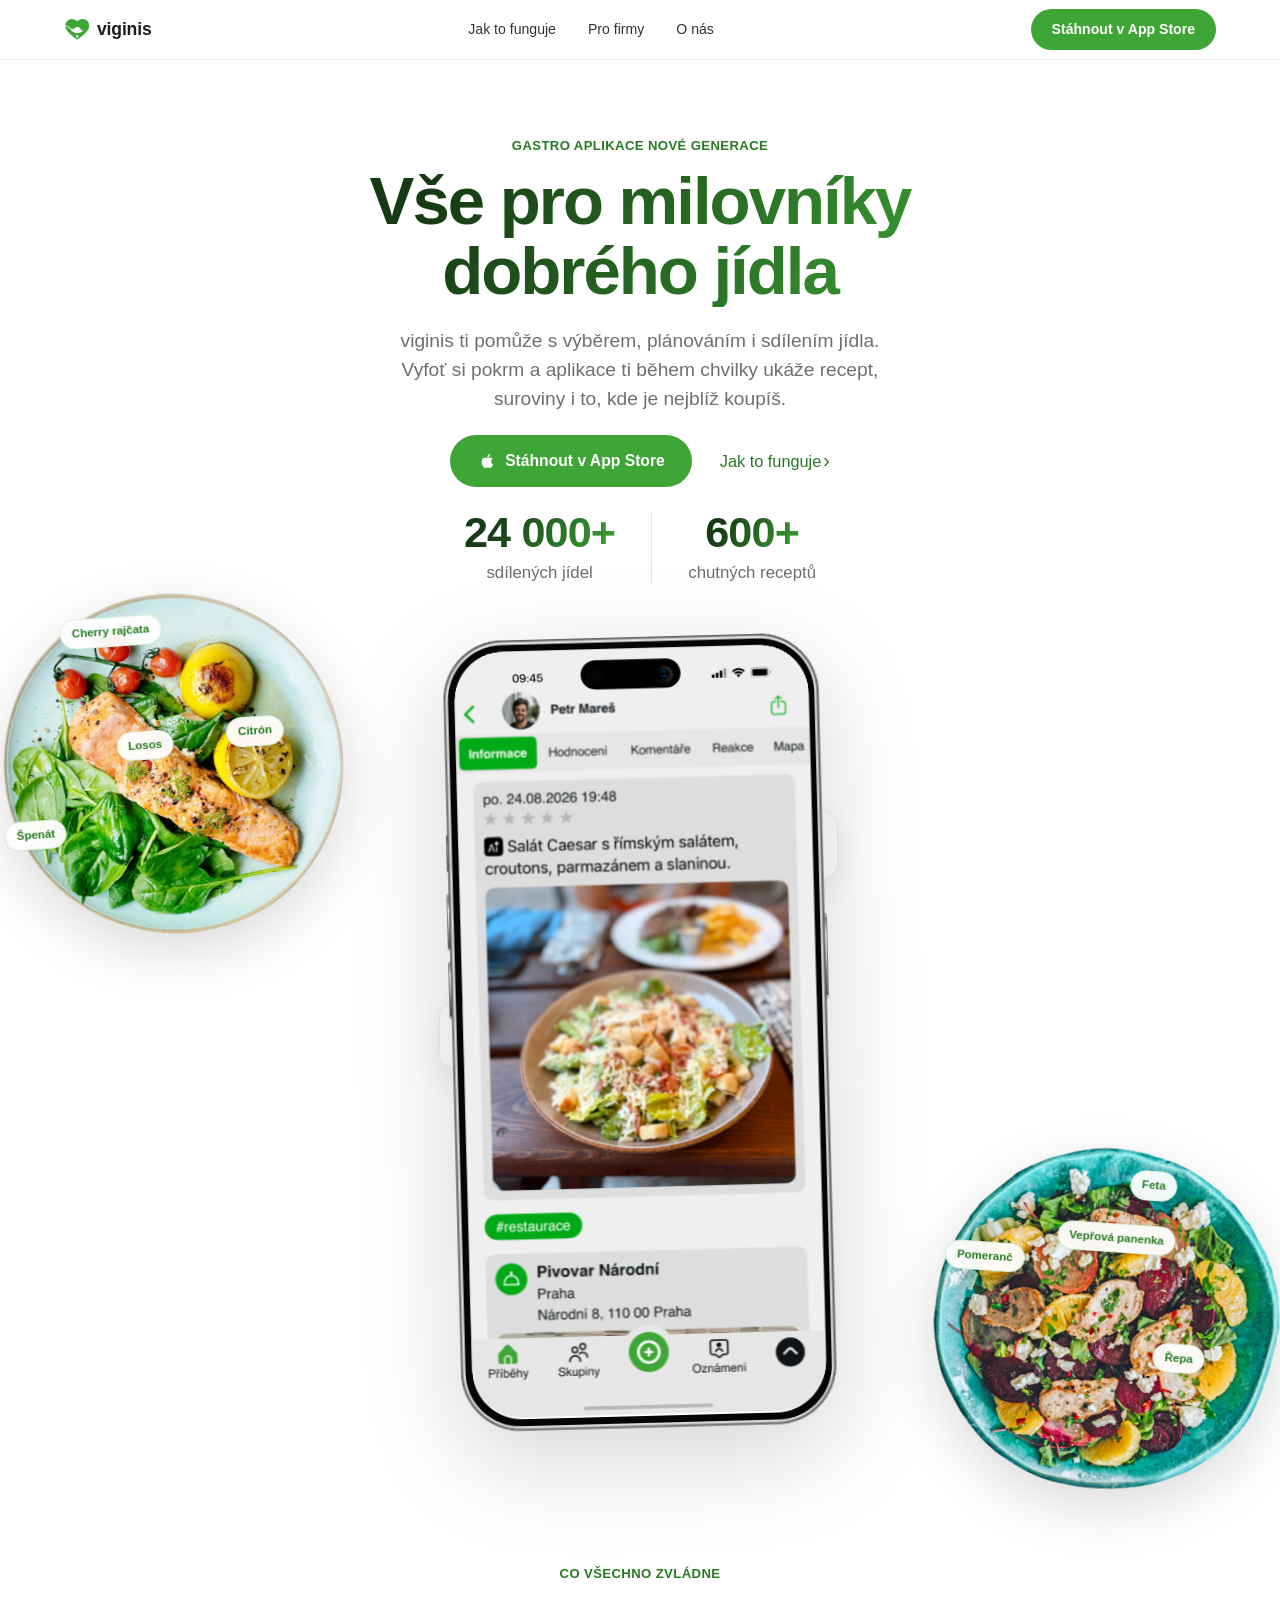
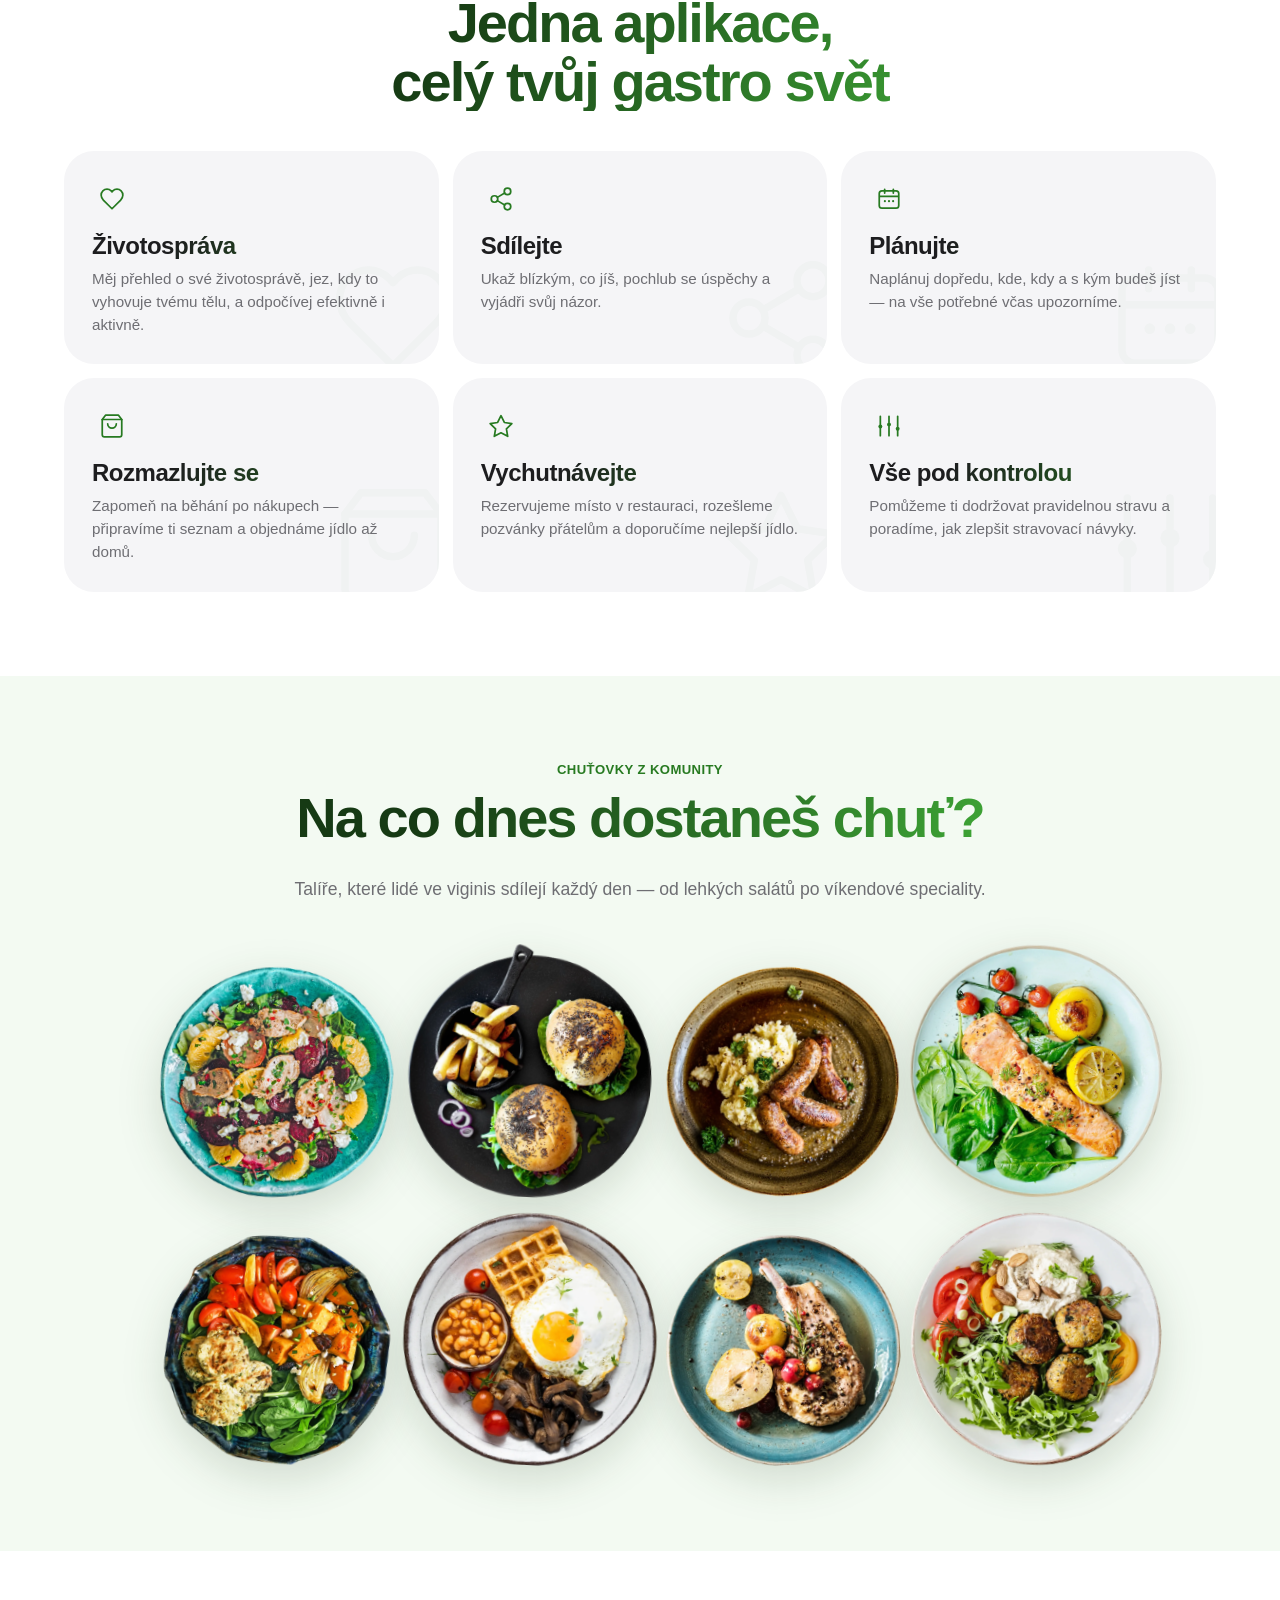
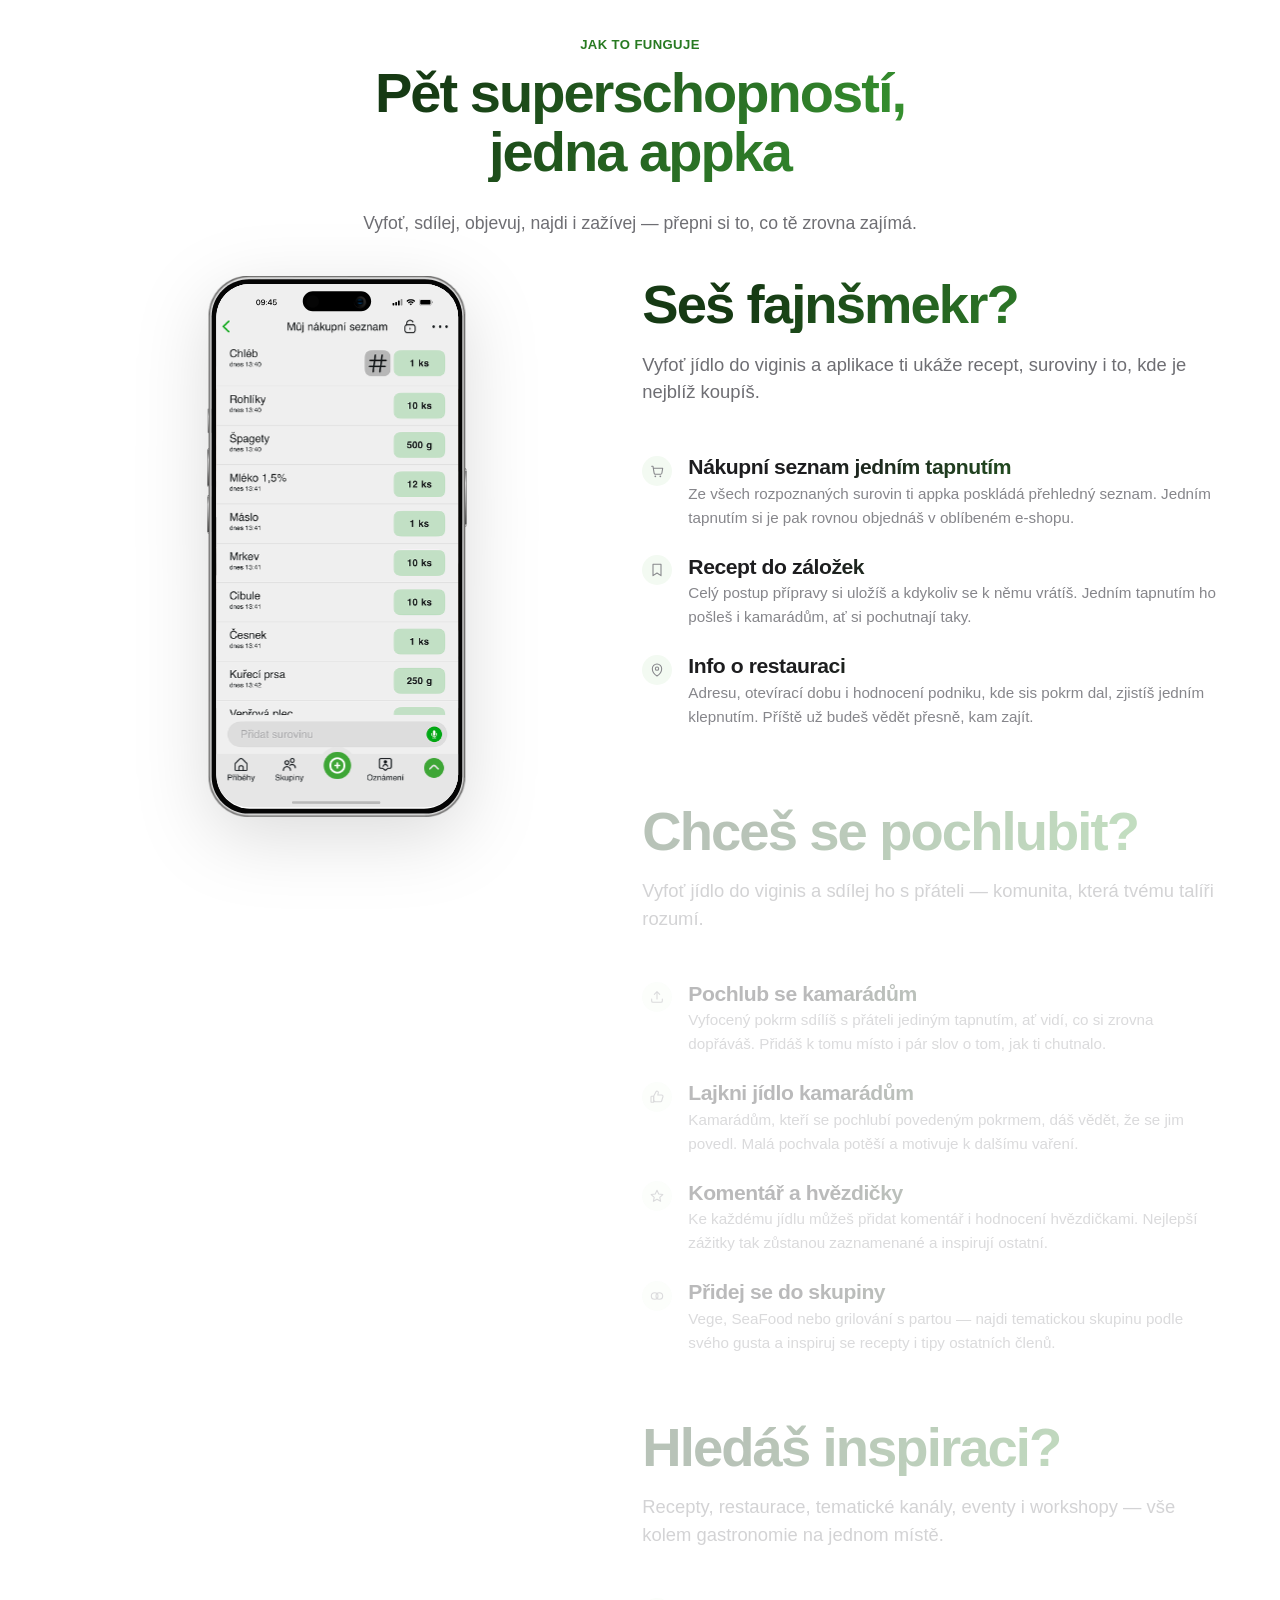
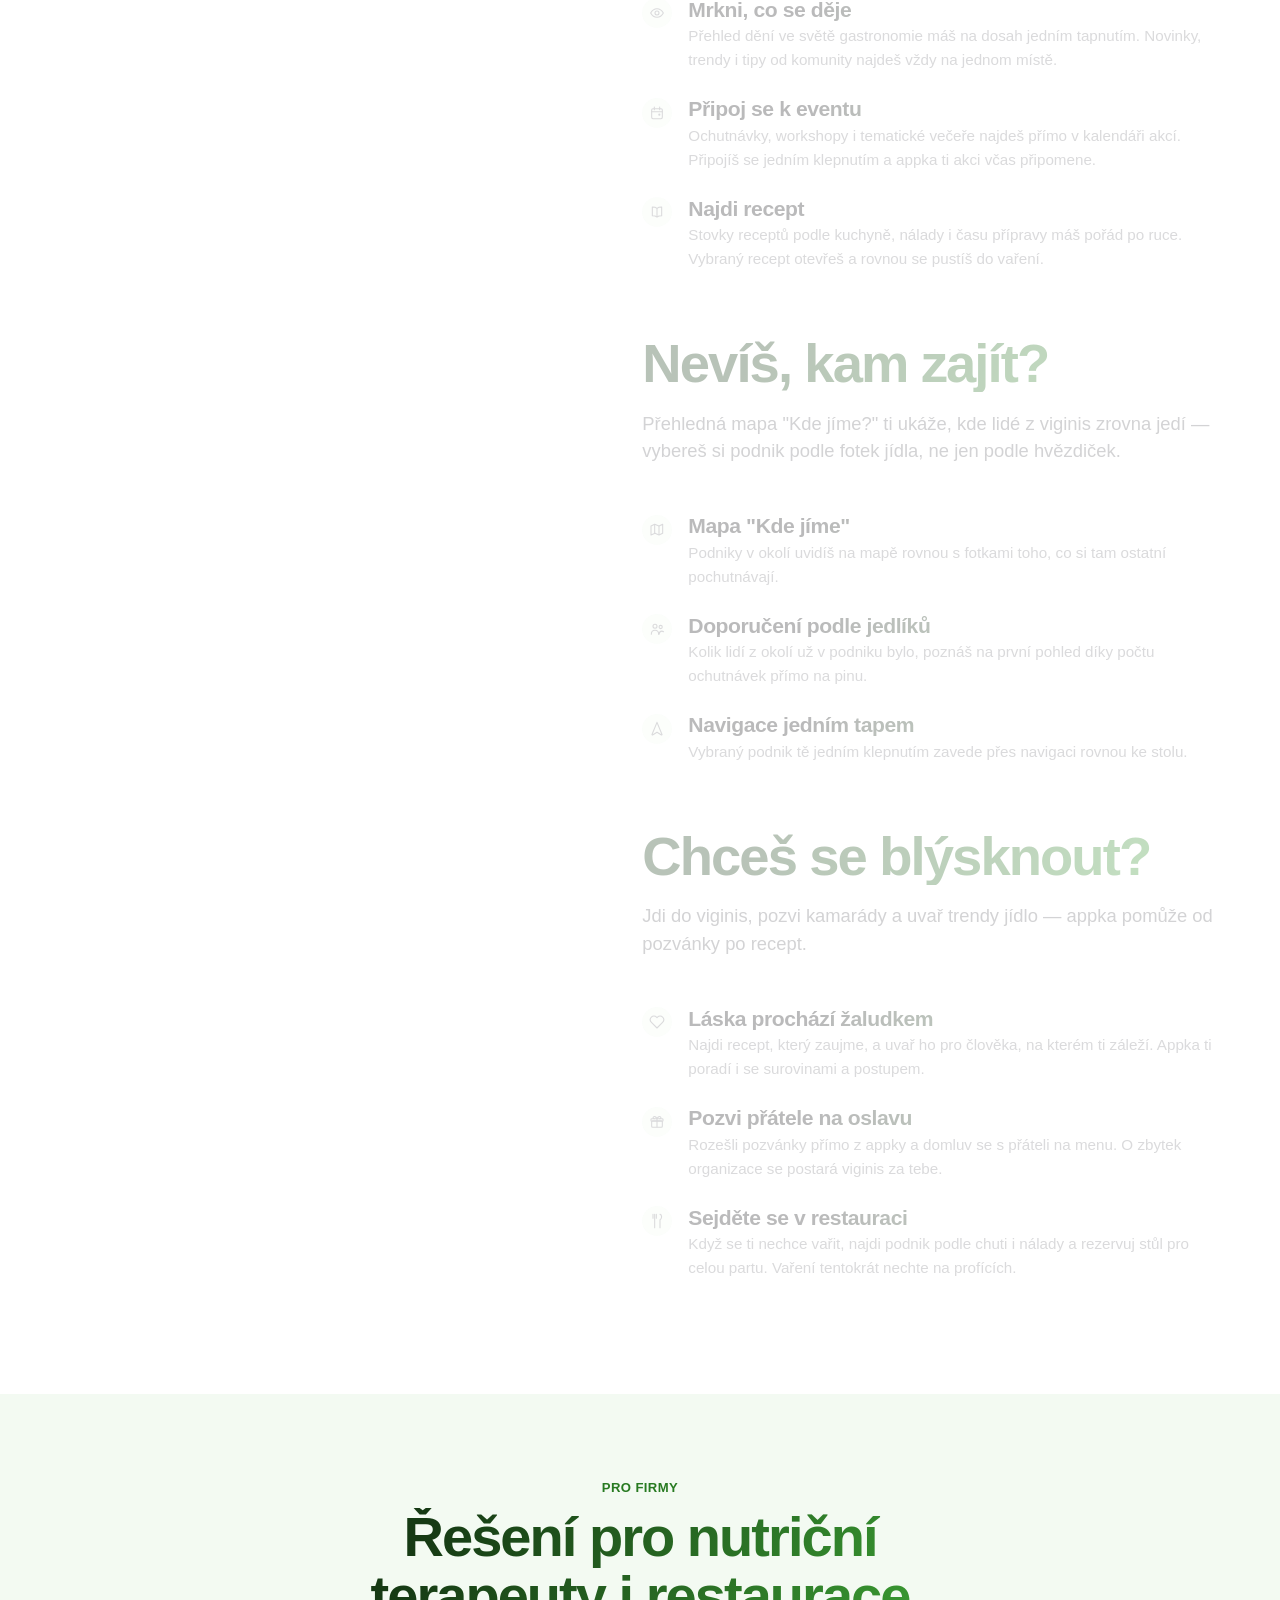
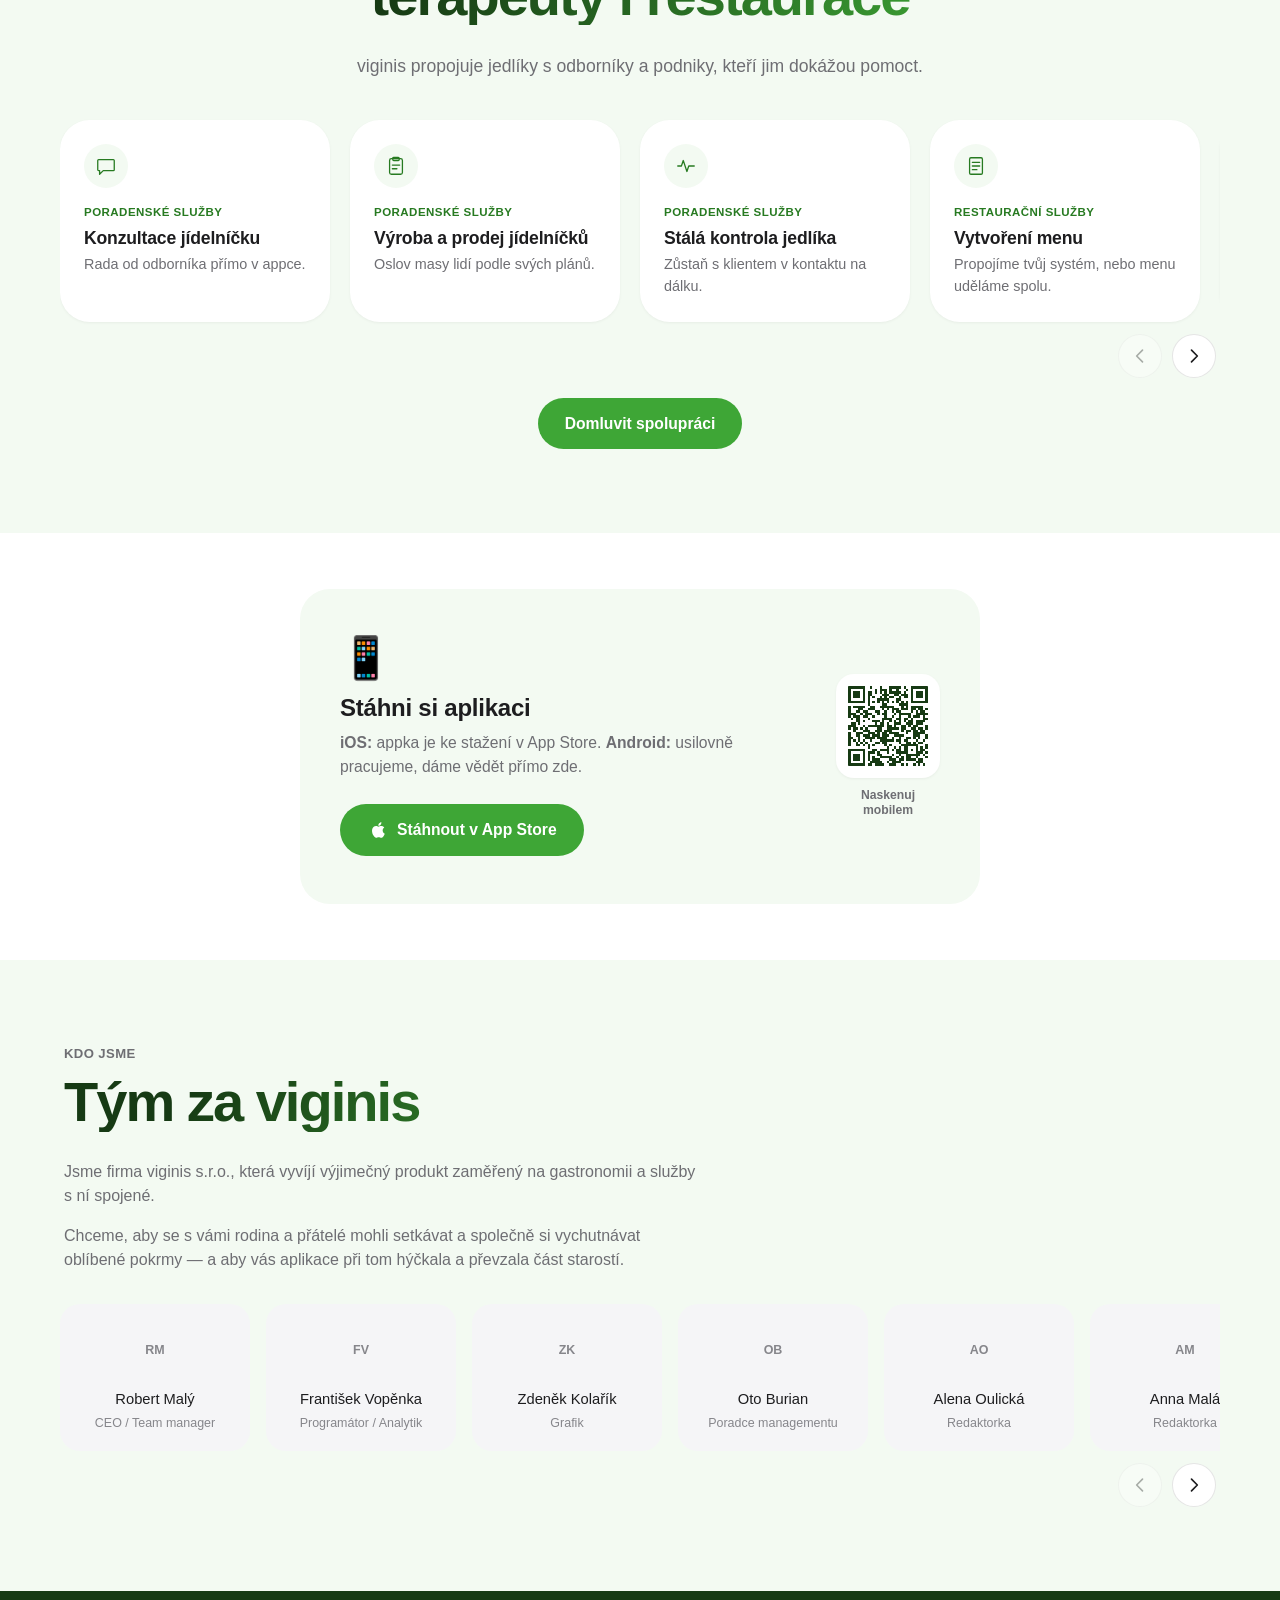
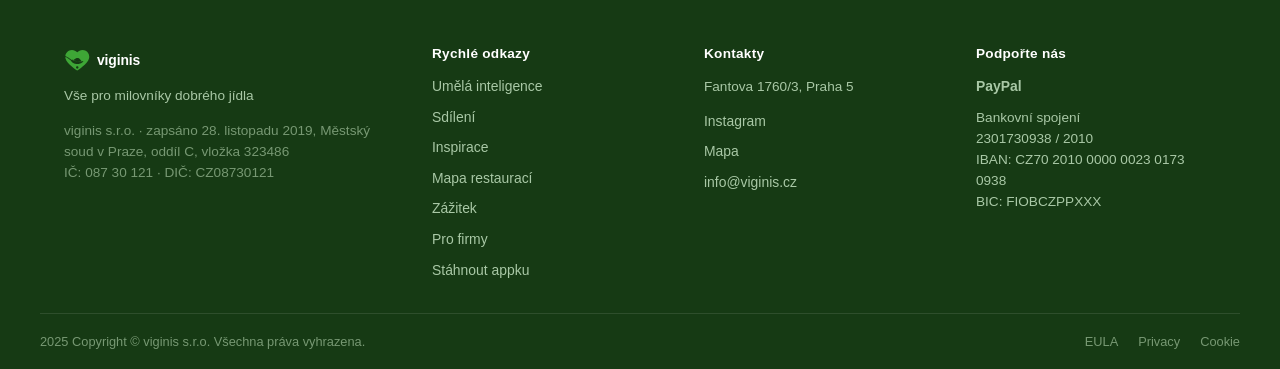
==== index.html @ fb10e87d "Extend hover icon animations to the "Pro firmy" B2B carousel Applied the same per-icon-meaning hover" ====
<!DOCTYPE html>
<html lang="cs">
<head>
<meta charset="UTF-8">
<meta name="viewport" content="width=device-width, initial-scale=1.0">
<title>viginis — Vše pro milovníky dobrého jídla</title>
<meta name="description" content="viginis je aplikace pro gastronomii: rozpoznání jídla pomocí AI, sdílení, plánování, objednávky a zážitky s přáteli.">

<meta property="og:type" content="website">
<meta property="og:url" content="https://zdkdsgn.github.io/viginis-web/">
<meta property="og:site_name" content="viginis">
<meta property="og:title" content="viginis — Vše pro milovníky dobrého jídla">
<meta property="og:description" content="viginis je aplikace pro gastronomii: rozpoznání jídla pomocí AI, sdílení, plánování, objednávky a zážitky s přáteli.">
<meta property="og:image" content="https://zdkdsgn.github.io/viginis-web/assets/img/og-image.jpg">
<meta property="og:image:width" content="1200">
<meta property="og:image:height" content="630">
<meta property="og:locale" content="cs_CZ">
<meta name="twitter:card" content="summary_large_image">
<meta name="twitter:title" content="viginis — Vše pro milovníky dobrého jídla">
<meta name="twitter:description" content="viginis je aplikace pro gastronomii: rozpoznání jídla pomocí AI, sdílení, plánování, objednávky a zážitky s přáteli.">
<meta name="twitter:image" content="https://zdkdsgn.github.io/viginis-web/assets/img/og-image.jpg">

<link rel="icon" type="image/svg+xml" href="assets/img/logo-icon.svg">
<link rel="apple-touch-icon" href="assets/img/apple-touch-icon.png">
<meta name="theme-color" content="#3EA636">
<link rel="stylesheet" href="assets/css/style.css?v=50">
</head>
<body>

<div class="cursor-glow" id="cursorGlow" aria-hidden="true"></div>

<!-- ================= HEADER ================= -->
<header class="site-header" id="top">
  <div class="container header-inner">
    <a href="#top" class="brand">
      <span class="brand-mark" aria-hidden="true">
        <img src="assets/img/logo-icon.svg" width="30" height="30" alt="">
      </span>
      <span class="brand-word">viginis</span>
    </a>

    <nav class="main-nav" id="mainNav" aria-label="Hlavní navigace">
      <ul>
        <li><a href="#jak-to-funguje">Jak to funguje</a></li>
        <li><a href="#b2b">Pro firmy</a></li>
        <li><a href="#o-nas">O nás</a></li>
      </ul>
    </nav>

    <div class="header-actions">
      <a href="https://apps.apple.com/cz/app/viginis/id1537165509" target="_blank" rel="noopener" class="btn btn-primary btn-sm">Stáhnout v App Store</a>
      <button class="nav-toggle" id="navToggle" aria-label="Otevřít menu" aria-expanded="false" aria-controls="mainNav">
        <span></span><span></span><span></span>
      </button>
    </div>
  </div>
</header>

<main>

  <!-- ================= HERO ================= -->
  <section class="hero">
    <div class="container hero-grid">
      <div class="hero-copy reveal">
        <p class="eyebrow">Gastro aplikace nové generace</p>
        <h1>Vše pro milovníky dobrého jídla</h1>
        <p class="hero-lead">
          viginis ti pomůže s výběrem, plánováním i sdílením jídla. Vyfoť si pokrm a aplikace ti
          během chvilky ukáže recept, suroviny i to, kde je nejblíž koupíš.
        </p>
        <div class="hero-cta">
          <a href="https://apps.apple.com/cz/app/viginis/id1537165509" target="_blank" rel="noopener" class="btn btn-primary btn-store">
            <svg width="20" height="20" viewBox="0 0 24 24" fill="currentColor"><path d="M17.05 12.5c-.02-2.1 1.72-3.1 1.8-3.16-1-1.44-2.54-1.64-3.09-1.66-1.32-.14-2.57.77-3.24.77-.67 0-1.7-.75-2.8-.73-1.44.02-2.77.84-3.5 2.12-1.5 2.6-.38 6.44 1.07 8.55.71 1.03 1.56 2.19 2.68 2.15 1.08-.04 1.49-.7 2.79-.7 1.3 0 1.67.7 2.8.68 1.16-.02 1.9-1.05 2.6-2.09.82-1.2 1.16-2.36 1.18-2.42-.03-.01-2.26-.87-2.28-3.46zM14.9 6.2c.59-.71.98-1.7.87-2.7-.84.04-1.87.56-2.48 1.27-.55.62-1.02 1.63-.89 2.6.94.07 1.9-.48 2.5-1.17z"/></svg>
            Stáhnout v App Store
          </a>
          <a href="#jak-to-funguje" class="btn-link">
            Jak to funguje
            <span class="chevron" aria-hidden="true">›</span>
          </a>
        </div>
        <div class="hero-stats">
          <div class="hero-stat"><strong class="stat-count" data-count-to="24000">24 000+</strong><span>sdílených jídel</span></div>
          <div class="hero-stat"><strong class="stat-count" data-count-to="600">600+</strong><span>chutných receptů</span></div>
        </div>
      </div>

      <div class="hero-visual reveal" aria-hidden="true">
        <div class="hero-food hero-food--tl ai-tag-visual">
          <img src="assets/img/jidlo_4.webp" alt="Losos se špenátem, cherry rajčaty a citrónem">
          <span class="ai-scan-line" aria-hidden="true"></span>
          <span class="ai-tag" style="top:6%; left:20%;">Cherry rajčata</span>
          <span class="ai-tag" style="top:40%; left:34%;">Losos</span>
          <span class="ai-tag" style="top:64%; left:0%;">Špenát</span>
          <span class="ai-tag" style="top:38%; left:66%;">Citrón</span>
        </div>
        <div class="hero-phone-wrap">
          <img class="phone-shot phone-shot--hero" src="assets/img/screen-ai.svg?v=1" alt="Ukázka obrazovky aplikace viginis se sdíleným jídelníčkem a AI rozpoznáním jídla">
          <div class="float-card float-card--top">
            <span class="float-icon">⭐</span>
            <div><strong>4.9</strong><small>hodnocení jídelníčků</small></div>
          </div>
          <div class="float-card float-card--bottom">
            <img class="float-thumb" src="assets/img/screen-mapa.svg?v=1" alt="">
            <div><strong>Restaurace</strong><small>nejblíž tobě</small></div>
          </div>
          <div class="float-card float-card--left">
            <span class="float-icon">🛒</span>
            <div><strong>Nákup hotov</strong><small>jedním tapnutím</small></div>
          </div>
          <div class="float-card float-card--right">
            <span class="float-icon">❤️</span>
            <div><strong>12k+</strong><small>aktivních jedlíků</small></div>
          </div>
        </div>
        <div class="hero-food hero-food--br ai-tag-visual">
          <img src="assets/img/jidlo_1.webp" alt="Salát s pečenou řepou, pomerančem, vepřovou panenkou a fetou">
          <span class="ai-scan-line" aria-hidden="true"></span>
          <span class="ai-tag" style="top:6%; left:54%;">Feta</span>
          <span class="ai-tag" style="top:22%; left:34%;">Vepřová panenka</span>
          <span class="ai-tag" style="top:30%; left:2%;">Pomeranč</span>
          <span class="ai-tag" style="top:56%; left:64%;">Řepa</span>
        </div>
      </div>
    </div>
  </section>

  <!-- ================= FEATURE BENTO ================= -->
  <section class="section features-bento">
    <div class="container">
      <div class="section-head reveal">
        <p class="eyebrow">Co všechno zvládne</p>
        <h2>Jedna aplikace, celý tvůj gastro svět</h2>
      </div>

      <div class="bento-grid">
        <article class="bento-card reveal">
          <span class="bento-bg-icon" aria-hidden="true">
            <svg viewBox="0 0 24 24" fill="none"><path d="M20.42 4.58a5.4 5.4 0 0 0-7.65 0L12 5.36l-.77-.78a5.4 5.4 0 0 0-7.65 0C1.46 6.7 1.33 10.28 4 13l8 8 8-8c2.67-2.72 2.54-6.3.42-8.42z" stroke="currentColor" stroke-width="1.4" stroke-linejoin="round"/></svg>
          </span>
          <span class="icon-badge">
            <svg width="26" height="26" viewBox="0 0 24 24" fill="none"><path d="M20.42 4.58a5.4 5.4 0 0 0-7.65 0L12 5.36l-.77-.78a5.4 5.4 0 0 0-7.65 0C1.46 6.7 1.33 10.28 4 13l8 8 8-8c2.67-2.72 2.54-6.3.42-8.42z" stroke="currentColor" stroke-width="1.6" stroke-linejoin="round"/></svg>
          </span>
          <h3>Životospráva</h3>
          <p>Měj přehled o své životosprávě, jez, kdy to vyhovuje tvému tělu, a odpočívej efektivně i aktivně.</p>
        </article>

        <article class="bento-card reveal">
          <span class="bento-bg-icon" aria-hidden="true">
            <svg viewBox="0 0 24 24" fill="none"><circle cx="18" cy="5" r="3" stroke="currentColor" stroke-width="1.4"/><circle cx="6" cy="12" r="3" stroke="currentColor" stroke-width="1.4"/><circle cx="18" cy="19" r="3" stroke="currentColor" stroke-width="1.4"/><path d="M8.6 13.5l6.8 4M15.4 6.5l-6.8 4" stroke="currentColor" stroke-width="1.4" stroke-linecap="round"/></svg>
          </span>
          <span class="icon-badge">
            <svg width="24" height="24" viewBox="0 0 24 24" fill="none"><circle cx="18" cy="5" r="3" stroke="currentColor" stroke-width="1.6"/><circle cx="6" cy="12" r="3" stroke="currentColor" stroke-width="1.6"/><circle cx="18" cy="19" r="3" stroke="currentColor" stroke-width="1.6"/><path d="M8.6 13.5l6.8 4M15.4 6.5l-6.8 4" stroke="currentColor" stroke-width="1.6" stroke-linecap="round"/></svg>
          </span>
          <h3>Sdílejte</h3>
          <p>Ukaž blízkým, co jíš, pochlub se úspěchy a vyjádři svůj názor.</p>
        </article>

        <article class="bento-card reveal">
          <span class="bento-bg-icon" aria-hidden="true">
            <svg viewBox="0 0 24 24" fill="none"><rect x="3" y="4.5" width="18" height="16" rx="2.5" stroke="currentColor" stroke-width="1.4"/><path d="M8 3v3.5M16 3v3.5M3.5 9.5h17" stroke="currentColor" stroke-width="1.4" stroke-linecap="round"/><circle cx="8.2" cy="14" r="1" fill="currentColor"/><circle cx="12" cy="14" r="1" fill="currentColor"/><circle cx="15.8" cy="14" r="1" fill="currentColor"/></svg>
          </span>
          <span class="icon-badge">
            <svg width="24" height="24" viewBox="0 0 24 24" fill="none"><rect x="3" y="4.5" width="18" height="16" rx="2.5" stroke="currentColor" stroke-width="1.6"/><path d="M8 3v3.5M16 3v3.5M3.5 9.5h17" stroke="currentColor" stroke-width="1.6" stroke-linecap="round"/><circle cx="8.2" cy="14" r="1" fill="currentColor"/><circle cx="12" cy="14" r="1" fill="currentColor"/><circle cx="15.8" cy="14" r="1" fill="currentColor"/></svg>
          </span>
          <h3>Plánujte</h3>
          <p>Naplánuj dopředu, kde, kdy a s kým budeš jíst — na vše potřebné včas upozorníme.</p>
        </article>

        <article class="bento-card reveal">
          <span class="bento-bg-icon" aria-hidden="true">
            <svg viewBox="0 0 24 24" fill="none"><path d="M6 2 3 6v14a2 2 0 0 0 2 2h14a2 2 0 0 0 2-2V6l-3-4z" stroke="currentColor" stroke-width="1.4" stroke-linejoin="round"/><path d="M3 6h18M16 10a4 4 0 0 1-8 0" stroke="currentColor" stroke-width="1.4" stroke-linecap="round"/></svg>
          </span>
          <span class="icon-badge">
            <svg width="24" height="24" viewBox="0 0 24 24" fill="none"><path d="M6 2 3 6v14a2 2 0 0 0 2 2h14a2 2 0 0 0 2-2V6l-3-4z" stroke="currentColor" stroke-width="1.6" stroke-linejoin="round"/><path d="M3 6h18M16 10a4 4 0 0 1-8 0" stroke="currentColor" stroke-width="1.6" stroke-linecap="round"/></svg>
          </span>
          <h3>Rozmazlujte se</h3>
          <p>Zapomeň na běhání po nákupech — připravíme ti seznam a objednáme jídlo až domů.</p>
        </article>

        <article class="bento-card reveal">
          <span class="bento-bg-icon" aria-hidden="true">
            <svg viewBox="0 0 24 24" fill="none"><path d="M12 2.5l3.09 6.26L22 9.77l-5 4.87 1.18 6.86L12 18.27l-6.18 3.23L7 14.64 2 9.77l6.91-1.01L12 2.5z" stroke="currentColor" stroke-width="1.4" stroke-linejoin="round"/></svg>
          </span>
          <span class="icon-badge">
            <svg width="24" height="24" viewBox="0 0 24 24" fill="none"><path d="M12 2.5l3.09 6.26L22 9.77l-5 4.87 1.18 6.86L12 18.27l-6.18 3.23L7 14.64 2 9.77l6.91-1.01L12 2.5z" stroke="currentColor" stroke-width="1.6" stroke-linejoin="round"/></svg>
          </span>
          <h3>Vychutnávejte</h3>
          <p>Rezervujeme místo v restauraci, rozešleme pozvánky přátelům a doporučíme nejlepší jídlo.</p>
        </article>

        <article class="bento-card reveal">
          <span class="bento-bg-icon" aria-hidden="true">
            <svg viewBox="0 0 24 24" fill="none"><path d="M4 21v-7M4 10.5V3M12 21v-9M12 8.5V3M20 21v-5M20 12.5V3" stroke="currentColor" stroke-width="1.4" stroke-linecap="round"/><circle cx="4" cy="12.5" r="1.8" fill="currentColor"/><circle cx="12" cy="10.5" r="1.8" fill="currentColor"/><circle cx="20" cy="14.5" r="1.8" fill="currentColor"/></svg>
          </span>
          <span class="icon-badge">
            <svg width="24" height="24" viewBox="0 0 24 24" fill="none"><path d="M4 21v-7M4 10.5V3M12 21v-9M12 8.5V3M20 21v-5M20 12.5V3" stroke="currentColor" stroke-width="1.6" stroke-linecap="round"/><circle cx="4" cy="12.5" r="1.8" fill="currentColor"/><circle cx="12" cy="10.5" r="1.8" fill="currentColor"/><circle cx="20" cy="14.5" r="1.8" fill="currentColor"/></svg>
          </span>
          <h3>Vše pod kontrolou</h3>
          <p>Pomůžeme ti dodržovat pravidelnou stravu a poradíme, jak zlepšit stravovací návyky.</p>
        </article>
      </div>
    </div>
  </section>

  <!-- ================= GALERIE CHUTÍ ================= -->
  <section class="section food-gallery-section alt-bg">
    <div class="container">
      <div class="section-head reveal">
        <p class="eyebrow">Chuťovky z komunity</p>
        <h2>Na co dnes dostaneš chuť?</h2>
        <p class="section-lead">Talíře, které lidé ve viginis sdílejí každý den — od lehkých salátů po víkendové speciality.</p>
      </div>

      <div class="food-gallery reveal">
        <figure class="food-item"><img src="assets/img/jidlo_1.webp" alt="Salát s vepřovou panenkou, řepou a pomerančem" loading="lazy"></figure>
        <figure class="food-item"><img src="assets/img/jidlo_2.webp" alt="Burger s hranolky a nakládanou zeleninou" loading="lazy"></figure>
        <figure class="food-item"><img src="assets/img/jidlo_3.webp" alt="Klobásy s bramborovou kaší" loading="lazy"></figure>
        <figure class="food-item"><img src="assets/img/jidlo_4.webp" alt="Pečený losos se špenátem a citronem" loading="lazy"></figure>
        <figure class="food-item"><img src="assets/img/jidlo_6.webp" alt="Salát s rajčaty, fenyklem a dýní" loading="lazy"></figure>
        <figure class="food-item"><img src="assets/img/jidlo_7.webp" alt="Vaflové snídaně s vejcem a houbami" loading="lazy"></figure>
        <figure class="food-item"><img src="assets/img/jidlo_8.webp" alt="Pečené kotlety s jablky a brusinkami" loading="lazy"></figure>
        <figure class="food-item"><img src="assets/img/jidlo_9.webp" alt="Quinoa placičky s hummusem a mandlemi" loading="lazy"></figure>
      </div>
    </div>
  </section>

  <!-- ================= JAK TO FUNGUJE (sloučené AI / Sdílení / Inspirace / Zážitek) ================= -->
  <section class="section showcase-section" id="jak-to-funguje">
    <div class="container">
      <div class="section-head reveal">
        <p class="eyebrow">Jak to funguje</p>
        <h2>Pět superschopností, jedna appka</h2>
        <p class="section-lead">Vyfoť, sdílej, objevuj, najdi i zažívej — přepni si to, co tě zrovna zajímá.</p>
      </div>

      <div class="story">
        <div class="story-visual">
          <div class="story-visual-inner">
            <img class="phone-shot story-img is-active" data-story="ai" src="assets/img/screen-nakupni-seznam.svg?v=1" alt="Ukázka obrazovky aplikace s nákupním seznamem surovin rozpoznaných z fotky jídla">
            <img class="phone-shot story-img" data-story="sdileni" src="assets/img/screen-sdileni.svg?v=1" alt="Ukázka obrazovky aplikace se sdílením vyfoceného jídla s přáteli">
            <img class="phone-shot story-img" data-story="inspirace" src="assets/img/screen-inspirace.svg?v=1" alt="Ukázka obrazovky aplikace s inspirací — recepty, eventy a tematické kanály">
            <img class="phone-shot story-img" data-story="mapa" src="assets/img/screen-mapa.svg?v=1" alt="Ukázka obrazovky aplikace s mapou restaurací v okolí">
            <img class="phone-shot story-img" data-story="zazitek" src="assets/img/screen-zazitek.svg?v=1" alt="Ukázka obrazovky aplikace s pozvánkou na společný gastro zážitek">
          </div>
        </div>

        <div class="story-text">
          <div class="story-block is-active" data-story="ai" id="ai">
            <img class="phone-shot story-inline-img" src="assets/img/screen-nakupni-seznam.svg?v=1" alt="Ukázka obrazovky aplikace s nákupním seznamem surovin rozpoznaných z fotky jídla">
            <h3>Seš fajnšmekr?</h3>
            <p class="lead">Vyfoť jídlo do viginis a aplikace ti ukáže recept, suroviny i to, kde je nejblíž koupíš.</p>
            <ul class="feature-list">
              <li>
                <span class="tap-icon"><svg viewBox="0 0 24 24" fill="none"><path d="M4 5h2l1.7 10.2a2 2 0 0 0 2 1.8h7.6a2 2 0 0 0 2-1.6L20.5 8H7" stroke="currentColor" stroke-width="1.6" stroke-linecap="round" stroke-linejoin="round"/><circle cx="9.5" cy="20" r="1.3" fill="currentColor" stroke="none"/><circle cx="17" cy="20" r="1.3" fill="currentColor" stroke="none"/></svg></span>
                <div><strong>Nákupní seznam jedním tapnutím</strong><span>Ze všech rozpoznaných surovin ti appka poskládá přehledný seznam. Jedním tapnutím si je pak rovnou objednáš v oblíbeném e-shopu.</span></div>
              </li>
              <li>
                <span class="tap-icon"><svg viewBox="0 0 24 24" fill="none"><path d="M6 3.5h12v17l-6-4-6 4v-17z" stroke="currentColor" stroke-width="1.6" stroke-linejoin="round"/></svg></span>
                <div><strong>Recept do záložek</strong><span>Celý postup přípravy si uložíš a kdykoliv se k němu vrátíš. Jedním tapnutím ho pošleš i kamarádům, ať si pochutnají taky.</span></div>
              </li>
              <li>
                <span class="tap-icon"><svg viewBox="0 0 24 24" fill="none"><path d="M12 21s-7-4.5-7-11a7 7 0 0 1 14 0c0 6.5-7 11-7 11z" stroke="currentColor" stroke-width="1.6" stroke-linejoin="round"/><circle cx="12" cy="10" r="2.5" stroke="currentColor" stroke-width="1.6"/></svg></span>
                <div><strong>Info o restauraci</strong><span>Adresu, otevírací dobu i hodnocení podniku, kde sis pokrm dal, zjistíš jedním klepnutím. Příště už budeš vědět přesně, kam zajít.</span></div>
              </li>
            </ul>
          </div>

          <div class="story-block" data-story="sdileni" id="sdileni">
            <img class="phone-shot story-inline-img" src="assets/img/screen-sdileni.svg?v=1" alt="Ukázka obrazovky aplikace se sdílením vyfoceného jídla s přáteli">
            <h3>Chceš se pochlubit?</h3>
            <p class="lead">Vyfoť jídlo do viginis a sdílej ho s přáteli — komunita, která tvému talíři rozumí.</p>
            <ul class="feature-list">
              <li>
                <span class="tap-icon"><svg viewBox="0 0 24 24" fill="none"><path d="M12 15V4M12 4l-4 4M12 4l4 4" stroke="currentColor" stroke-width="1.6" stroke-linecap="round" stroke-linejoin="round"/><path d="M4 15v3a2 2 0 0 0 2 2h12a2 2 0 0 0 2-2v-3" stroke="currentColor" stroke-width="1.6" stroke-linecap="round" stroke-linejoin="round"/></svg></span>
                <div><strong>Pochlub se kamarádům</strong><span>Vyfocený pokrm sdílíš s přáteli jediným tapnutím, ať vidí, co si zrovna dopřáváš. Přidáš k tomu místo i pár slov o tom, jak ti chutnalo.</span></div>
              </li>
              <li>
                <span class="tap-icon"><svg viewBox="0 0 24 24" fill="none"><path d="M7 20H4a1 1 0 0 1-1-1v-7a1 1 0 0 1 1-1h3v9z" stroke="currentColor" stroke-width="1.6" stroke-linejoin="round"/><path d="M7 11l3.5-7a2 2 0 0 1 3.6 1.2L13.2 9H19a2 2 0 0 1 1.9 2.6l-1.8 6A2 2 0 0 1 17.2 19H10a3 3 0 0 1-3-3v-5z" stroke="currentColor" stroke-width="1.6" stroke-linejoin="round"/></svg></span>
                <div><strong>Lajkni jídlo kamarádům</strong><span>Kamarádům, kteří se pochlubí povedeným pokrmem, dáš vědět, že se jim povedl. Malá pochvala potěší a motivuje k dalšímu vaření.</span></div>
              </li>
              <li>
                <span class="tap-icon"><svg viewBox="0 0 24 24" fill="none"><path d="M12 3.5l2.6 5.6 6.1.7-4.5 4.2 1.2 6-5.4-3-5.4 3 1.2-6-4.5-4.2 6.1-.7z" stroke="currentColor" stroke-width="1.6" stroke-linejoin="round"/></svg></span>
                <div><strong>Komentář a hvězdičky</strong><span>Ke každému jídlu můžeš přidat komentář i hodnocení hvězdičkami. Nejlepší zážitky tak zůstanou zaznamenané a inspirují ostatní.</span></div>
              </li>
              <li>
                <span class="tap-icon"><svg viewBox="0 0 24 24" fill="none"><circle cx="8.5" cy="12" r="5" stroke="currentColor" stroke-width="1.6"/><circle cx="15.5" cy="12" r="5" stroke="currentColor" stroke-width="1.6"/></svg></span>
                <div><strong>Přidej se do skupiny</strong><span>Vege, SeaFood nebo grilování s partou — najdi tematickou skupinu podle svého gusta a inspiruj se recepty i tipy ostatních členů.</span></div>
              </li>
            </ul>
          </div>

          <div class="story-block" data-story="inspirace" id="inspirace">
            <img class="phone-shot story-inline-img" src="assets/img/screen-inspirace.svg?v=1" alt="Ukázka obrazovky aplikace s inspirací — recepty, eventy a tematické kanály">
            <h3>Hledáš inspiraci?</h3>
            <p class="lead">Recepty, restaurace, tematické kanály, eventy i workshopy — vše kolem gastronomie na jednom místě.</p>
            <ul class="feature-list">
              <li>
                <span class="tap-icon"><svg viewBox="0 0 24 24" fill="none"><path d="M2.5 12S6 5.5 12 5.5 21.5 12 21.5 12 18 18.5 12 18.5 2.5 12 2.5 12z" stroke="currentColor" stroke-width="1.6" stroke-linejoin="round"/><circle cx="12" cy="12" r="3" stroke="currentColor" stroke-width="1.6"/></svg></span>
                <div><strong>Mrkni, co se děje</strong><span>Přehled dění ve světě gastronomie máš na dosah jedním tapnutím. Novinky, trendy i tipy od komunity najdeš vždy na jednom místě.</span></div>
              </li>
              <li>
                <span class="tap-icon"><svg viewBox="0 0 24 24" fill="none"><rect x="4" y="5.5" width="16" height="15" rx="2" stroke="currentColor" stroke-width="1.6"/><path d="M4 10h16M8 3v4M16 3v4" stroke="currentColor" stroke-width="1.6" stroke-linecap="round"/><circle cx="15.5" cy="14.5" r="1.6" fill="currentColor" stroke="none"/></svg></span>
                <div><strong>Připoj se k eventu</strong><span>Ochutnávky, workshopy i tematické večeře najdeš přímo v kalendáři akcí. Připojíš se jedním klepnutím a appka ti akci včas připomene.</span></div>
              </li>
              <li>
                <span class="tap-icon"><svg viewBox="0 0 24 24" fill="none"><path d="M12 6.5c-1.6-1.3-4-2-7-2v13c3 0 5.4.7 7 2 1.6-1.3 4-2 7-2v-13c-3 0-5.4.7-7 2z" stroke="currentColor" stroke-width="1.6" stroke-linejoin="round"/><path d="M12 6.5v13" stroke="currentColor" stroke-width="1.6"/></svg></span>
                <div><strong>Najdi recept</strong><span>Stovky receptů podle kuchyně, nálady i času přípravy máš pořád po ruce. Vybraný recept otevřeš a rovnou se pustíš do vaření.</span></div>
              </li>
            </ul>
          </div>

          <div class="story-block" data-story="mapa" id="mapa">
            <img class="phone-shot story-inline-img" src="assets/img/screen-mapa.svg?v=1" alt="Ukázka obrazovky aplikace s mapou restaurací v okolí">
            <h3>Nevíš, kam zajít?</h3>
            <p class="lead">Přehledná mapa "Kde jíme?" ti ukáže, kde lidé z viginis zrovna jedí — vybereš si podnik podle fotek jídla, ne jen podle hvězdiček.</p>
            <ul class="feature-list">
              <li>
                <span class="tap-icon"><svg viewBox="0 0 24 24" fill="none"><path d="M3 6l5.5-2.5L15 6l5.5-2.5V17L15 19.5 9 17l-6 2.5V6z" stroke="currentColor" stroke-width="1.6" stroke-linejoin="round"/><path d="M8.5 3.5v13.5M15 6v13.5" stroke="currentColor" stroke-width="1.6"/></svg></span>
                <div><strong>Mapa "Kde jíme"</strong><span>Podniky v okolí uvidíš na mapě rovnou s fotkami toho, co si tam ostatní pochutnávají.</span></div>
              </li>
              <li>
                <span class="tap-icon"><svg viewBox="0 0 24 24" fill="none"><circle cx="9" cy="8" r="3" stroke="currentColor" stroke-width="1.6"/><path d="M3.5 20c0-3.5 2.5-6 5.5-6s5.5 2.5 5.5 6" stroke="currentColor" stroke-width="1.6" stroke-linecap="round"/><circle cx="17.5" cy="9" r="2.4" stroke="currentColor" stroke-width="1.6"/><path d="M15 20c.3-2.8 2-4.8 4.2-4.8 1 0 1.9.3 2.6.9" stroke="currentColor" stroke-width="1.6" stroke-linecap="round"/></svg></span>
                <div><strong>Doporučení podle jedlíků</strong><span>Kolik lidí z okolí už v podniku bylo, poznáš na první pohled díky počtu ochutnávek přímo na pinu.</span></div>
              </li>
              <li>
                <span class="tap-icon"><svg viewBox="0 0 24 24" fill="none"><path d="M12 2 4.5 20.3a.55.55 0 0 0 .82.6L12 17l6.68 3.9a.55.55 0 0 0 .82-.6L12 2Z" stroke="currentColor" stroke-width="1.6" stroke-linejoin="round"/></svg></span>
                <div><strong>Navigace jedním tapem</strong><span>Vybraný podnik tě jedním klepnutím zavede přes navigaci rovnou ke stolu.</span></div>
              </li>
            </ul>
          </div>

          <div class="story-block" data-story="zazitek" id="zazitek">
            <img class="phone-shot story-inline-img" src="assets/img/screen-zazitek.svg?v=1" alt="Ukázka obrazovky aplikace s pozvánkou na společný gastro zážitek">
            <h3>Chceš se blýsknout?</h3>
            <p class="lead">Jdi do viginis, pozvi kamarády a uvař trendy jídlo — appka pomůže od pozvánky po recept.</p>
            <ul class="feature-list">
              <li>
                <span class="tap-icon"><svg viewBox="0 0 24 24" fill="none"><path d="M20.42 4.58a5.4 5.4 0 0 0-7.65 0L12 5.36l-.77-.78a5.4 5.4 0 0 0-7.65 0C1.46 6.7 1.33 10.28 4 13l8 8 8-8c2.67-2.72 2.54-6.3.42-8.42z" stroke="currentColor" stroke-width="1.6" stroke-linejoin="round"/></svg></span>
                <div><strong>Láska prochází žaludkem</strong><span>Najdi recept, který zaujme, a uvař ho pro člověka, na kterém ti záleží. Appka ti poradí i se surovinami a postupem.</span></div>
              </li>
              <li>
                <span class="tap-icon"><svg viewBox="0 0 24 24" fill="none"><rect x="4" y="10" width="16" height="10" rx="1.5" stroke="currentColor" stroke-width="1.6"/><rect x="3" y="7" width="18" height="4" rx="1.2" stroke="currentColor" stroke-width="1.6"/><path d="M12 7v13" stroke="currentColor" stroke-width="1.6"/><path d="M12 7c-1.4-2.8-3.7-4-5.2-2.8-1.3 1-.5 2.8 1.2 2.8M12 7c1.4-2.8 3.7-4 5.2-2.8 1.3 1 .5 2.8-1.2 2.8" stroke="currentColor" stroke-width="1.6" stroke-linecap="round" stroke-linejoin="round"/></svg></span>
                <div><strong>Pozvi přátele na oslavu</strong><span>Rozešli pozvánky přímo z appky a domluv se s přáteli na menu. O zbytek organizace se postará viginis za tebe.</span></div>
              </li>
              <li>
                <span class="tap-icon"><svg viewBox="0 0 24 24" fill="none"><path d="M6 2v6M8.5 2v6M11 2v6M8.5 8v14" stroke="currentColor" stroke-width="1.6" stroke-linecap="round" stroke-linejoin="round"/><path d="M16.5 2c1.8.7 2.7 3 2.1 5.3-.4 1.6-1.4 2.5-2.1 2.9v11.8" stroke="currentColor" stroke-width="1.6" stroke-linecap="round" stroke-linejoin="round"/></svg></span>
                <div><strong>Sejděte se v restauraci</strong><span>Když se ti nechce vařit, najdi podnik podle chuti i nálady a rezervuj stůl pro celou partu. Vaření tentokrát nechte na profících.</span></div>
              </li>
            </ul>
          </div>
        </div>
      </div>
    </div>
  </section>

  <!-- ================= B2B (kompaktní přehled) ================= -->
  <section class="section b2b-section alt-bg" id="b2b">
    <div class="container">
      <div class="section-head reveal">
        <p class="eyebrow">Pro firmy</p>
        <h2>Řešení pro nutriční terapeuty i restaurace</h2>
        <p class="section-lead">viginis propojuje jedlíky s odborníky a podniky, kteří jim dokážou pomoct.</p>
      </div>

      <div class="b2b-carousel-wrap reveal">
        <div class="b2b-carousel" id="b2bCarousel">
          <article class="b2b-carousel-card">
            <span class="b2b-carousel-icon"><svg viewBox="0 0 24 24" fill="none"><path d="M4 5h16a1 1 0 0 1 1 1v10a1 1 0 0 1-1 1H9l-4 4v-4H4a1 1 0 0 1-1-1V6a1 1 0 0 1 1-1z" stroke="currentColor" stroke-width="1.4" stroke-linejoin="round"/></svg></span>
            <span class="b2b-carousel-eyebrow">Poradenské služby</span>
            <h3>Konzultace jídelníčku</h3>
            <p>Rada od odborníka přímo v appce.</p>
          </article>
          <article class="b2b-carousel-card">
            <span class="b2b-carousel-icon"><svg viewBox="0 0 24 24" fill="none"><rect x="5" y="4" width="14" height="17" rx="2" stroke="currentColor" stroke-width="1.4"/><rect x="8.5" y="2.5" width="7" height="3.5" rx="1" stroke="currentColor" stroke-width="1.4"/><path d="M8 11h8M8 15h5" stroke="currentColor" stroke-width="1.4" stroke-linecap="round"/></svg></span>
            <span class="b2b-carousel-eyebrow">Poradenské služby</span>
            <h3>Výroba a prodej jídelníčků</h3>
            <p>Oslov masy lidí podle svých plánů.</p>
          </article>
          <article class="b2b-carousel-card">
            <span class="b2b-carousel-icon"><svg viewBox="0 0 24 24" fill="none"><path d="M3 12h4l2-6 4 12 2-6h6" stroke="currentColor" stroke-width="1.4" stroke-linecap="round" stroke-linejoin="round"/></svg></span>
            <span class="b2b-carousel-eyebrow">Poradenské služby</span>
            <h3>Stálá kontrola jedlíka</h3>
            <p>Zůstaň s klientem v kontaktu na dálku.</p>
          </article>
          <article class="b2b-carousel-card">
            <span class="b2b-carousel-icon"><svg viewBox="0 0 24 24" fill="none"><rect x="5" y="3" width="14" height="18" rx="1.5" stroke="currentColor" stroke-width="1.4"/><path d="M8 8h8M8 12h8M8 16h5" stroke="currentColor" stroke-width="1.4" stroke-linecap="round"/></svg></span>
            <span class="b2b-carousel-eyebrow">Restaurační služby</span>
            <h3>Vytvoření menu</h3>
            <p>Propojíme tvůj systém, nebo menu uděláme spolu.</p>
          </article>
          <article class="b2b-carousel-card">
            <span class="b2b-carousel-icon"><svg viewBox="0 0 24 24" fill="none"><path d="M12 2.5l3.09 6.26L22 9.77l-5 4.87 1.18 6.86L12 18.27l-6.18 3.23L7 14.64 2 9.77l6.91-1.01L12 2.5z" stroke="currentColor" stroke-width="1.4" stroke-linejoin="round"/></svg></span>
            <span class="b2b-carousel-eyebrow">Restaurační služby</span>
            <h3>Hodnocení jídla</h3>
            <p>Reference strávníků na jednom místě.</p>
          </article>
          <article class="b2b-carousel-card">
            <span class="b2b-carousel-icon"><svg viewBox="0 0 24 24" fill="none"><rect x="3" y="5" width="18" height="16" rx="2" stroke="currentColor" stroke-width="1.4"/><path d="M8 3v4M16 3v4M3 9.5h18" stroke="currentColor" stroke-width="1.4" stroke-linecap="round"/><path d="M8.5 14.5l2 2 4-4.5" stroke="currentColor" stroke-width="1.4" stroke-linecap="round" stroke-linejoin="round"/></svg></span>
            <span class="b2b-carousel-eyebrow">Restaurační služby</span>
            <h3>Rezervační proces</h3>
            <p>Propojíme tvůj rezervační systém s viginis.</p>
          </article>
          <article class="b2b-carousel-card">
            <span class="b2b-carousel-icon"><svg viewBox="0 0 24 24" fill="none"><path d="M12 21s-7-4.5-7-11a7 7 0 0 1 14 0c0 6.5-7 11-7 11z" stroke="currentColor" stroke-width="1.4" stroke-linejoin="round"/><circle cx="12" cy="10" r="2.5" stroke="currentColor" stroke-width="1.4"/></svg></span>
            <span class="b2b-carousel-eyebrow">Restaurační služby</span>
            <h3>Lokátor restaurací</h3>
            <p>Podle GPS tě najdou hladoví jedlíci nablízku.</p>
          </article>
          <article class="b2b-carousel-card">
            <span class="b2b-carousel-icon"><svg viewBox="0 0 24 24" fill="none"><path d="M4 10V21h16V10" stroke="currentColor" stroke-width="1.4" stroke-linejoin="round"/><path d="M3 10l1.5-5h15L21 10" stroke="currentColor" stroke-width="1.4" stroke-linejoin="round"/><path d="M9 21v-6h6v6" stroke="currentColor" stroke-width="1.4" stroke-linejoin="round"/></svg></span>
            <span class="b2b-carousel-eyebrow">Integrace 3. stran</span>
            <h3>Restaurace</h3>
            <p>Všechna menu na jednom přehledném místě.</p>
          </article>
          <article class="b2b-carousel-card">
            <span class="b2b-carousel-icon"><svg viewBox="0 0 24 24" fill="none"><path d="M6 2 3 6v14a2 2 0 0 0 2 2h14a2 2 0 0 0 2-2V6l-3-4z" stroke="currentColor" stroke-width="1.4" stroke-linejoin="round"/><path d="M3 6h18M16 10a4 4 0 0 1-8 0" stroke="currentColor" stroke-width="1.4" stroke-linecap="round"/></svg></span>
            <span class="b2b-carousel-eyebrow">Integrace 3. stran</span>
            <h3>Obchody</h3>
            <p>Objednávka surovin, hotových jídel i krabičkové diety.</p>
          </article>
          <article class="b2b-carousel-card">
            <span class="b2b-carousel-icon"><svg viewBox="0 0 24 24" fill="none"><circle cx="18" cy="5" r="3" stroke="currentColor" stroke-width="1.4"/><circle cx="6" cy="12" r="3" stroke="currentColor" stroke-width="1.4"/><circle cx="18" cy="19" r="3" stroke="currentColor" stroke-width="1.4"/><path d="M8.6 13.5l6.8 4M15.4 6.5l-6.8 4" stroke="currentColor" stroke-width="1.4" stroke-linecap="round"/></svg></span>
            <span class="b2b-carousel-eyebrow">Ostatní</span>
            <h3>Sdílení plánů a receptů</h3>
            <p>Nejlepší referencí je reálný úspěch v praxi.</p>
          </article>
          <article class="b2b-carousel-card">
            <span class="b2b-carousel-icon"><svg viewBox="0 0 24 24" fill="none"><path d="M20 13V7a1 1 0 0 0-1-1h-6l-9 9a1 1 0 0 0 0 1.4l6.6 6.6a1 1 0 0 0 1.4 0l9-9V13z" stroke="currentColor" stroke-width="1.4" stroke-linejoin="round"/><circle cx="15" cy="9" r="1.3" fill="currentColor" stroke="none"/></svg></span>
            <span class="b2b-carousel-eyebrow">Ostatní</span>
            <h3>Slevové programy</h3>
            <p>Kupony a věrnostní program pro tvůj podnik.</p>
          </article>
        </div>
        <div class="carousel-nav">
          <button class="carousel-btn" id="b2bPrev" aria-label="Předchozí" type="button">
            <svg width="20" height="20" viewBox="0 0 24 24" fill="none"><path d="M15 5l-7 7 7 7" stroke="currentColor" stroke-width="2" stroke-linecap="round" stroke-linejoin="round"/></svg>
          </button>
          <button class="carousel-btn" id="b2bNext" aria-label="Další" type="button">
            <svg width="20" height="20" viewBox="0 0 24 24" fill="none"><path d="M9 5l7 7-7 7" stroke="currentColor" stroke-width="2" stroke-linecap="round" stroke-linejoin="round"/></svg>
          </button>
        </div>
      </div>

      <div class="b2b-cta reveal">
        <a href="mailto:info@viginis.cz" class="btn btn-primary">Domluvit spolupráci</a>
      </div>
    </div>
  </section>

  <!-- ================= STAŽENÍ / INVESTOŘI (kompaktní lišta) ================= -->
  <section class="section cta-compact-section" id="podpora">
    <div class="container">
      <div class="cta-download reveal">
        <div class="cta-download-main">
          <span class="cta-download-icon">📱</span>
          <h3>Stáhni si aplikaci</h3>
          <p><strong>iOS:</strong> appka je ke stažení v App Store. <strong>Android:</strong> usilovně pracujeme, dáme vědět přímo zde.</p>
          <a href="https://apps.apple.com/cz/app/viginis/id1537165509" target="_blank" rel="noopener" class="btn btn-primary btn-store">
            <svg width="22" height="22" viewBox="0 0 24 24" fill="currentColor"><path d="M17.05 12.5c-.02-2.1 1.72-3.1 1.8-3.16-1-1.44-2.54-1.64-3.09-1.66-1.32-.14-2.57.77-3.24.77-.67 0-1.7-.75-2.8-.73-1.44.02-2.77.84-3.5 2.12-1.5 2.6-.38 6.44 1.07 8.55.71 1.03 1.56 2.19 2.68 2.15 1.08-.04 1.49-.7 2.79-.7 1.3 0 1.67.7 2.8.68 1.16-.02 1.9-1.05 2.6-2.09.82-1.2 1.16-2.36 1.18-2.42-.03-.01-2.26-.87-2.28-3.46zM14.9 6.2c.59-.71.98-1.7.87-2.7-.84.04-1.87.56-2.48 1.27-.55.62-1.02 1.63-.89 2.6.94.07 1.9-.48 2.5-1.17z"/></svg>
            Stáhnout v App Store
          </a>
        </div>
        <div class="cta-download-qr">
          <img src="assets/img/qr-appstore.svg" width="104" height="104" alt="QR kód pro stažení aplikace viginis v App Store">
          <span>Naskenuj<br>mobilem</span>
        </div>
      </div>
    </div>
  </section>

  <!-- ================= O NÁS / TEAM ================= -->
  <section class="section about-section alt-bg" id="o-nas">
    <div class="container">
      <div class="about-copy reveal">
        <p class="eyebrow">Kdo jsme</p>
        <h2>Tým za viginis</h2>
        <p>Jsme firma viginis s.r.o., která vyvíjí výjimečný produkt zaměřený na gastronomii a služby s ní spojené.</p>
        <p>Chceme, aby se s vámi rodina a přátelé mohli setkávat a společně si vychutnávat oblíbené pokrmy — a aby vás aplikace při tom hýčkala a převzala část starostí.</p>
      </div>

      <div class="team-carousel-wrap reveal">
        <div class="team-carousel" id="teamCarousel">
          <div class="team-card">
            <span class="avatar" style="--avatar-h:142">RM</span>
            <strong>Robert Malý</strong>
            <span>CEO / Team manager</span>
          </div>
          <div class="team-card">
            <span class="avatar" style="--avatar-h:96">FV</span>
            <strong>František Vopěnka</strong>
            <span>Programátor / Analytik</span>
          </div>
          <div class="team-card">
            <span class="avatar" style="--avatar-h:20">ZK</span>
            <strong>Zdeněk Kolařík</strong>
            <span>Grafik</span>
          </div>
          <div class="team-card">
            <span class="avatar" style="--avatar-h:200">OB</span>
            <strong>Oto Burian</strong>
            <span>Poradce managementu</span>
          </div>
          <div class="team-card">
            <span class="avatar" style="--avatar-h:60">AO</span>
            <strong>Alena Oulická</strong>
            <span>Redaktorka</span>
          </div>
          <div class="team-card">
            <span class="avatar" style="--avatar-h:170">AM</span>
            <strong>Anna Malá</strong>
            <span>Redaktorka</span>
          </div>
          <div class="team-card">
            <span class="avatar" style="--avatar-h:250">ML</span>
            <strong>Martina Loudová</strong>
            <span>Tester</span>
          </div>
          <div class="team-card team-card--muted">
            <span class="avatar avatar--muted">+</span>
            <strong>A mnoho dalších</strong>
            <span>Připoj se k nám</span>
          </div>
        </div>
        <div class="carousel-nav">
          <button class="carousel-btn" id="teamPrev" aria-label="Předchozí" type="button">
            <svg width="20" height="20" viewBox="0 0 24 24" fill="none"><path d="M15 5l-7 7 7 7" stroke="currentColor" stroke-width="2" stroke-linecap="round" stroke-linejoin="round"/></svg>
          </button>
          <button class="carousel-btn" id="teamNext" aria-label="Další" type="button">
            <svg width="20" height="20" viewBox="0 0 24 24" fill="none"><path d="M9 5l7 7-7 7" stroke="currentColor" stroke-width="2" stroke-linecap="round" stroke-linejoin="round"/></svg>
          </button>
        </div>
      </div>
    </div>
  </section>

</main>

<!-- ================= FOOTER ================= -->
<footer class="site-footer">
  <div class="container footer-grid">
    <div class="footer-col footer-col--brand">
      <a href="#top" class="brand brand--footer">
        <span class="brand-mark" aria-hidden="true">
          <img src="assets/img/logo-icon.svg" width="26" height="26" alt="">
        </span>
        <span class="brand-word">viginis</span>
      </a>
      <p>Vše pro milovníky dobrého jídla</p>
      <p class="footer-legal-line">viginis s.r.o. · zapsáno 28. listopadu 2019, Městský soud v Praze, oddíl C, vložka 323486<br>IČ: 087 30 121 · DIČ: CZ08730121</p>
    </div>

    <div class="footer-col">
      <h4>Rychlé odkazy</h4>
      <ul>
        <li><a href="#ai">Umělá inteligence</a></li>
        <li><a href="#sdileni">Sdílení</a></li>
        <li><a href="#inspirace">Inspirace</a></li>
        <li><a href="#mapa">Mapa restaurací</a></li>
        <li><a href="#zazitek">Zážitek</a></li>
        <li><a href="#b2b">Pro firmy</a></li>
        <li><a href="#podpora">Stáhnout appku</a></li>
      </ul>
    </div>

    <div class="footer-col">
      <h4>Kontakty</h4>
      <p>Fantova 1760/3, Praha 5</p>
      <ul class="footer-social">
        <li><a href="#" aria-label="Instagram">Instagram</a></li>
        <li><a href="#" aria-label="Mapa">Mapa</a></li>
        <li><a href="mailto:info@viginis.cz">info@viginis.cz</a></li>
      </ul>
    </div>

    <div class="footer-col">
      <h4>Podpořte nás</h4>
      <a href="http://paypal.me/viginis" class="footer-link-strong">PayPal</a>
      <p>Bankovní spojení<br>2301730938 / 2010<br>IBAN: CZ70 2010 0000 0023 0173 0938<br>BIC: FIOBCZPPXXX</p>
    </div>
  </div>

  <div class="container footer-bottom">
    <span>2025 Copyright © viginis s.r.o. Všechna práva vyhrazena.</span>
    <ul>
      <li><a href="#">EULA</a></li>
      <li><a href="#">Privacy</a></li>
      <li><a href="#">Cookie</a></li>
    </ul>
  </div>
</footer>

<button class="to-top" id="toTop" aria-label="Nahoru">↑</button>

<script src="assets/js/main.js?v=14"></script>
</body>
</html>
---- assets/css/style.css ----
/* =========================================================
   viginis — Apple.com-inspired UI/UX
   Barevná paleta beze změny (viginis.cz):
   primary green #3EA636, light greens #DBEFDA / #CBDECA,
   dark chapter #163A14. Neutrální šedé doladěny do
   apple-like tónů (blízko originálním #F2F2F2 / #464646 / #A7A7A7).
   ========================================================= */

:root{
  --brand: #3EA636;
  --brand-600: #349A2C;
  --brand-700: #277A21;
  --brand-900: #163A14;
  --brand-light: #DBEFDA;
  --brand-light-2: #CBDECA;
  --brand-tint: #F3FAF2;

  --surface: #FFFFFF;
  --muted-bg: #F5F5F7;

  --ink: #1D1D1F;
  --ink-soft: #333335;
  --ink-muted: #6E6E73;
  --ink-faint: #86868B;

  --radius-sm: 12px;
  --radius-md: 20px;
  --radius-lg: 30px;
  --radius-pill: 980px;

  --shadow-sm: 0 1px 3px rgba(0,0,0,.05);
  --shadow-md: 0 10px 30px rgba(0,0,0,.08);
  --shadow-lg: 0 24px 60px rgba(0,0,0,.14);

  --font-sans: -apple-system, BlinkMacSystemFont, "SF Pro Display", "SF Pro Text", "Segoe UI", Roboto, Helvetica, Arial, sans-serif;

  --container: 1200px;
  --header-h: 60px;

  font-size: 16px;
}

*, *::before, *::after{ box-sizing: border-box; }
html{ scroll-padding-top: calc(var(--header-h) + 12px); }
@media (prefers-reduced-motion: no-preference){
  html, .b2b-carousel, .team-carousel{ scroll-behavior: smooth; }
}
body{
  margin: 0;
  overflow-x: hidden;
  font-family: var(--font-sans);
  font-weight: 400;
  line-height: 1.5;
  color: var(--ink-soft);
  background: var(--surface);
  -webkit-font-smoothing: antialiased;
  -moz-osx-font-smoothing: grayscale;
}
/* soft green glow that follows the cursor — desktop pointers only, see main.js.
   Sits at z-index:0 (with cards/buttons/photos lifted to z-index:1+ below)
   so it shows over plain section backgrounds but tucks behind real content. */
.cursor-glow{
  position: fixed;
  top: 0;
  left: 0;
  width: 600px;
  height: 600px;
  border-radius: 50%;
  background: radial-gradient(circle, rgba(62,166,54,.09), rgba(62,166,54,0) 70%);
  pointer-events: none;
  z-index: 0;
  opacity: 0;
  transition: opacity .4s ease;
  will-change: transform;
}
.cursor-glow.is-active{ opacity: 1; }

img{ max-width: 100%; display: block; }
a{ color: inherit; text-decoration: none; }
a:focus-visible, button:focus-visible{
  outline: 2px solid var(--brand);
  outline-offset: 3px;
}
ul{ list-style: none; margin: 0; padding: 0; }
h1, h2, h3, h4{
  color: var(--ink);
  font-weight: 600;
  letter-spacing: -0.02em;
  line-height: 1.1;
  margin: 0 0 .5em;
}
p{ margin: 0 0 1em; }
.container{ width: 100%; max-width: var(--container); margin: 0 auto; padding: 0 24px; }

.eyebrow{
  display: block;
  font-size: .82rem;
  font-weight: 600;
  letter-spacing: .03em;
  text-transform: uppercase;
  color: var(--brand-700);
  margin: 0 0 10px;
}

/* ---------- buttons ---------- */
.btn{
  position: relative;
  z-index: 1;
  display: inline-flex;
  align-items: center;
  gap: 8px;
  font-weight: 600;
  font-size: .98rem;
  padding: 13px 26px;
  border-radius: var(--radius-pill);
  border: 1px solid transparent;
  cursor: pointer;
  transition: transform .18s ease, box-shadow .18s ease, background .18s ease, color .18s ease;
  white-space: nowrap;
}
.btn-primary{
  background: var(--brand);
  color: #fff;
}
.btn-primary:hover{ background: var(--brand-600); }
.btn-sm{ padding: 9px 20px; font-size: .88rem; }

.btn-link{
  display: inline-flex;
  align-items: center;
  gap: 2px;
  font-weight: 500;
  font-size: 1.02rem;
  color: var(--brand-700);
}
.btn-link:hover{ text-decoration: underline; }
.btn-link .chevron{ font-size: 1.2em; transition: transform .18s ease; }
.btn-link:hover .chevron{ transform: translateX(3px); }

/* ---------- header ---------- */
.site-header{
  position: sticky;
  top: 0;
  z-index: 100;
  height: var(--header-h);
  display: flex;
  align-items: center;
  background: rgba(255,255,255,.8);
  backdrop-filter: blur(20px) saturate(180%);
  -webkit-backdrop-filter: blur(20px) saturate(180%);
  border-bottom: 1px solid rgba(0,0,0,.06);
}
.header-inner{ display: flex; align-items: center; justify-content: space-between; gap: 24px; }
.brand{ display: flex; align-items: center; gap: 7px; font-weight: 600; font-size: 1.1rem; color: var(--ink); letter-spacing: -.01em; }
.brand-mark{ color: var(--brand); display: inline-flex; }
.brand-mark img{ width: 26px; height: 26px; display: block; }
.brand-word{ letter-spacing: -.01em; }

.main-nav ul{ display: flex; gap: 4px; }
.main-nav a{
  display: inline-block;
  padding: 8px 14px;
  font-weight: 400;
  font-size: .88rem;
  color: var(--ink-soft);
  border-radius: var(--radius-pill);
  transition: color .18s ease;
}
.main-nav a:hover{ color: var(--brand-700); }

.header-actions{ display: flex; align-items: center; gap: 12px; }
.nav-toggle{
  display: none;
  width: 40px; height: 40px;
  border: none;
  background: transparent;
  cursor: pointer;
  flex-direction: column;
  align-items: center;
  justify-content: center;
  gap: 5px;
}
.nav-toggle span{ width: 20px; height: 1.5px; background: var(--ink); border-radius: 2px; transition: transform .2s ease, opacity .2s ease; }

/* ---------- hero ---------- */
.hero{
  padding: 76px 0 52px;
  background: var(--surface);
  text-align: center;
}
.hero-grid{ display: flex; flex-direction: column; align-items: center; }
.hero-copy{ max-width: 700px; margin: 0 auto; }
.hero h1{
  font-size: clamp(2.6rem, 5.4vw, 4.2rem);
  font-weight: 700;
  letter-spacing: -.03em;
  line-height: 1.05;
  margin-bottom: .3em;
  text-wrap: balance;
  background: linear-gradient(120deg, var(--brand-900) 20%, var(--brand) 100%);
  -webkit-background-clip: text;
  background-clip: text;
  color: transparent;
}
.hero-lead{ font-size: 1.2rem; line-height: 1.5; color: var(--ink-muted); max-width: 46ch; margin: 0 auto; }
.hero-cta{ display: flex; align-items: center; justify-content: center; gap: 28px; margin: 22px 0 24px; flex-wrap: wrap; }

.hero-stats{ display: flex; align-items: stretch; justify-content: center; gap: 0; flex-wrap: wrap; margin-bottom: 12px; }
.hero-stat{ display: flex; flex-direction: column; align-items: center; padding: 0 36px; }
.hero-stat:not(:last-child){ border-right: 1px solid rgba(0,0,0,.1); }
.hero-stat strong{
  font-size: clamp(2rem, 3.6vw, 2.7rem);
  font-weight: 800;
  letter-spacing: -.02em;
  line-height: 1;
  background: linear-gradient(120deg, var(--brand-900) 20%, var(--brand) 100%);
  -webkit-background-clip: text;
  background-clip: text;
  color: transparent;
}
.hero-stat span{ margin-top: 6px; font-size: 1.05rem; color: var(--ink-muted); }

/* hero visual / real app screenshots */
.hero-visual{
  position: relative;
  width: 100vw;
  margin: 40px calc(50% - 50vw) 0;
  display: flex;
  justify-content: center;
}
.hero-phone-wrap{ position: relative; z-index: 2; flex-shrink: 0; }
.phone-shot{
  position: relative;
  z-index: 1;
  width: 380px;
  height: auto;
  filter: drop-shadow(0 30px 50px rgba(0,0,0,.16));
}
.phone-shot--hero{ transform: rotate(-1.5deg); }

/* two dish photos, deliberately uneven in size, framing the phone without touching it */
.hero-food{
  position: absolute;
  z-index: 1;
  filter: drop-shadow(0 18px 28px rgba(0,0,0,.14));
  pointer-events: none;
}
.hero-food--tl{ width: clamp(230px, 27vw, 470px); top: -44px; left: max(0px, calc(50vw - 745px)); transform: rotate(-4deg); }
.hero-food--br{ width: clamp(250px, 27vw, 520px); bottom: -60px; right: max(0px, calc(50vw - 790px)); transform: rotate(4deg); }

.float-card{
  position: absolute;
  display: flex;
  align-items: center;
  gap: 10px;
  background: rgba(255,255,255,.9);
  backdrop-filter: blur(12px);
  border: 1px solid rgba(0,0,0,.06);
  border-radius: 16px;
  padding: 12px 16px;
  box-shadow: var(--shadow-md);
  font-size: .8rem;
}
.float-card strong{ display: block; color: var(--ink); font-size: .95rem; }
.float-card small{ color: var(--ink-faint); }
.float-icon{ font-size: 1.3rem; }
.float-thumb{ width: 34px; height: 64px; object-fit: contain; flex-shrink: 0; }
.float-card--top{ top: 8%; left: 4%; animation: floaty 5s ease-in-out infinite; }
.float-card--bottom{ bottom: 14%; right: 2%; animation: floaty 6s ease-in-out infinite reverse; }
.float-card--left{ top: 46%; left: -3%; animation: floaty 5.5s ease-in-out infinite reverse; }
.float-card--right{ top: 22%; right: -2%; animation: floaty 6.5s ease-in-out infinite; }
@keyframes floaty{ 0%,100%{ transform: translateY(0); } 50%{ transform: translateY(-10px); } }

/* ---------- sections generic ---------- */
.section{ padding: 84px 0; }
.alt-bg{ background: var(--brand-tint); }
.section-head{ max-width: 700px; margin: 0 auto 40px; text-align: center; }
.section-lead{ color: var(--ink-muted); font-size: 1.1rem; }

/* ---------- big section / headline style (bold, subtle gradient, balanced wrap) ---------- */
.section-head h2,
.about-copy h2{
  font-size: clamp(2.3rem, 4.6vw, 3.5rem);
  font-weight: 700;
  letter-spacing: -.035em;
  line-height: 1.05;
  text-wrap: balance;
  background: linear-gradient(120deg, var(--brand-900) 20%, var(--brand) 100%);
  -webkit-background-clip: text;
  background-clip: text;
  color: transparent;
}
/* ---------- bento features ---------- */
.bento-grid{
  display: grid;
  grid-template-columns: repeat(3, 1fr);
  gap: 14px;
}
.bento-card{
  position: relative;
  z-index: 1;
  overflow: hidden;
  background: var(--muted-bg);
  border-radius: var(--radius-lg);
  padding: 28px;
  transition: transform .35s cubic-bezier(.2,.8,.2,1), box-shadow .35s ease, background .35s ease;
}
.bento-card:hover{ transform: translateY(-4px); background: var(--brand-tint); box-shadow: var(--shadow-sm); }
.bento-card h3{
  font-size: 1.5rem;
  font-weight: 700;
  letter-spacing: -.02em;
  margin-bottom: .35em;
  background: linear-gradient(120deg, var(--ink) 25%, var(--brand-700) 100%);
  -webkit-background-clip: text;
  background-clip: text;
  color: transparent;
}
.bento-card p{ position: relative; color: var(--ink-muted); font-size: .95rem; margin: 0; }

.icon-badge{
  position: relative;
  display: inline-flex;
  align-items: center;
  justify-content: center;
  width: 40px; height: 40px;
  color: var(--brand-700);
  margin-bottom: 14px;
}
.icon-badge svg{ width: 26px; height: 26px; }

/* per-card icon flourish on hover, each matching what its icon depicts */
@media (prefers-reduced-motion: no-preference){
  .bento-grid .bento-card:nth-child(1):hover .icon-badge svg{ animation: icon-beat .6s ease; }
  .bento-grid .bento-card:nth-child(2):hover .icon-badge svg{ animation: icon-wiggle .5s ease; }
  .bento-grid .bento-card:nth-child(3):hover .icon-badge svg{ animation: icon-tap .5s ease; }
  .bento-grid .bento-card:nth-child(4):hover .icon-badge svg{ animation: icon-swing .6s ease; transform-origin: top center; }
  .bento-grid .bento-card:nth-child(5):hover .icon-badge svg{ animation: icon-twinkle .5s ease; }

  .bento-grid .bento-card:nth-child(6) .icon-badge svg circle{ transition: transform .3s cubic-bezier(.2,.8,.2,1); }
  .bento-grid .bento-card:nth-child(6):hover .icon-badge svg circle:nth-of-type(1){ transform: translateY(-2.5px); }
  .bento-grid .bento-card:nth-child(6):hover .icon-badge svg circle:nth-of-type(2){ transform: translateY(2.5px); }
  .bento-grid .bento-card:nth-child(6):hover .icon-badge svg circle:nth-of-type(3){ transform: translateY(-2px); }
}
@keyframes icon-beat{
  0%, 100%{ transform: scale(1); }
  25%{ transform: scale(1.2); }
  40%{ transform: scale(1); }
  60%{ transform: scale(1.12); }
}
@keyframes icon-wiggle{
  0%, 100%{ transform: rotate(0deg); }
  25%{ transform: rotate(-14deg); }
  75%{ transform: rotate(14deg); }
}
@keyframes icon-tap{
  0%, 100%{ transform: translateY(0); }
  30%{ transform: translateY(-4px); }
  55%{ transform: translateY(1px); }
  80%{ transform: translateY(-1px); }
}
@keyframes icon-swing{
  0%, 100%{ transform: rotate(0deg); }
  25%{ transform: rotate(12deg); }
  60%{ transform: rotate(-9deg); }
  85%{ transform: rotate(4deg); }
}
@keyframes icon-twinkle{
  0%, 100%{ transform: scale(1) rotate(0deg); }
  50%{ transform: scale(1.25) rotate(18deg); }
}

.bento-bg-icon{
  position: absolute;
  z-index: -1;
  right: -18px;
  bottom: -18px;
  width: 128px;
  height: 128px;
  color: var(--brand-700);
  opacity: .02;
  pointer-events: none;
  transition: transform .4s cubic-bezier(.2,.8,.2,1), opacity .4s ease;
}
.bento-bg-icon svg{ width: 100%; height: 100%; }
.bento-card:hover .bento-bg-icon{ transform: scale(1.1) rotate(-4deg); opacity: .05; }

/* ---------- food gallery ---------- */
.food-gallery-section{ overflow: hidden; }
.food-gallery{
  display: grid;
  grid-template-columns: repeat(4, 1fr);
  gap: 12px 8px;
  max-width: 960px;
  margin: 0 auto;
}
.food-item{
  position: relative;
  z-index: 1;
  margin: 0;
  display: flex;
  align-items: center;
  justify-content: center;
  aspect-ratio: 1;
}
.food-item img{
  width: 100%;
  height: 100%;
  object-fit: contain;
  filter: drop-shadow(0 14px 22px rgba(22, 58, 20, .16));
  transform: rotate(var(--food-r, 0deg));
  transition: transform .35s cubic-bezier(.2,.8,.2,1);
}
.food-item:hover img{ transform: rotate(var(--food-r, 0deg)) scale(1.07); }
.food-item:nth-child(odd){ --food-r: -3deg; margin-top: 22px; }
.food-item:nth-child(even){ --food-r: 3deg; }

/* ---------- story block typography ---------- */
.story-block h3{
  font-size: clamp(2.3rem, 4.4vw, 3.4rem);
  font-weight: 700;
  letter-spacing: -.035em;
  line-height: 1.05;
  text-wrap: balance;
  margin-bottom: .32em;
  background: linear-gradient(120deg, var(--brand-900) 20%, var(--brand) 100%);
  -webkit-background-clip: text;
  background-clip: text;
  color: transparent;
}
.story-block .lead{ font-size: 1.15rem; color: var(--ink-muted); font-weight: 400; }

.feature-list{ display: flex; flex-direction: column; gap: 24px; margin-top: 30px; }
.feature-list li{ display: flex; gap: 16px; align-items: flex-start; }
.tap-icon{
  flex-shrink: 0;
  width: 30px; height: 30px;
  display: flex;
  align-items: center;
  justify-content: center;
  background: var(--brand-tint);
  border-radius: 50%;
  color: var(--brand-700);
  margin-top: .1em;
}
.tap-icon svg{ width: 16px; height: 16px; }

/* per-item icon flourish on hover, each matching what its icon depicts */
@media (prefers-reduced-motion: no-preference){
  .story-block[data-story="ai"] .feature-list li:nth-child(1):hover .tap-icon svg{ animation: icon-tap .5s ease; }
  .story-block[data-story="ai"] .feature-list li:nth-child(2):hover .tap-icon svg{ animation: icon-wiggle .5s ease; }
  .story-block[data-story="ai"] .feature-list li:nth-child(3):hover .tap-icon svg{ animation: icon-drop .5s ease; }

  .story-block[data-story="sdileni"] .feature-list li:nth-child(1):hover .tap-icon svg{ animation: icon-ascend .55s ease; }
  .story-block[data-story="sdileni"] .feature-list li:nth-child(2):hover .tap-icon svg{ animation: icon-beat .6s ease; }
  .story-block[data-story="sdileni"] .feature-list li:nth-child(3):hover .tap-icon svg{ animation: icon-twinkle .5s ease; }
  .story-block[data-story="sdileni"] .feature-list li:nth-child(4) .tap-icon svg circle{ transition: transform .3s cubic-bezier(.2,.8,.2,1); }
  .story-block[data-story="sdileni"] .feature-list li:nth-child(4):hover .tap-icon svg circle:nth-of-type(1){ transform: translateX(1.5px); }
  .story-block[data-story="sdileni"] .feature-list li:nth-child(4):hover .tap-icon svg circle:nth-of-type(2){ transform: translateX(-1.5px); }

  .story-block[data-story="inspirace"] .feature-list li:nth-child(1):hover .tap-icon svg{ animation: icon-blink .5s ease; }
  .story-block[data-story="inspirace"] .feature-list li:nth-child(2):hover .tap-icon svg{ animation: icon-tap .5s ease; }
  .story-block[data-story="inspirace"] .feature-list li:nth-child(3):hover .tap-icon svg{ animation: icon-wiggle .5s ease; }

  .story-block[data-story="mapa"] .feature-list li:nth-child(1):hover .tap-icon svg{ animation: icon-unfold .5s ease; }
  .story-block[data-story="mapa"] .feature-list li:nth-child(2):hover .tap-icon svg{ animation: icon-beat .6s ease; }
  .story-block[data-story="mapa"] .feature-list li:nth-child(3):hover .tap-icon svg{ animation: icon-wiggle .5s ease; }

  .story-block[data-story="zazitek"] .feature-list li:nth-child(1):hover .tap-icon svg{ animation: icon-beat .6s ease; }
  .story-block[data-story="zazitek"] .feature-list li:nth-child(2):hover .tap-icon svg{ animation: icon-wiggle .5s ease; }
  .story-block[data-story="zazitek"] .feature-list li:nth-child(3):hover .tap-icon svg{ animation: icon-beat .6s ease; }
}
@keyframes icon-drop{
  0%{ transform: translateY(-5px); }
  55%{ transform: translateY(1px); }
  75%{ transform: translateY(-1px); }
  100%{ transform: translateY(0); }
}
@keyframes icon-ascend{
  0%, 100%{ transform: translateY(0); }
  40%{ transform: translateY(-5px); }
  70%{ transform: translateY(-2px); }
}
@keyframes icon-blink{
  0%, 100%{ transform: scaleY(1); }
  50%{ transform: scaleY(.15); }
}
@keyframes icon-unfold{
  0%, 100%{ transform: scaleX(1); }
  50%{ transform: scaleX(1.18); }
}
.feature-list strong{
  display: block;
  font-size: 1.32rem;
  font-weight: 700;
  letter-spacing: -.02em;
  line-height: 1.2;
  margin-bottom: .1em;
  background: linear-gradient(120deg, var(--ink) 25%, var(--brand-700) 100%);
  -webkit-background-clip: text;
  background-clip: text;
  color: transparent;
}
.feature-list span{ color: var(--ink-faint); font-size: .95rem; }

/* ---------- scroll-driven story ("Jak to funguje") ---------- */
.story{ display: grid; grid-template-columns: 1fr 1.05fr; gap: 32px; }
.story-visual{ position: relative; }
.story-visual-inner{
  position: sticky;
  top: calc(var(--header-h) + 28px);
  min-height: 552px;
  display: flex;
  align-items: flex-start;
  justify-content: center;
}
.story-img{
  position: absolute;
  width: 260px;
  filter: drop-shadow(0 20px 36px rgba(0,0,0,.14));
  opacity: 0;
  transition: opacity .4s ease;
}
.story-img.is-active{ opacity: 1; }

.ai-tag-visual{ pointer-events: auto; cursor: pointer; }
.ai-tag-visual img{ width: 100%; height: auto; display: block; }
.story-inline-img.ai-tag-visual{ position: relative; }
.ai-tag{
  position: absolute;
  background: rgba(255,255,255,.94);
  backdrop-filter: blur(6px);
  border: 1px solid var(--brand-light);
  color: var(--brand-700);
  font-size: .72rem;
  font-weight: 600;
  padding: 5px 11px;
  border-radius: 999px;
  box-shadow: var(--shadow-sm);
  white-space: nowrap;
  pointer-events: none;
  opacity: 0;
  transform: translateY(6px) scale(.94);
  transition: opacity .4s ease, transform .4s ease;
}
.ai-tag-visual.is-scanning .ai-tag{ opacity: 1; transform: translateY(0) scale(1); }
.ai-tag-visual.is-scanning .ai-tag:nth-of-type(2){ transition-delay: .3s; }
.ai-tag-visual.is-scanning .ai-tag:nth-of-type(3){ transition-delay: .5s; }
.ai-tag-visual.is-scanning .ai-tag:nth-of-type(4){ transition-delay: .7s; }
.ai-tag-visual.is-scanning .ai-tag:nth-of-type(5){ transition-delay: .9s; }

/* AI "scanning" sweep across the plate before the tags land — replays on hover/tap */
.ai-scan-line{
  position: absolute;
  left: 4%;
  right: 4%;
  top: 4%;
  height: 3px;
  background: linear-gradient(90deg, transparent, var(--brand-light) 15%, var(--brand) 50%, var(--brand-light) 85%, transparent);
  border-radius: 999px;
  filter: drop-shadow(0 0 6px var(--brand));
  opacity: 0;
  pointer-events: none;
}
.ai-tag-visual.is-scanning .ai-scan-line{ animation: ai-scan 1s cubic-bezier(.4,0,.2,1) .1s 1; }
@keyframes ai-scan{
  0%{ opacity: 0; top: 4%; }
  12%{ opacity: 1; }
  88%{ opacity: 1; }
  100%{ opacity: 0; top: 94%; }
}

.story-text{ display: flex; flex-direction: column; }
.story-block{
  min-height: 46vh;
  padding-bottom: 64px;
  display: flex;
  flex-direction: column;
  justify-content: flex-start;
  opacity: .3;
  transform: translateY(10px);
  transition: opacity .45s ease, transform .45s ease;
}
.story-block:last-child{ min-height: 240px; padding-bottom: 40px; }
.story-block.is-active{ opacity: 1; transform: translateY(0); }
.story-inline-img{ display: none; }

/* ---------- B2B carousel ---------- */
.b2b-carousel-wrap{ position: relative; margin-bottom: 20px; }
.b2b-carousel{
  display: flex;
  gap: 20px;
  overflow-x: auto;
  scroll-snap-type: x mandatory;
  scrollbar-width: none;
  padding: 4px 4px 12px;
  margin: -4px -4px 0;
}
.b2b-carousel::-webkit-scrollbar{ display: none; }
.b2b-carousel-card{
  position: relative;
  z-index: 1;
  scroll-snap-align: start;
  flex: 0 0 clamp(220px, 25vw, 270px);
  background: var(--surface);
  border-radius: var(--radius-lg);
  padding: 24px;
  box-shadow: var(--shadow-sm);
}
.b2b-carousel-icon{
  display: inline-flex;
  align-items: center;
  justify-content: center;
  width: 44px;
  height: 44px;
  border-radius: 50%;
  background: var(--brand-tint);
  color: var(--brand-700);
  margin-bottom: 16px;
}
.b2b-carousel-icon svg{ width: 22px; height: 22px; }
@media (prefers-reduced-motion: no-preference){
  .b2b-carousel .b2b-carousel-card:nth-child(1):hover .b2b-carousel-icon svg{ animation: icon-wiggle .5s ease; }
  .b2b-carousel .b2b-carousel-card:nth-child(2):hover .b2b-carousel-icon svg{ animation: icon-tap .5s ease; }
  .b2b-carousel .b2b-carousel-card:nth-child(3):hover .b2b-carousel-icon svg{ animation: icon-beat .6s ease; }
  .b2b-carousel .b2b-carousel-card:nth-child(4):hover .b2b-carousel-icon svg{ animation: icon-unfold .5s ease; }
  .b2b-carousel .b2b-carousel-card:nth-child(5):hover .b2b-carousel-icon svg{ animation: icon-twinkle .5s ease; }
  .b2b-carousel .b2b-carousel-card:nth-child(6):hover .b2b-carousel-icon svg{ animation: icon-tap .5s ease; }
  .b2b-carousel .b2b-carousel-card:nth-child(7):hover .b2b-carousel-icon svg{ animation: icon-drop .5s ease; }
  .b2b-carousel .b2b-carousel-card:nth-child(8):hover .b2b-carousel-icon svg{ animation: icon-swing .6s ease; transform-origin: top center; }
  .b2b-carousel .b2b-carousel-card:nth-child(9):hover .b2b-carousel-icon svg{ animation: icon-swing .6s ease; transform-origin: top center; }
  .b2b-carousel .b2b-carousel-card:nth-child(10):hover .b2b-carousel-icon svg{ animation: icon-wiggle .5s ease; }
  .b2b-carousel .b2b-carousel-card:nth-child(11):hover .b2b-carousel-icon svg{ animation: icon-beat .6s ease; }
}
.b2b-carousel-eyebrow{
  display: block;
  font-size: .72rem;
  font-weight: 600;
  letter-spacing: .04em;
  text-transform: uppercase;
  color: var(--brand-700);
  margin-bottom: 8px;
}
.b2b-carousel-card h3{ font-size: 1.1rem; font-weight: 700; letter-spacing: -.01em; margin-bottom: 6px; color: var(--ink); }
.b2b-carousel-card p{ color: var(--ink-muted); font-size: .9rem; margin: 0; }
.b2b-cta{ text-align: center; }

/* ---------- shared carousel nav (Pro firmy + Tým) ---------- */
.carousel-nav{ display: flex; justify-content: flex-end; gap: 10px; }
.carousel-btn{
  position: relative;
  z-index: 1;
  display: flex;
  align-items: center;
  justify-content: center;
  width: 44px;
  height: 44px;
  border-radius: 50%;
  border: 1px solid rgba(0,0,0,.1);
  background: var(--surface);
  color: var(--ink);
  cursor: pointer;
  transition: background .2s ease, color .2s ease, border-color .2s ease;
}
.carousel-btn:hover:not(:disabled){ background: var(--brand); color: #fff; border-color: var(--brand); }
.carousel-btn:disabled{ opacity: .35; cursor: default; }

/* ---------- app download CTA ---------- */
.cta-compact-section{ padding: 56px 0; }
.cta-download{
  position: relative;
  z-index: 1;
  max-width: 680px;
  margin: 0 auto;
  display: flex;
  align-items: center;
  gap: 36px;
  text-align: left;
  background: var(--brand-tint);
  border-radius: var(--radius-lg);
  padding: 48px 40px;
}
.cta-download-main{ flex: 1; min-width: 0; }
.cta-download-icon{ display: block; font-size: 2.6rem; line-height: 1; margin-bottom: 16px; }
.cta-download h3{ font-size: 1.5rem; font-weight: 700; letter-spacing: -.01em; margin-bottom: 10px; color: var(--ink); }
.cta-download p{ font-size: .98rem; color: var(--ink-muted); margin: 0 0 26px; }
.cta-download .btn-store{ color: #fff; text-decoration: none; }
.cta-download-qr{
  flex-shrink: 0;
  display: flex;
  flex-direction: column;
  align-items: center;
  gap: 10px;
}
.cta-download-qr img{
  width: 104px;
  height: 104px;
  padding: 10px;
  background: #fff;
  border-radius: 18px;
  box-shadow: var(--shadow-sm);
}
.cta-download-qr span{
  font-size: .76rem;
  font-weight: 600;
  line-height: 1.3;
  color: var(--ink-muted);
  text-align: center;
}

/* ---------- about / team ---------- */
.about-copy{ max-width: 640px; margin-bottom: 32px; }
.about-copy p{ color: var(--ink-muted); }

.team-carousel-wrap{ position: relative; }
.team-carousel{
  display: flex;
  gap: 16px;
  overflow-x: auto;
  scroll-snap-type: x mandatory;
  scrollbar-width: none;
  padding: 4px 4px 12px;
  margin: -4px -4px 0;
}
.team-carousel::-webkit-scrollbar{ display: none; }
.team-card{
  position: relative;
  z-index: 1;
  scroll-snap-align: start;
  flex: 0 0 clamp(150px, 16vw, 190px);
  background: var(--muted-bg);
  border-radius: var(--radius-md);
  padding: 18px 14px;
  display: flex;
  flex-direction: column;
  align-items: center;
  text-align: center;
  gap: 4px;
  transition: transform .2s ease;
}
.team-card:hover{ transform: translateY(-3px); }
.team-card strong{ color: var(--ink); font-size: .92rem; font-weight: 500; margin-top: 6px; }
.team-card span{ color: var(--ink-faint); font-size: .78rem; }
.team-card--muted{ background: var(--brand-tint); }

.avatar{
  width: 56px; height: 56px;
  border-radius: 50%;
  display: flex;
  align-items: center;
  justify-content: center;
  font-weight: 600;
  font-size: .95rem;
  color: #fff;
  background: hsl(calc(96 + var(--avatar-h, 0) * 1deg) 42% 42%);
}
.avatar--muted{ background: var(--brand-light-2); color: var(--brand-700); font-size: 1.3rem; }

/* ---------- footer ---------- */
.site-footer{ background: var(--brand-900); color: #a9c8a6; padding: 56px 0 0; font-size: .9rem; }
.footer-grid{ display: grid; grid-template-columns: 1.4fr 1fr 1fr 1fr; gap: 32px; padding-bottom: 32px; border-bottom: 1px solid rgba(255,255,255,.1); }
.footer-col h4{ color: #fff; font-weight: 600; font-size: .85rem; letter-spacing: .02em; margin-bottom: 14px; }
.footer-col p{ font-size: .85rem; line-height: 1.55; }
.footer-col ul{ display: flex; flex-direction: column; gap: 9px; }
.footer-col a{ font-size: .87rem; color: #a9c8a6; transition: color .18s ease; }
.footer-col a:hover{ color: #fff; }
.footer-col--brand .brand{ color: #fff; margin-bottom: 12px; }
.footer-col--brand .brand-mark{ color: #8fd487; }
.footer-legal-line{ font-size: .76rem; color: #779873; margin-top: 12px; }
.footer-link-strong{ display: inline-block; font-weight: 600; color: #8fd487; margin-bottom: 10px; }

.footer-bottom{ display: flex; align-items: center; justify-content: space-between; padding: 18px 0; font-size: .8rem; color: #779873; flex-wrap: wrap; gap: 10px; }
.footer-bottom ul{ display: flex; gap: 20px; }
.footer-bottom a{ color: #779873; }
.footer-bottom a:hover{ color: #fff; }

/* ---------- to top ---------- */
.to-top{
  position: fixed;
  right: 24px; bottom: 24px;
  width: 44px; height: 44px;
  border-radius: 50%;
  border: none;
  background: var(--surface);
  color: var(--ink);
  font-size: 1.1rem;
  cursor: pointer;
  box-shadow: var(--shadow-md);
  opacity: 0;
  pointer-events: none;
  transform: translateY(10px);
  transition: opacity .25s ease, transform .25s ease;
  z-index: 90;
}
.to-top.is-visible{ opacity: 1; pointer-events: auto; transform: translateY(0); }

/* ---------- scroll reveal ---------- */
.reveal{ opacity: 0; transform: translateY(22px); transition: opacity .7s ease, transform .7s ease; }
.reveal.is-visible{ opacity: 1; transform: translateY(0); }

/* ---------- responsive ---------- */
@media (max-width: 1024px){
  .bento-grid{ grid-template-columns: repeat(2, 1fr); }
  .hero-food{ display: none; }
  .food-gallery{ grid-template-columns: repeat(3, 1fr); }
  .food-item:nth-child(n+7){ display: none; }
}

@media (max-width: 860px){
  .main-nav{
    position: fixed;
    top: var(--header-h);
    left: 0;
    right: 0;
    height: calc(100vh - var(--header-h));
    height: calc(100dvh - var(--header-h));
    z-index: 90;
    overflow-y: auto;
    background: #fff;
    padding: 24px;
    transform: translateY(-14px) scale(.98);
    opacity: 0;
    visibility: hidden;
    transition: opacity .32s cubic-bezier(.2,.8,.2,1), transform .32s cubic-bezier(.2,.8,.2,1), visibility .32s;
  }
  .main-nav.is-open{ opacity: 1; transform: translateY(0) scale(1); visibility: visible; }
  .main-nav ul{ flex-direction: column; gap: 4px; }
  .main-nav li{
    opacity: 0;
    transform: translateY(10px);
    transition: opacity .3s ease, transform .3s ease;
  }
  .main-nav.is-open li{ opacity: 1; transform: translateY(0); }
  .main-nav.is-open li:nth-child(1){ transition-delay: .08s; }
  .main-nav.is-open li:nth-child(2){ transition-delay: .14s; }
  .main-nav.is-open li:nth-child(3){ transition-delay: .2s; }
  .main-nav a{ display: block; padding: 14px 16px; font-size: 1.05rem; }
  .nav-toggle{ display: flex; }
  .nav-toggle span:nth-child(1),
  .nav-toggle span:nth-child(3){ transition: transform .25s cubic-bezier(.2,.8,.2,1); }
  .nav-toggle span:nth-child(2){ transition: opacity .2s ease; }
  .nav-toggle[aria-expanded="true"] span:nth-child(1){ transform: translateY(6.5px) rotate(45deg); }
  .nav-toggle[aria-expanded="true"] span:nth-child(2){ opacity: 0; }
  .nav-toggle[aria-expanded="true"] span:nth-child(3){ transform: translateY(-6.5px) rotate(-45deg); }
  .header-actions .btn-sm{ display: none; }

  .section{ padding: 60px 0; }
  .hero{ padding: 60px 0 40px; }
  .hero-food{ display: none; }

  .story{ grid-template-columns: 1fr; gap: 0; }
  .story-visual{ display: none; }
  .story-block{ min-height: 0; padding-top: 0; opacity: 1; padding-bottom: 44px; }
  .story-block:last-child{ padding-bottom: 0; }
  .story-inline-img{ display: block; width: 220px; margin: 0 auto 24px; filter: drop-shadow(0 20px 36px rgba(0,0,0,.14)); }

  /* QR code targets someone continuing on their phone — redundant once you're already on one */
  .cta-download{ text-align: center; }
  .cta-download-qr{ display: none; }
}

@media (max-width: 560px){
  .section{ padding: 44px 0; }
  .hero{ padding: 44px 0 32px; }
  .bento-grid{ grid-template-columns: 1fr; }
  .float-card{ display: none; }
  .hero-visual{ margin-top: 28px; }
  .food-gallery{ grid-template-columns: repeat(2, 1fr); gap: 20px; }
  .food-item:nth-child(odd){ margin-top: 0; }
  .food-item:nth-child(n+5){ display: none; }
  .phone-shot{ width: 260px; }
  .story-inline-img{ width: 200px; }
  .hero-stat{ padding: 0 20px; }
  .hero-stat:not(:last-child){ border-right: none; }
  .cta-download{ padding: 36px 24px; }
  .footer-grid{ grid-template-columns: 1fr; gap: 28px; }
  .footer-bottom{ flex-direction: column; align-items: flex-start; }
}
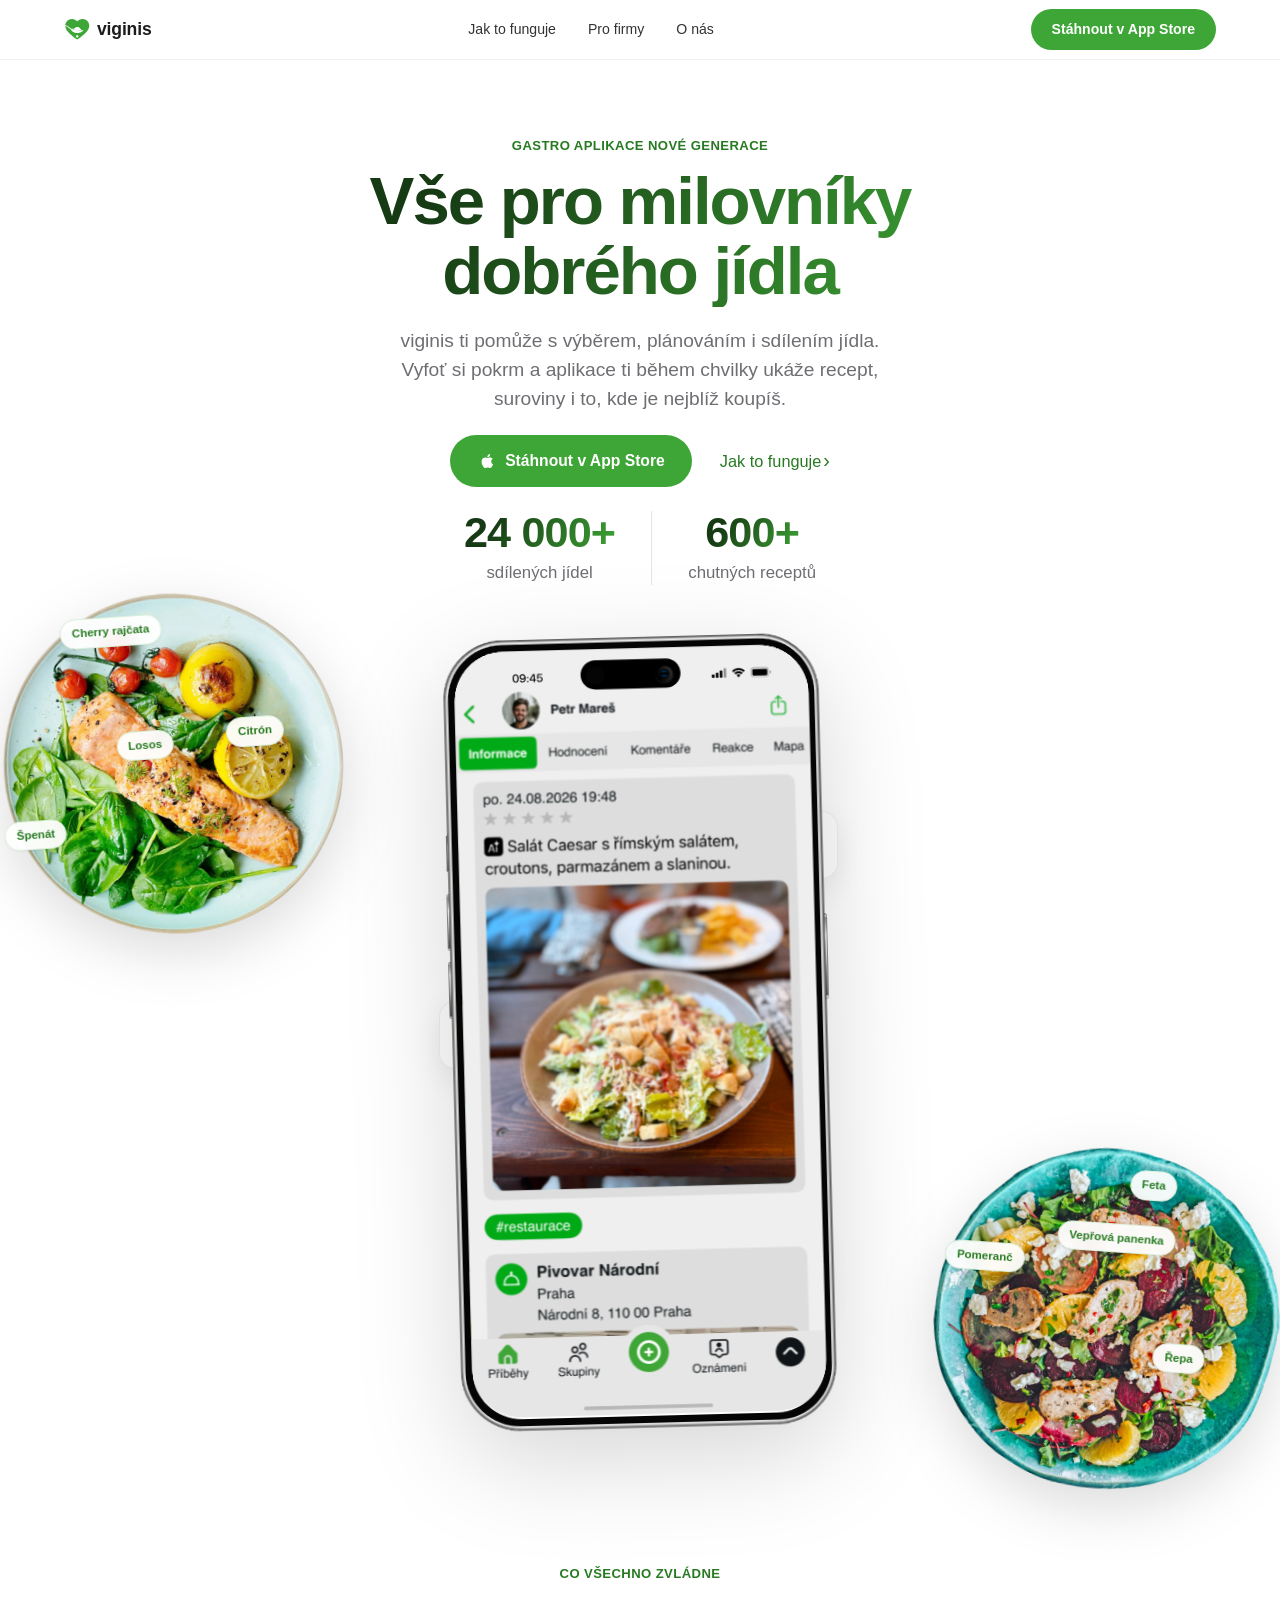
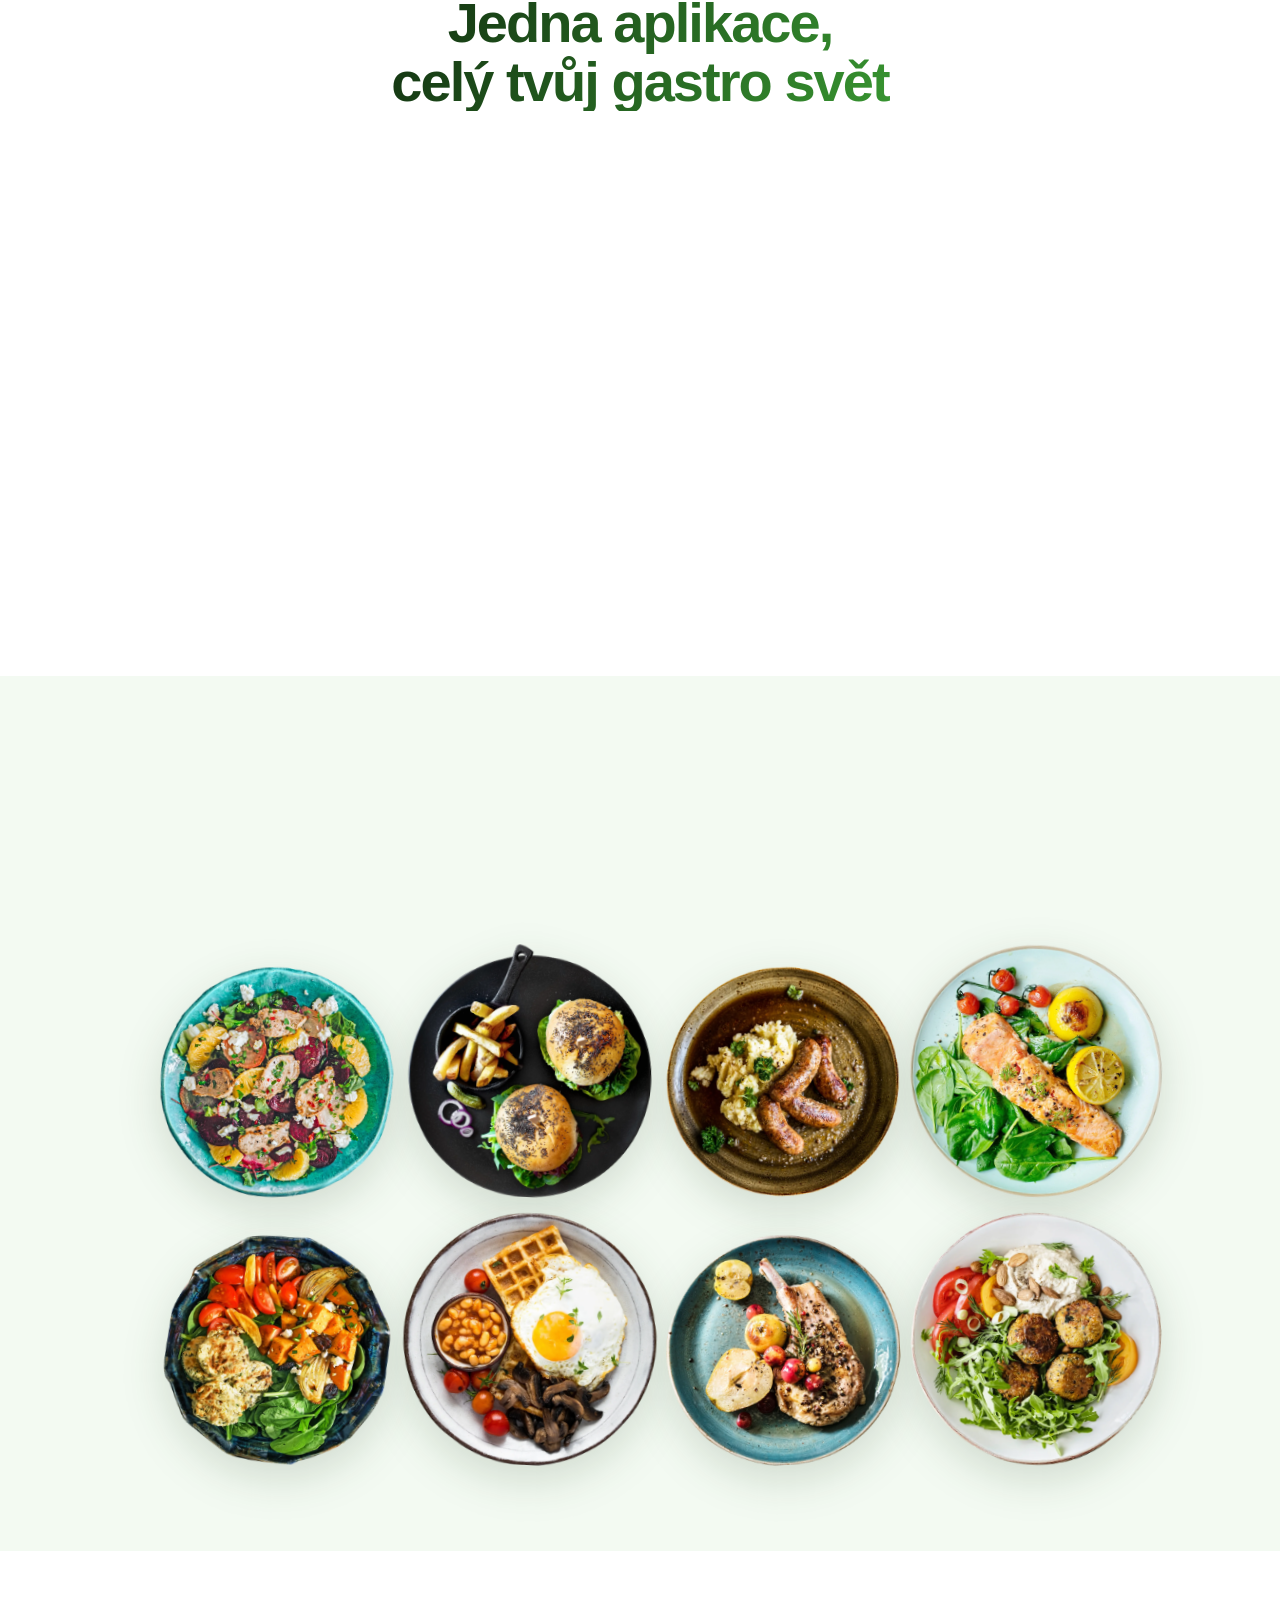
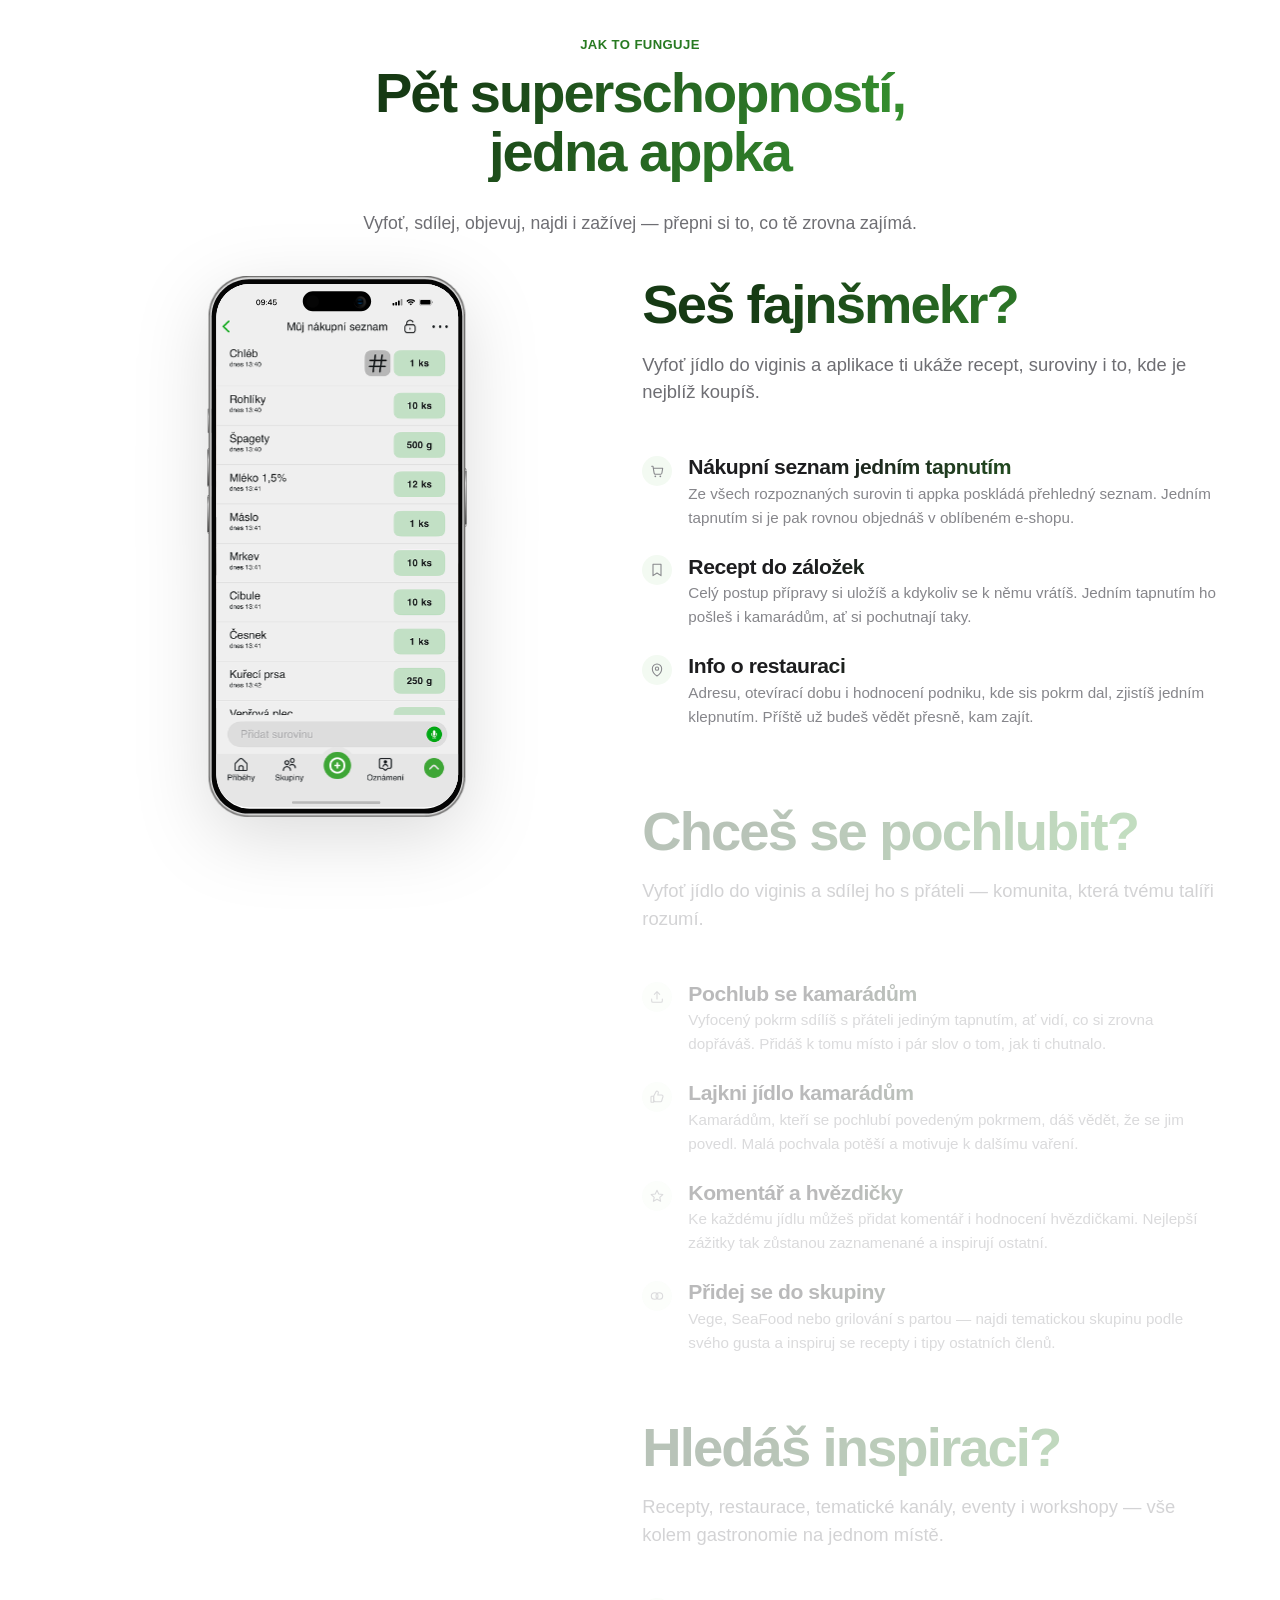
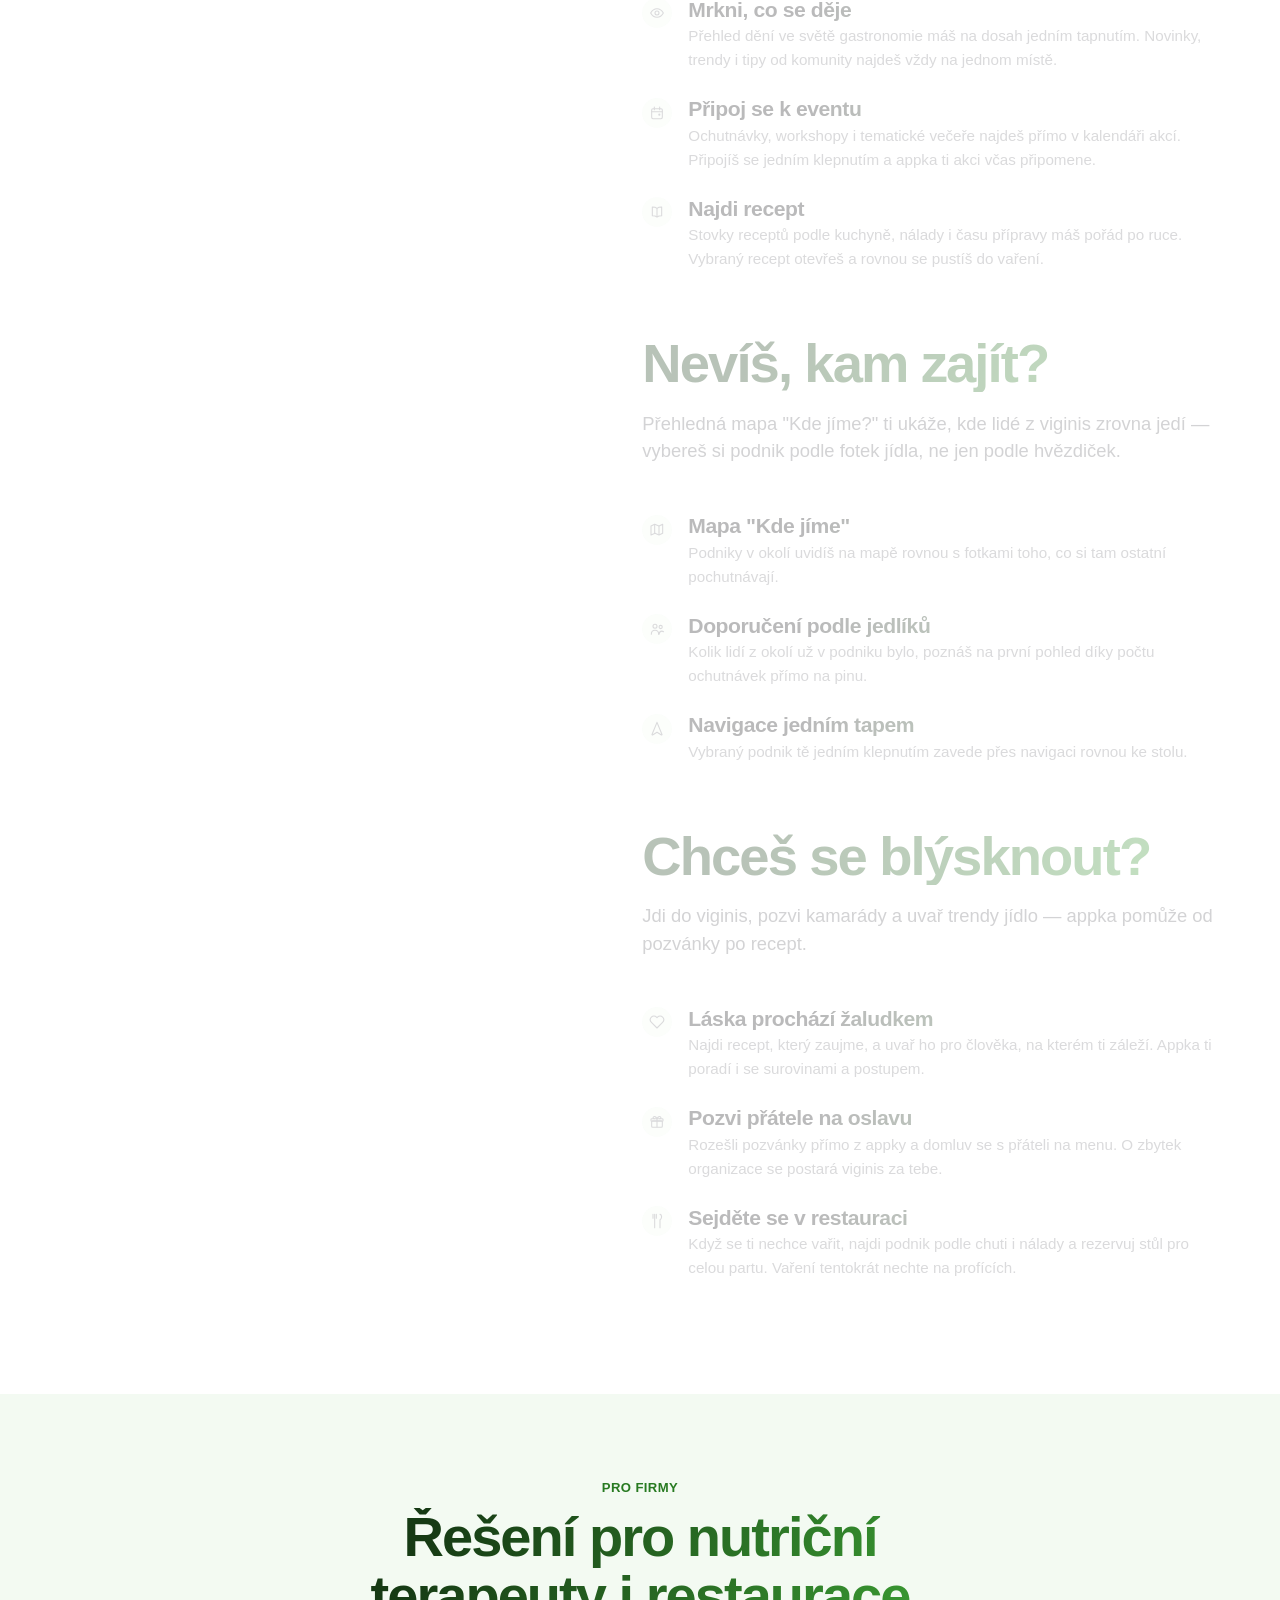
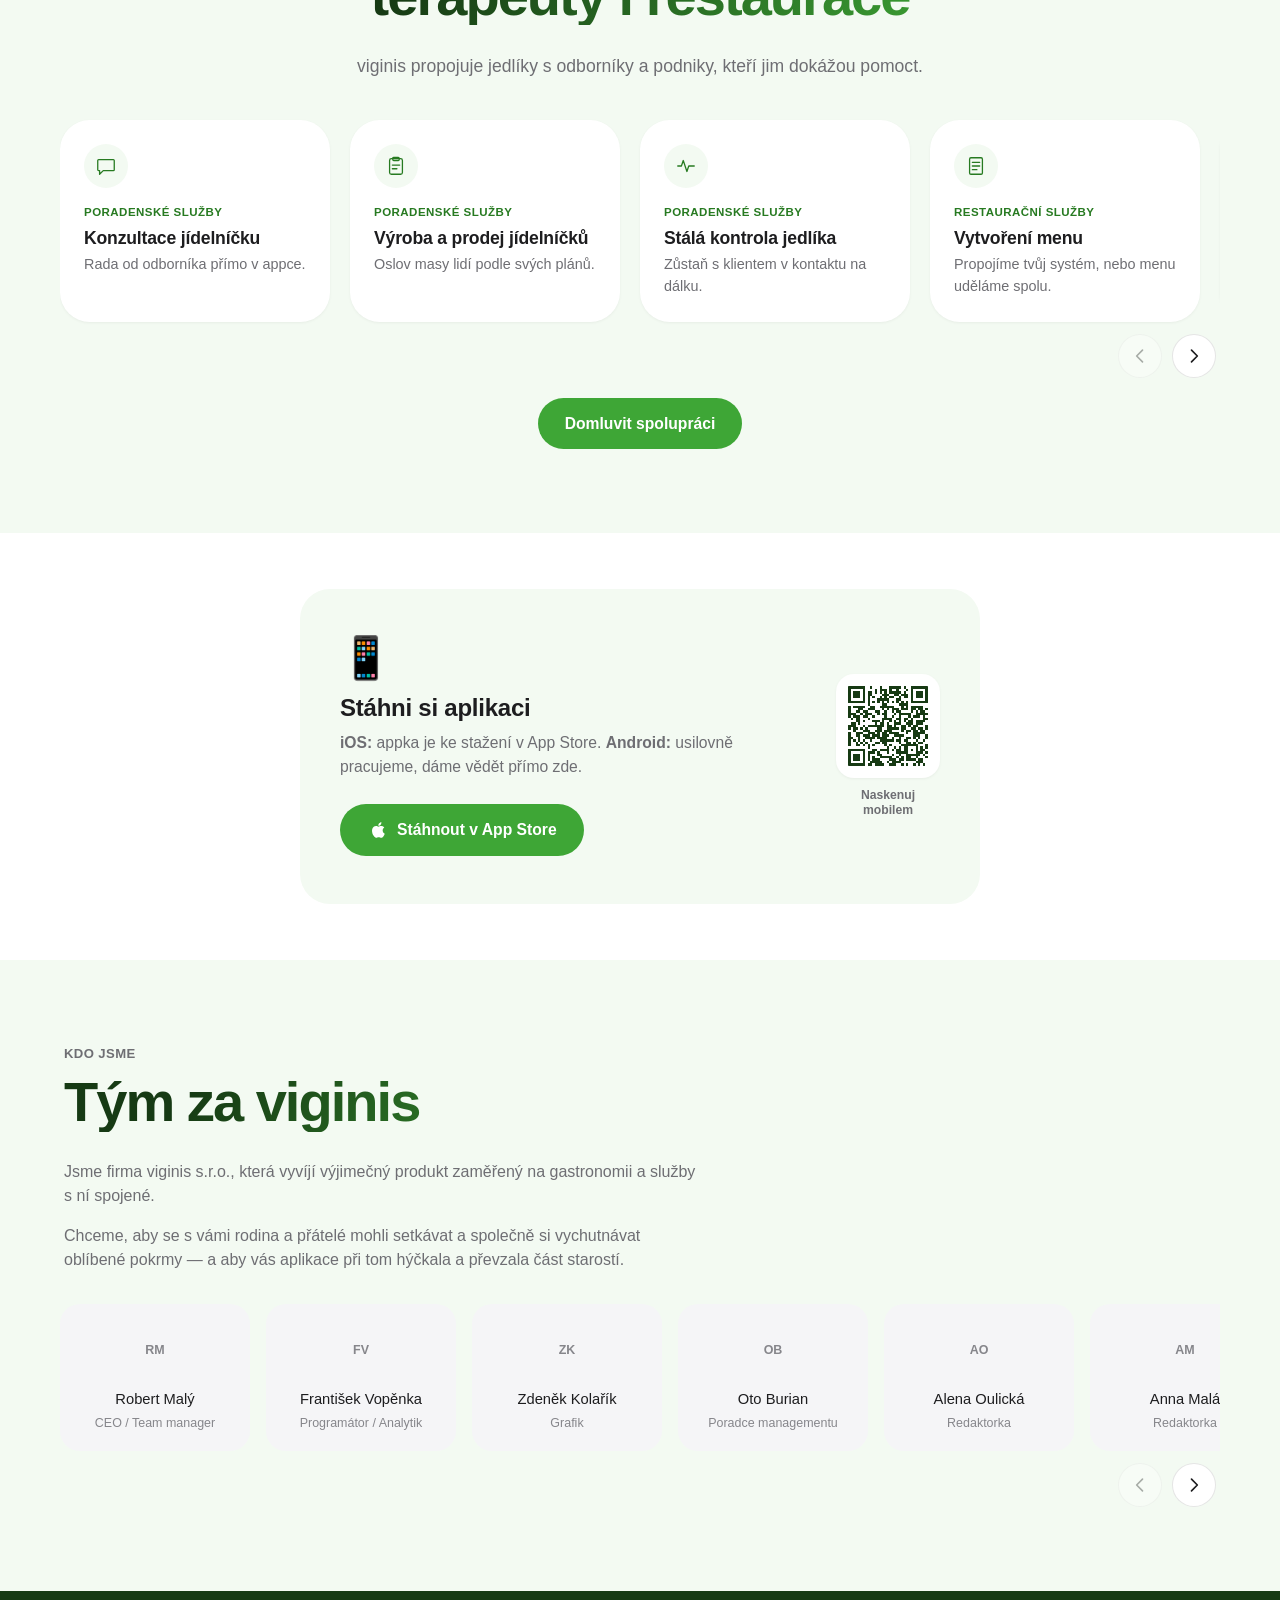
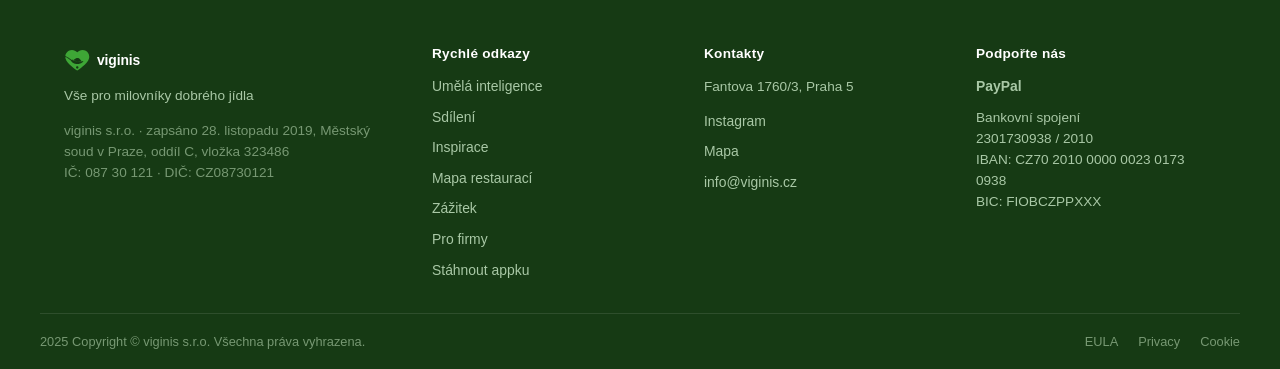
==== commit 77f2d61b: "Add a subtle shine sweep to primary buttons on hover A soft diagonal light streak sweeps across the " ====
--- a/index.html
+++ b/index.html
@@ -23,7 +23,7 @@
 <link rel="icon" type="image/svg+xml" href="assets/img/logo-icon.svg">
 <link rel="apple-touch-icon" href="assets/img/apple-touch-icon.png">
 <meta name="theme-color" content="#3EA636">
-<link rel="stylesheet" href="assets/css/style.css?v=50">
+<link rel="stylesheet" href="assets/css/style.css?v=51">
 </head>
 <body>
 
--- a/assets/css/style.css
+++ b/assets/css/style.css
@@ -119,10 +119,29 @@
   white-space: nowrap;
 }
 .btn-primary{
+  overflow: hidden;
   background: var(--brand);
   color: #fff;
 }
 .btn-primary:hover{ background: var(--brand-600); }
+.btn-primary::after{
+  content: "";
+  position: absolute;
+  top: 0;
+  left: -60%;
+  width: 35%;
+  height: 100%;
+  background: linear-gradient(115deg, transparent, rgba(255,255,255,.5), transparent);
+  transform: skewX(-20deg);
+  pointer-events: none;
+}
+@media (prefers-reduced-motion: no-preference){
+  .btn-primary:hover::after{ animation: btn-shine .85s ease; }
+}
+@keyframes btn-shine{
+  from{ left: -60%; }
+  to{ left: 130%; }
+}
 .btn-sm{ padding: 9px 20px; font-size: .88rem; }
 
 .btn-link{
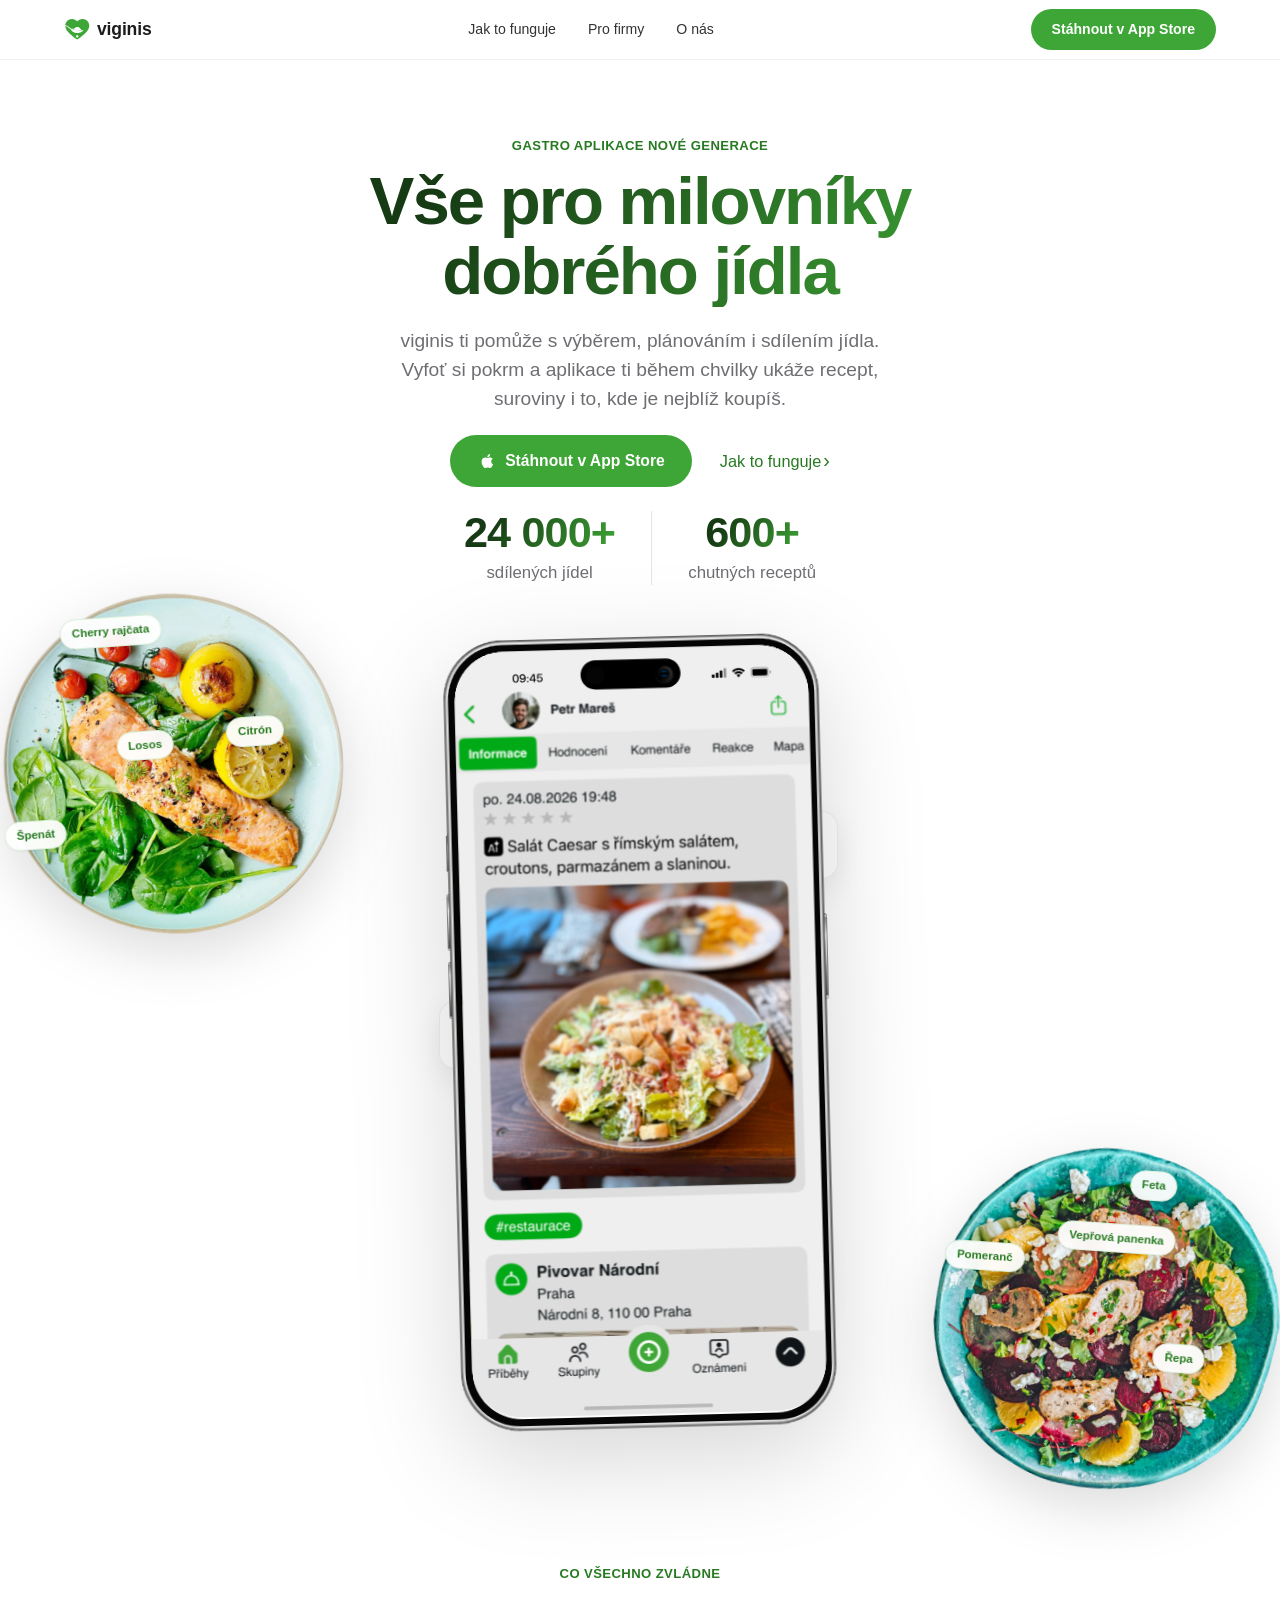
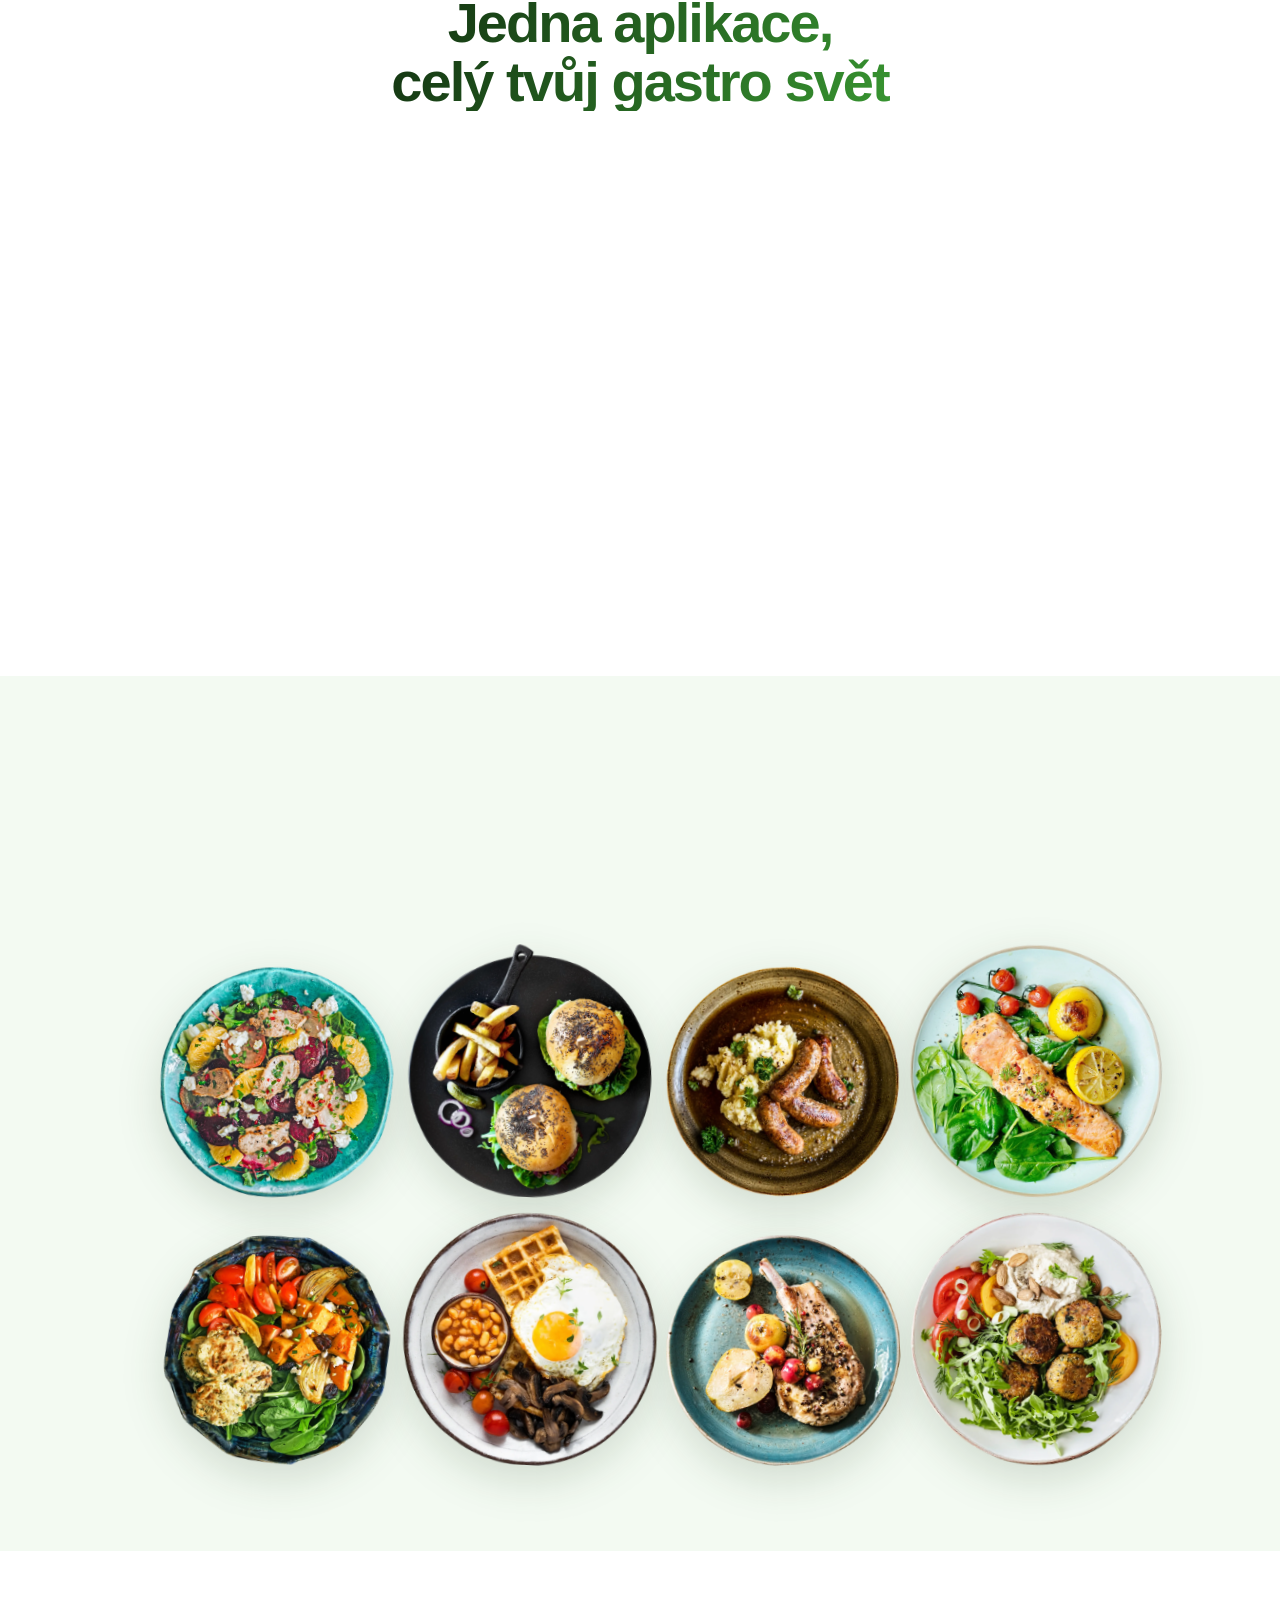
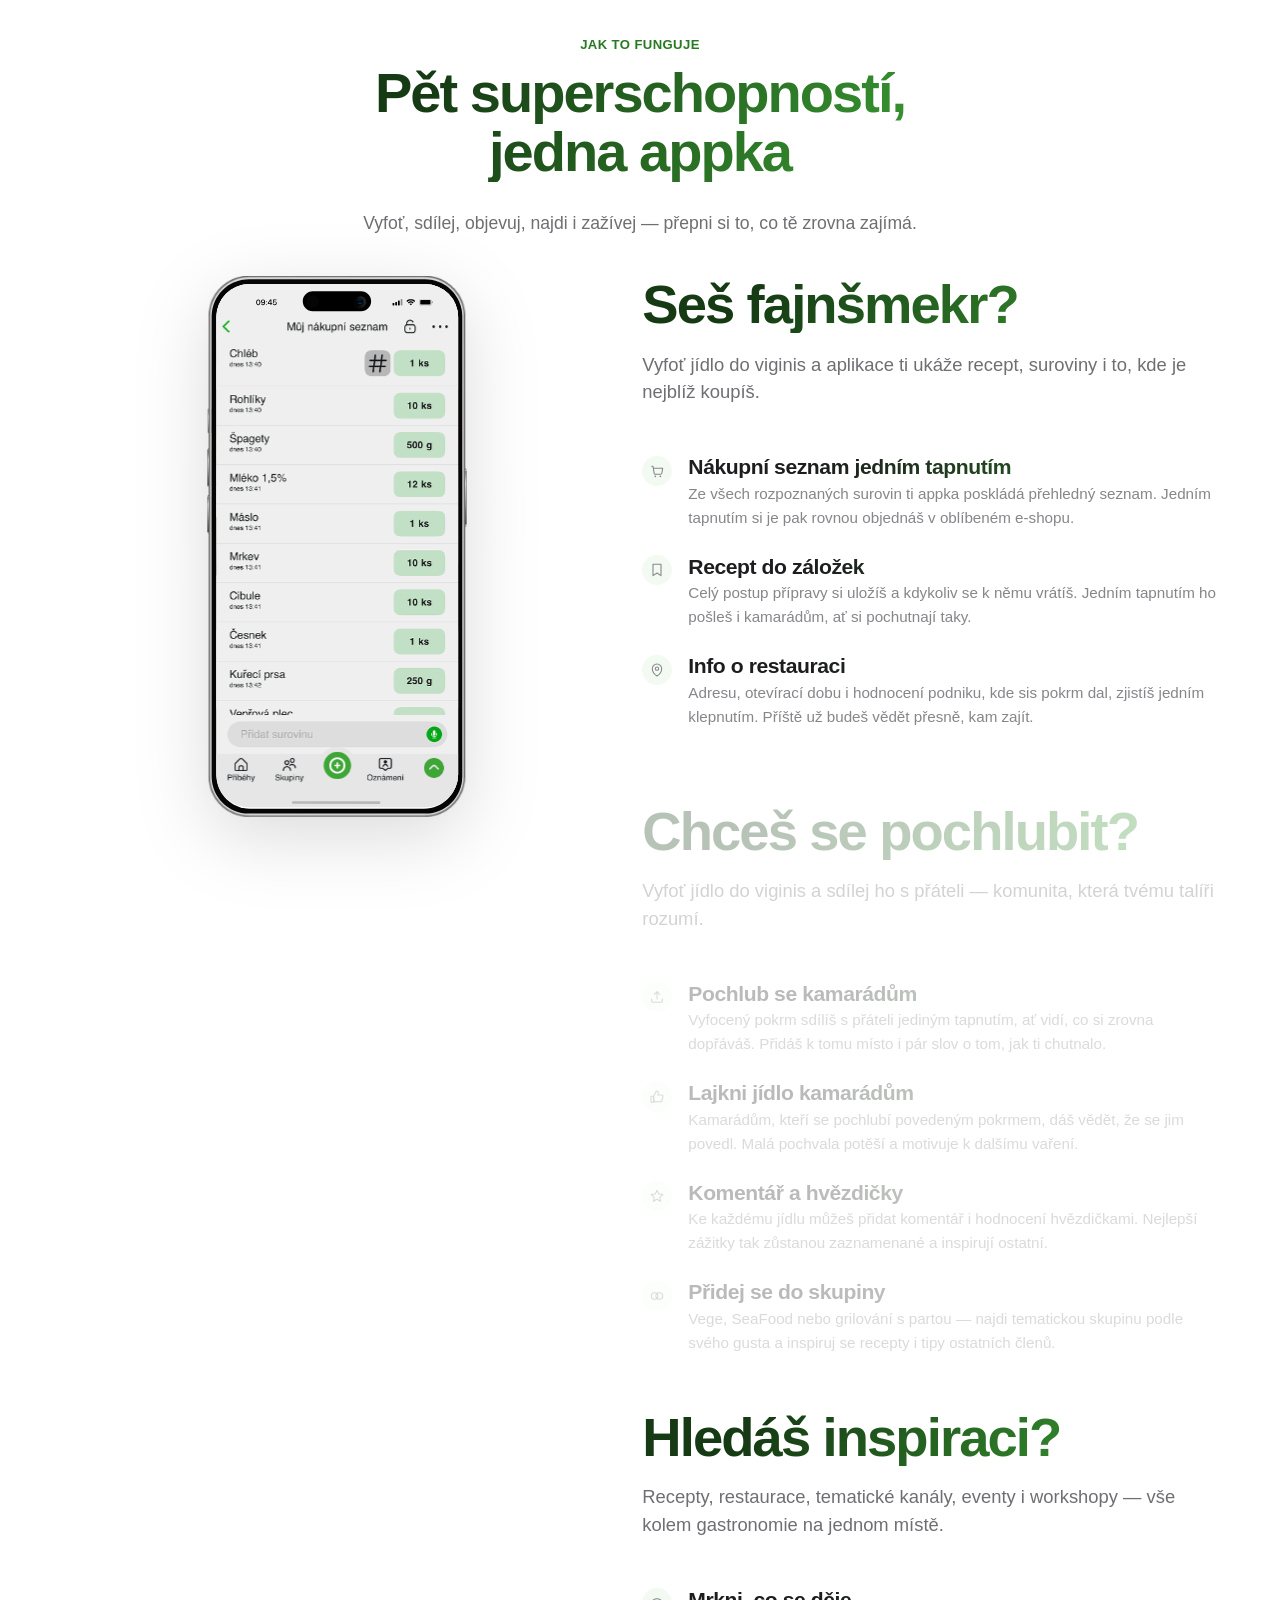
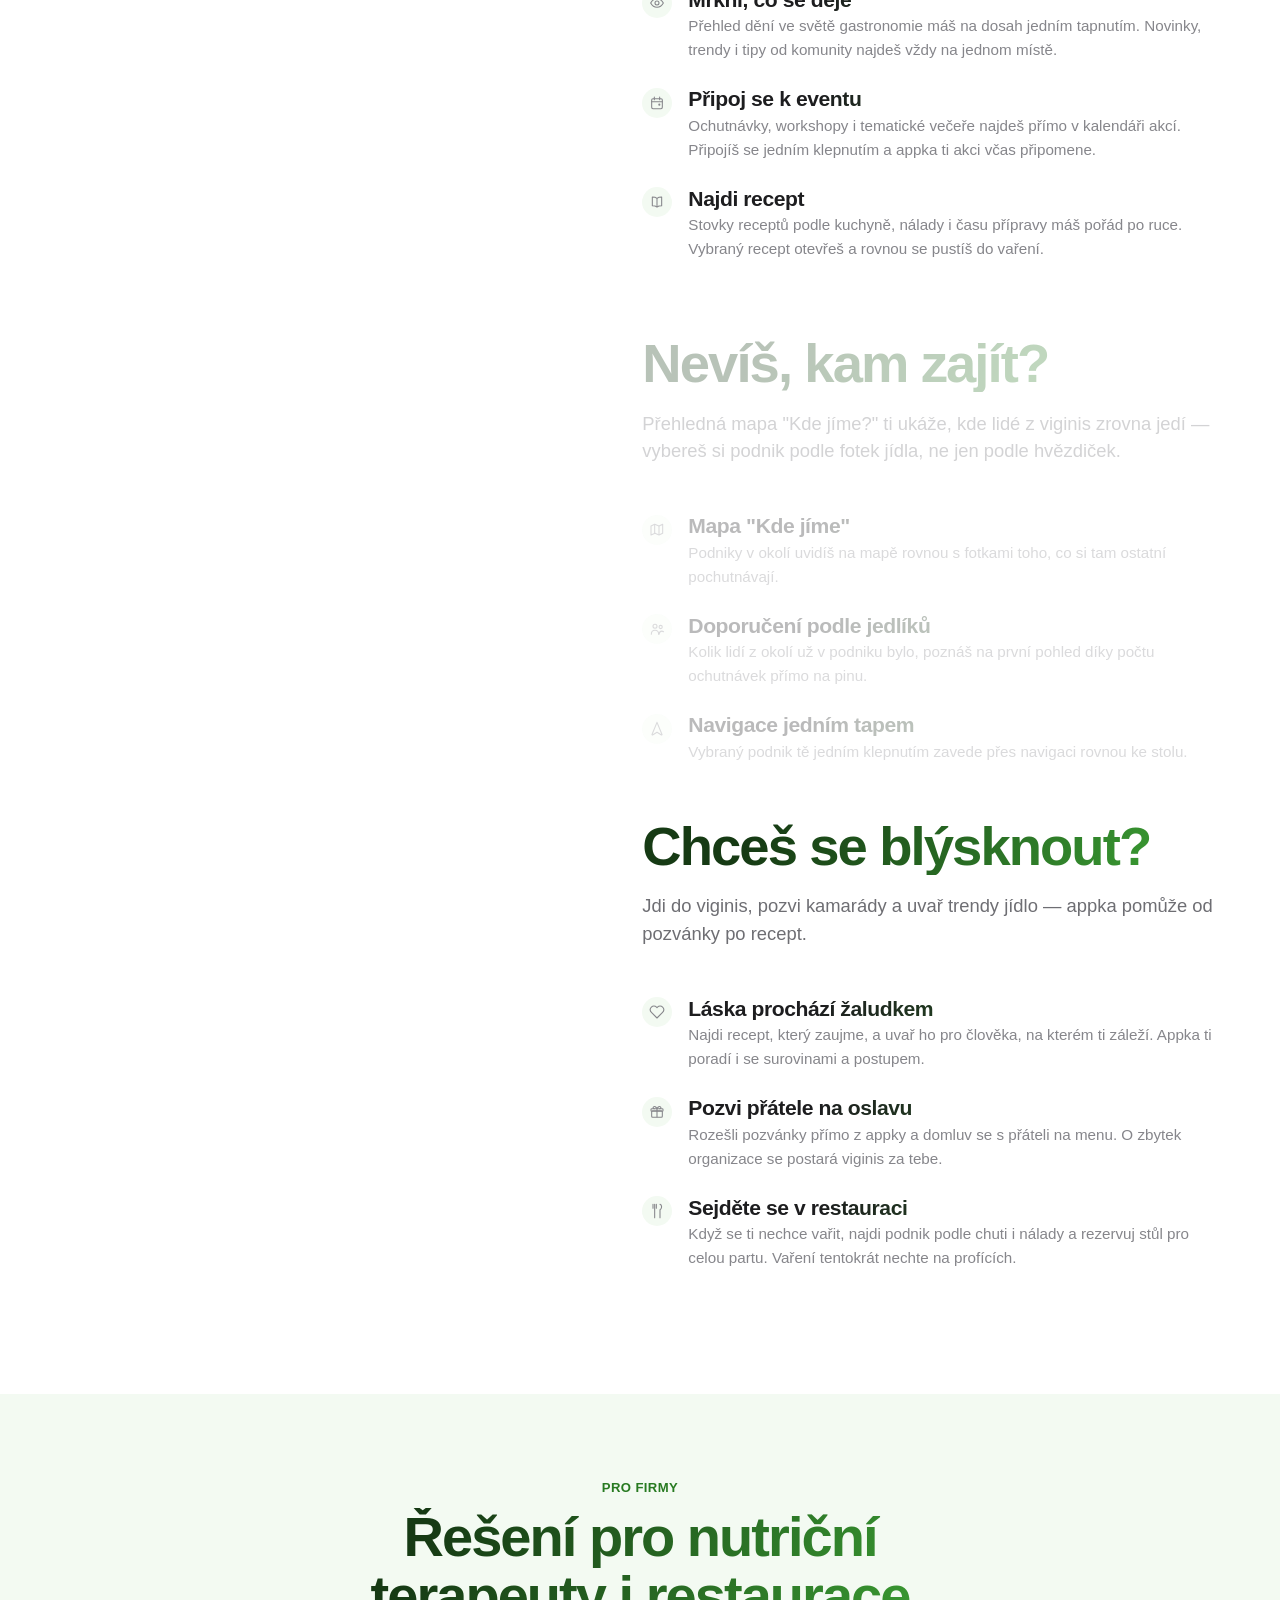
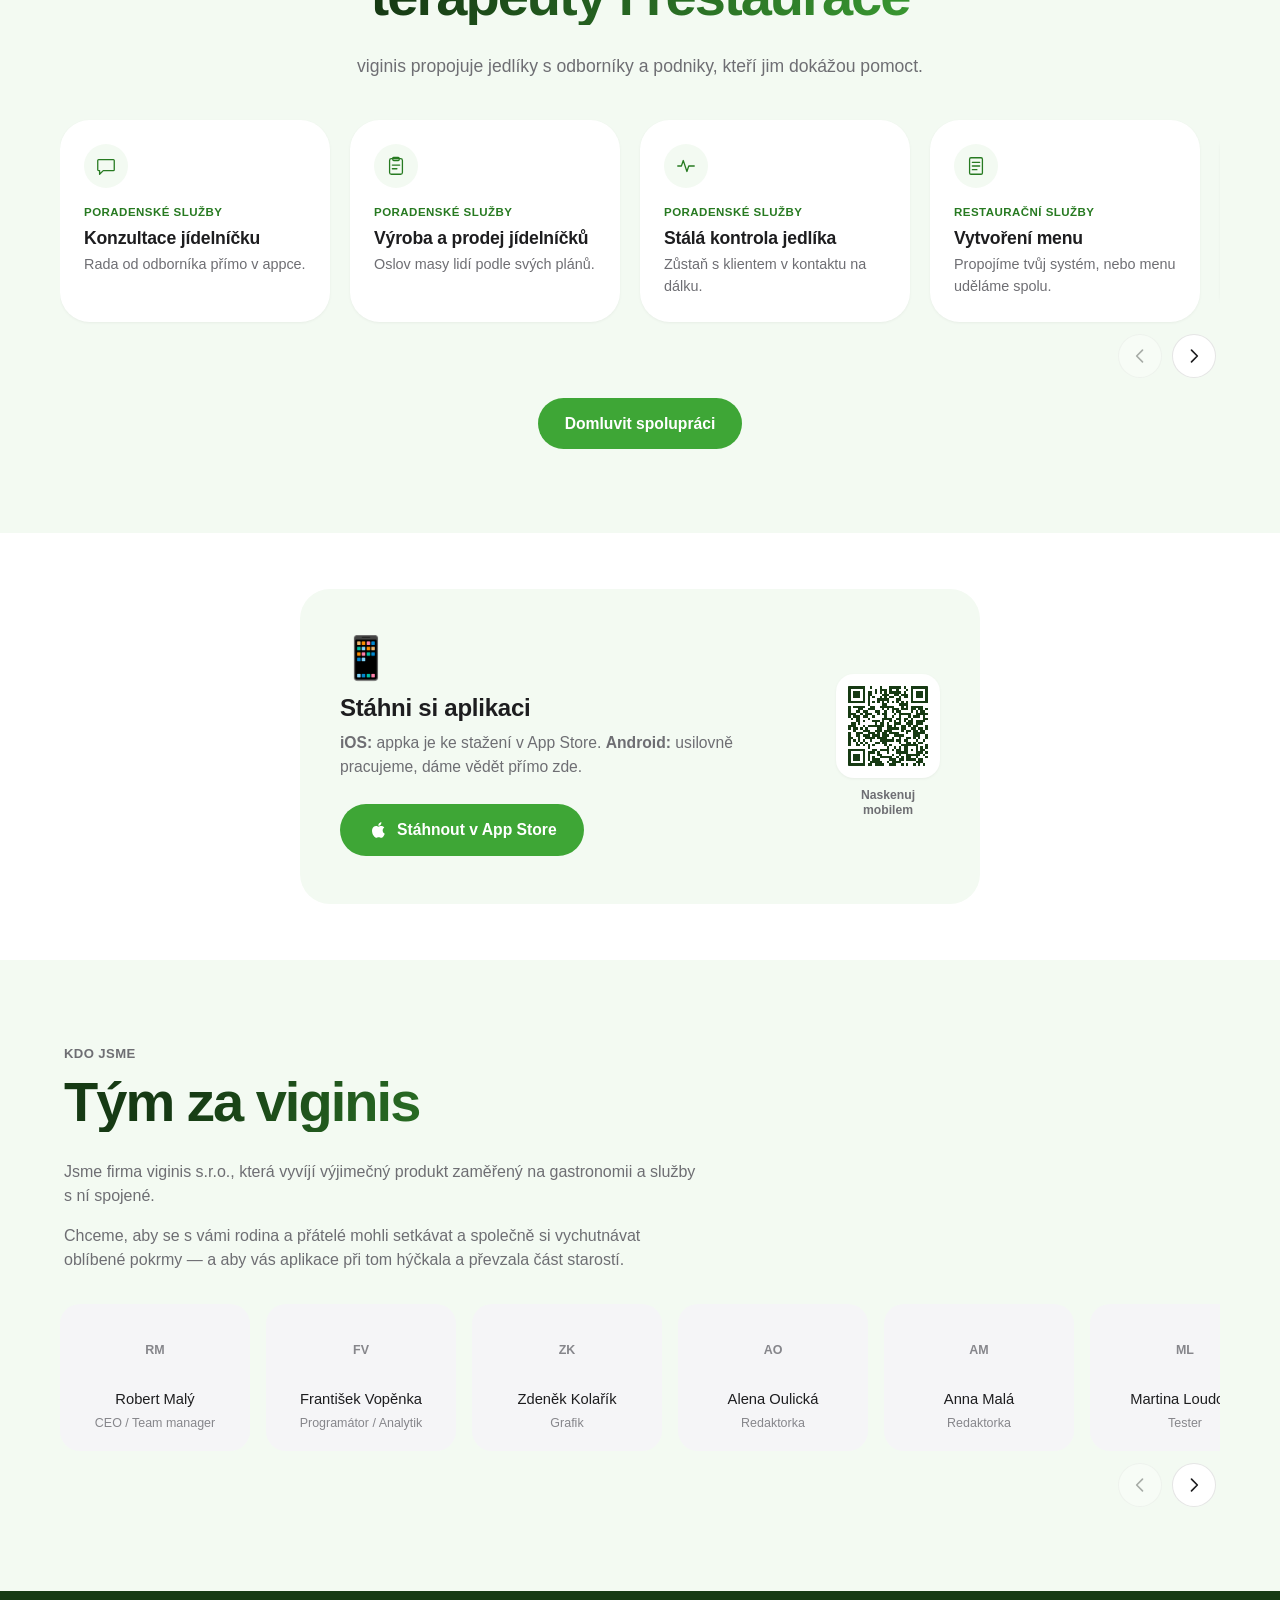
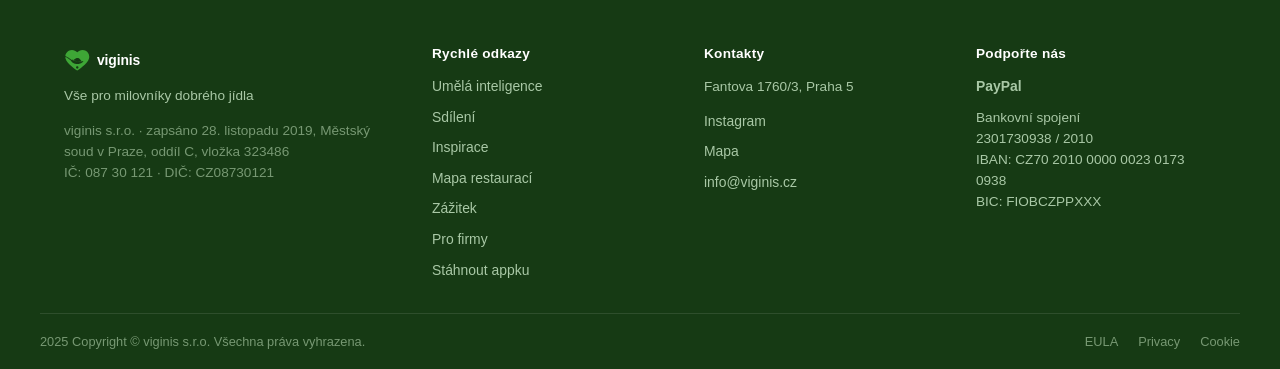
==== commit 7c1221a1: "Remove Oto Burian from the team carousel Co-Authored-By: Claude Sonnet 5 <noreply@anthropic.com>" ====
--- a/index.html
+++ b/index.html
@@ -496,11 +496,6 @@
             <span>Grafik</span>
           </div>
           <div class="team-card">
-            <span class="avatar" style="--avatar-h:200">OB</span>
-            <strong>Oto Burian</strong>
-            <span>Poradce managementu</span>
-          </div>
-          <div class="team-card">
             <span class="avatar" style="--avatar-h:60">AO</span>
             <strong>Alena Oulická</strong>
             <span>Redaktorka</span>
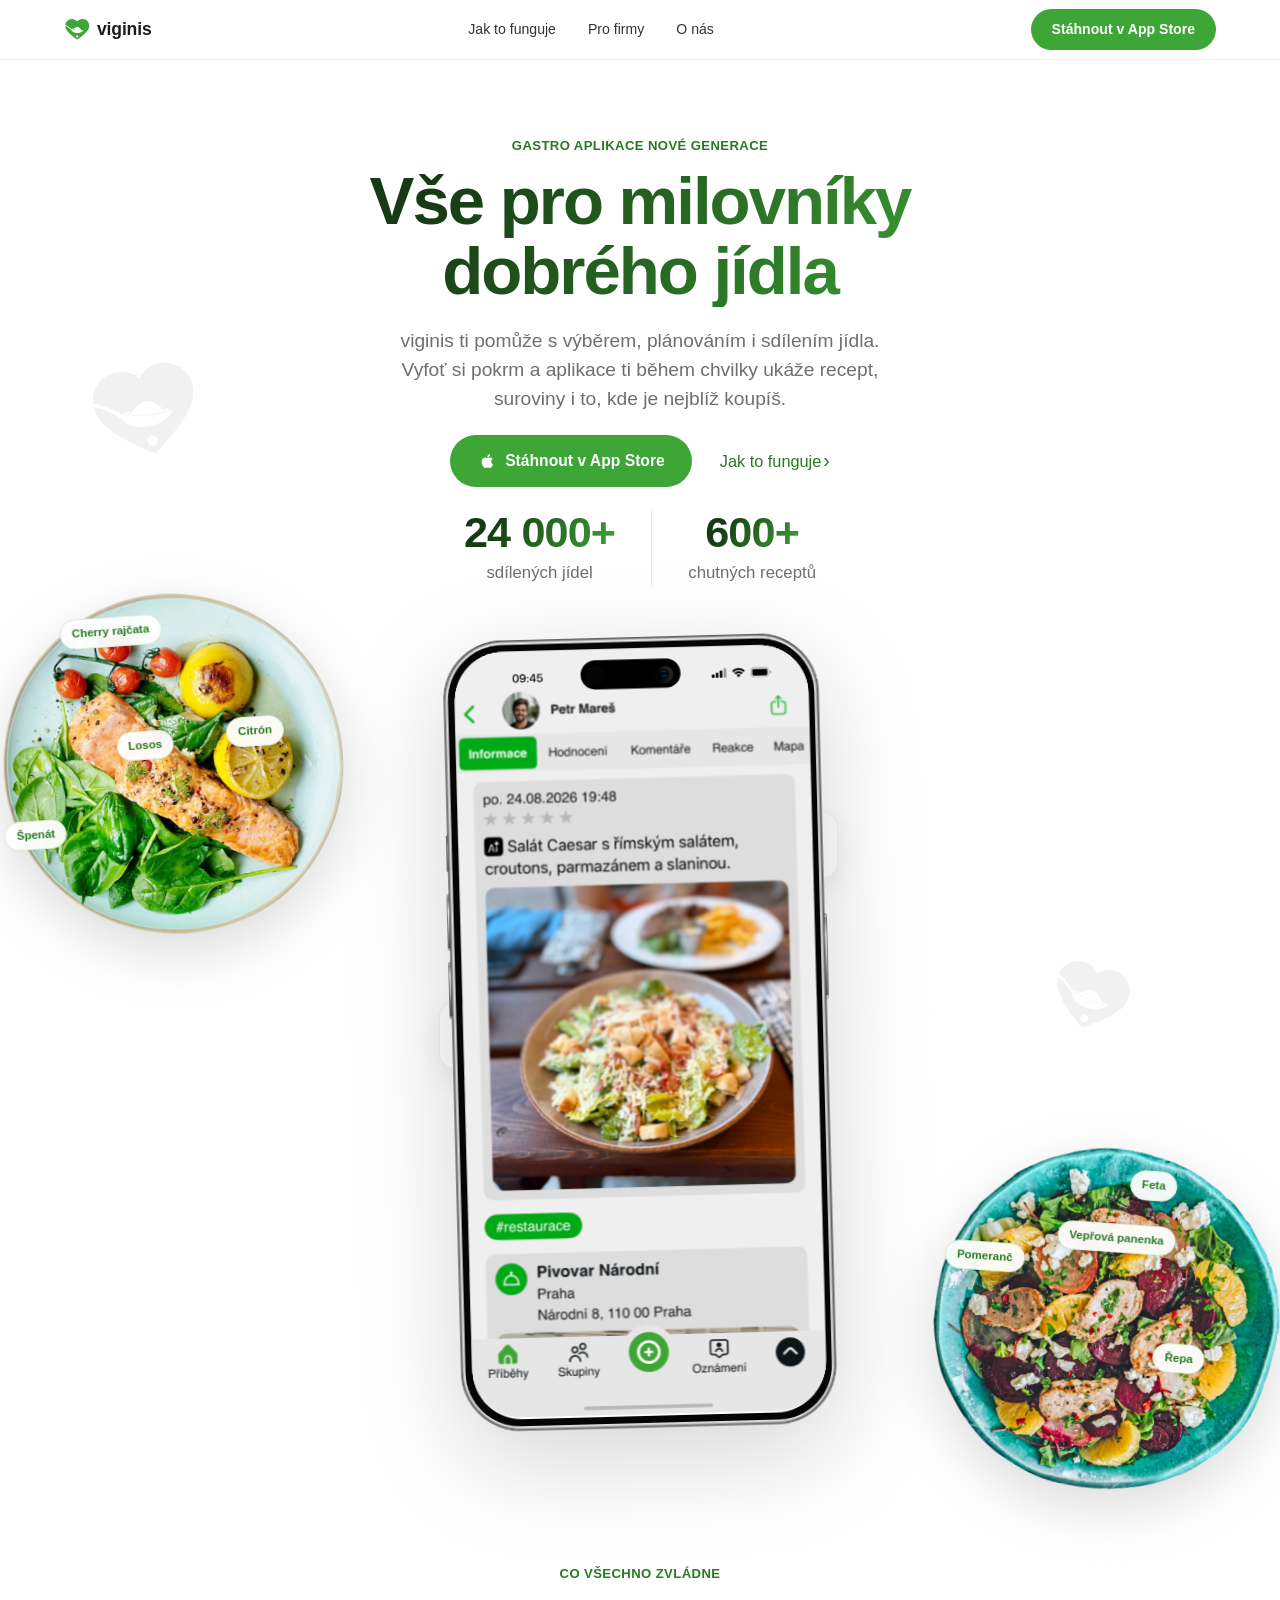
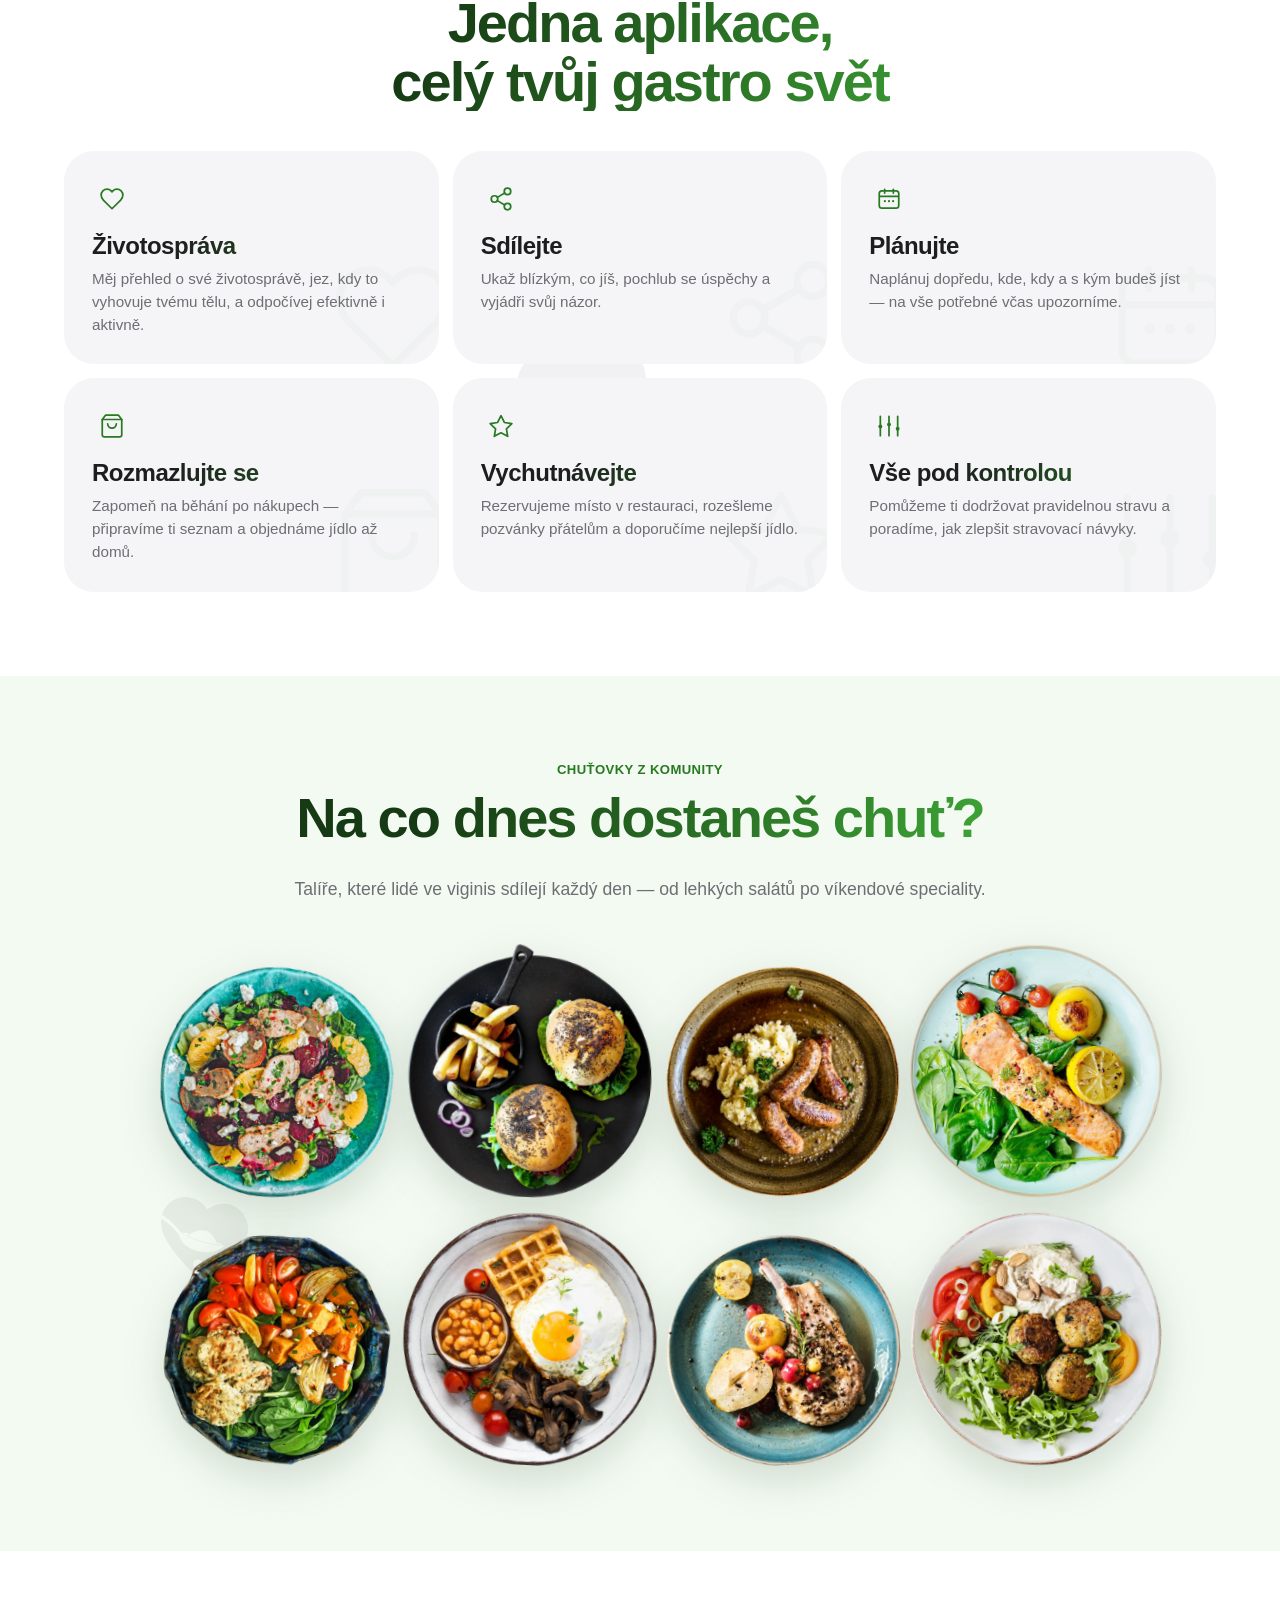
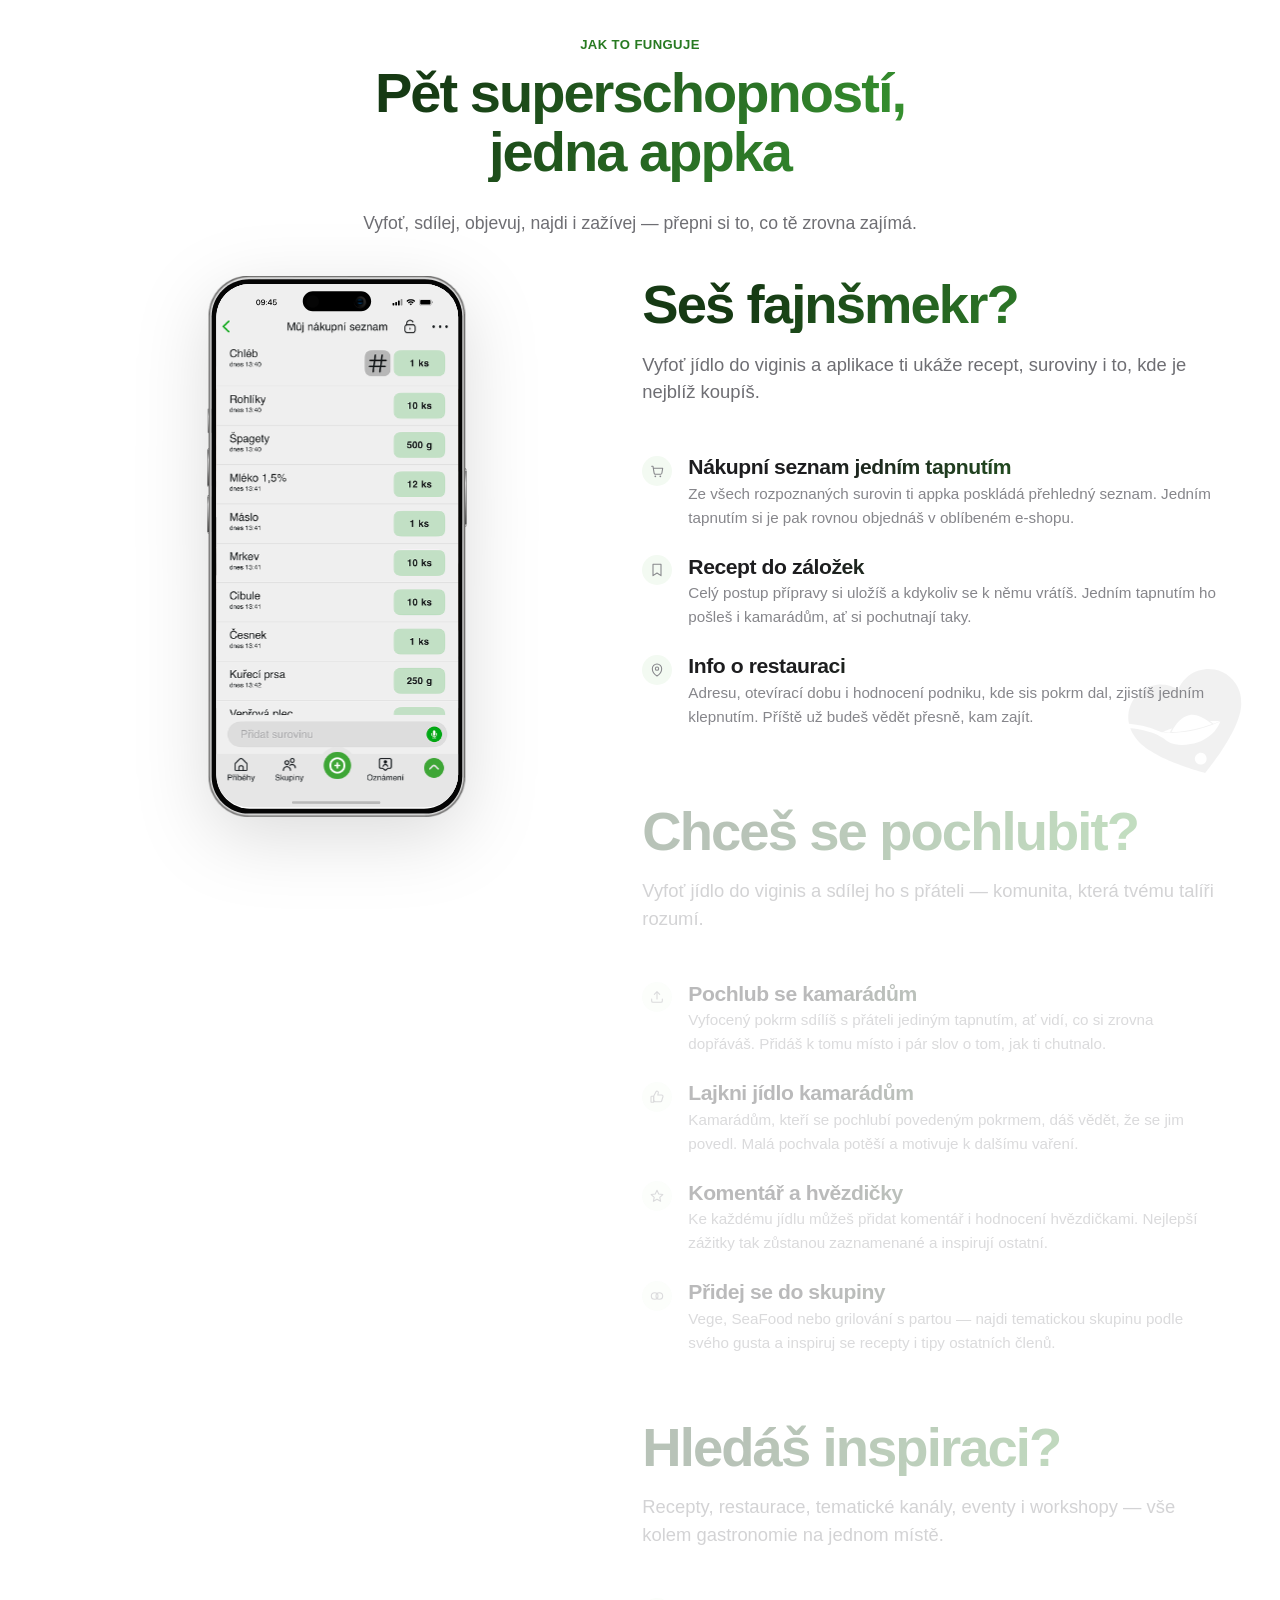
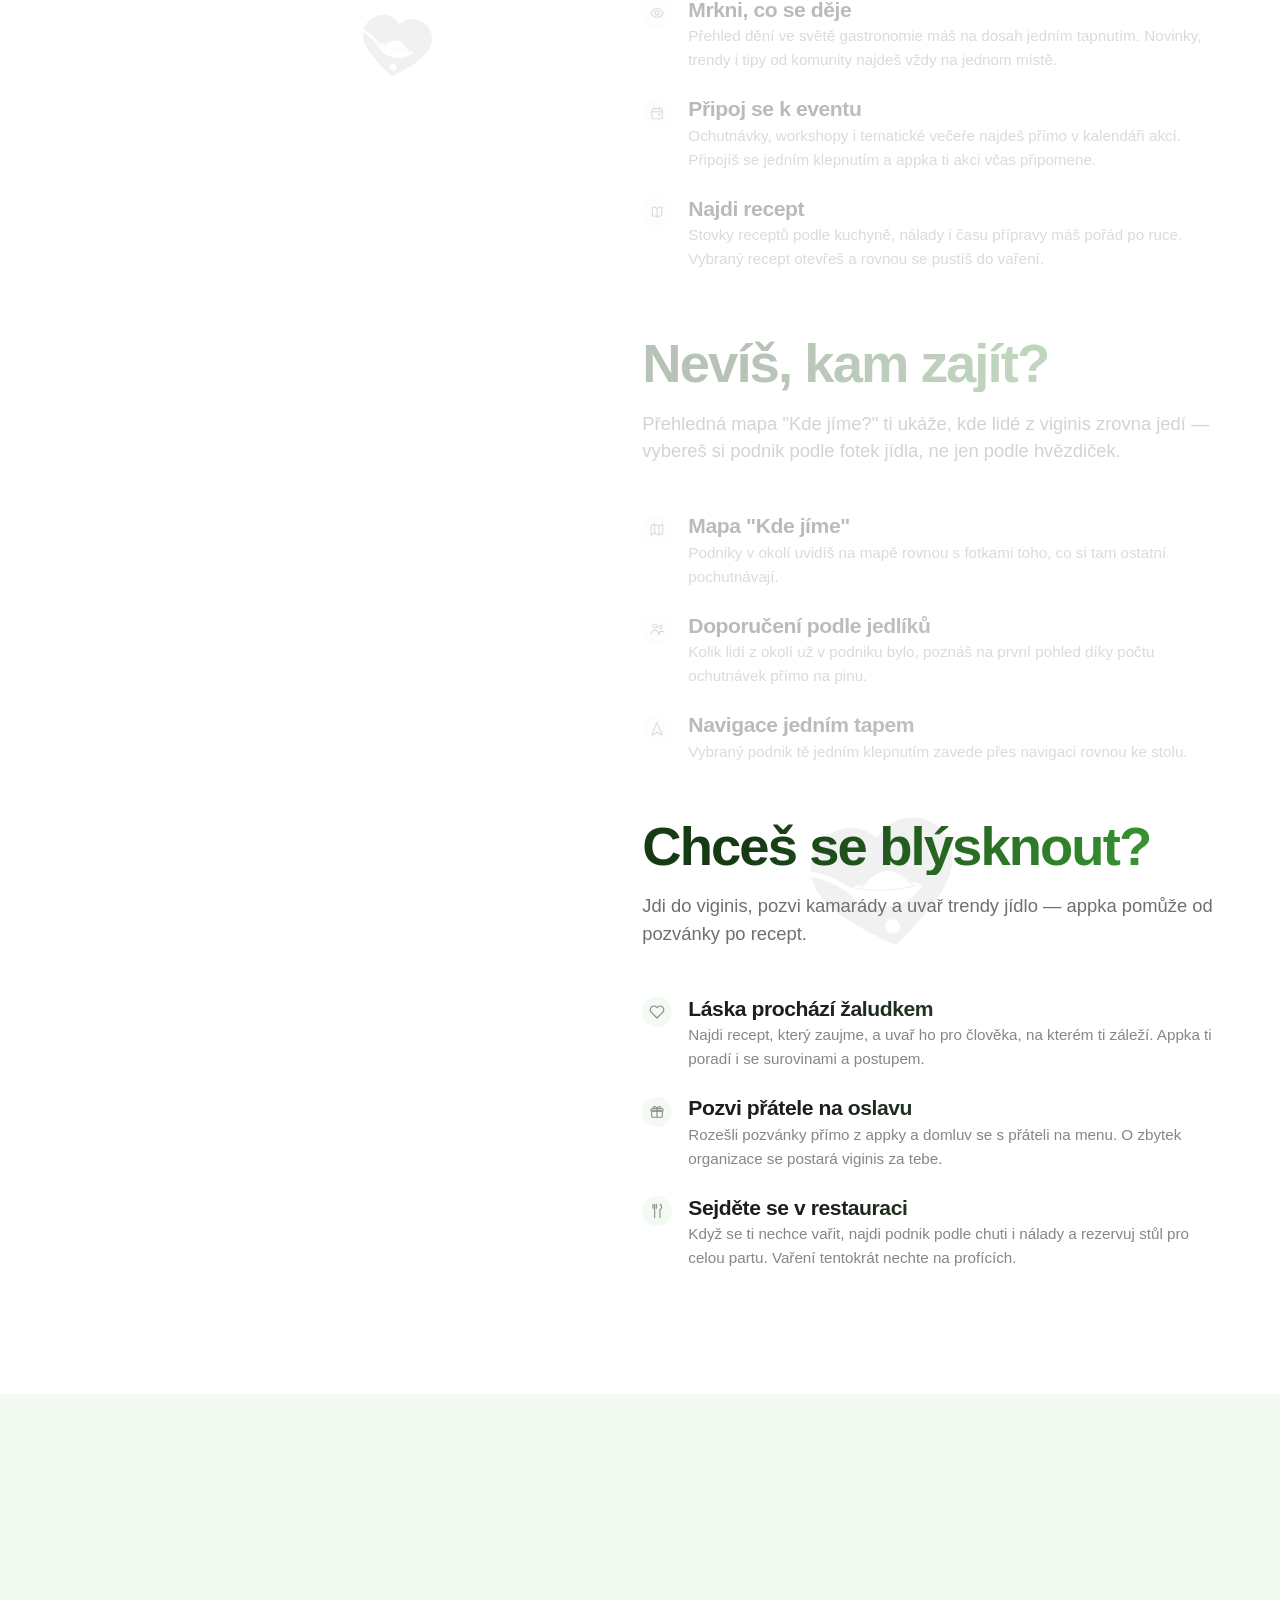
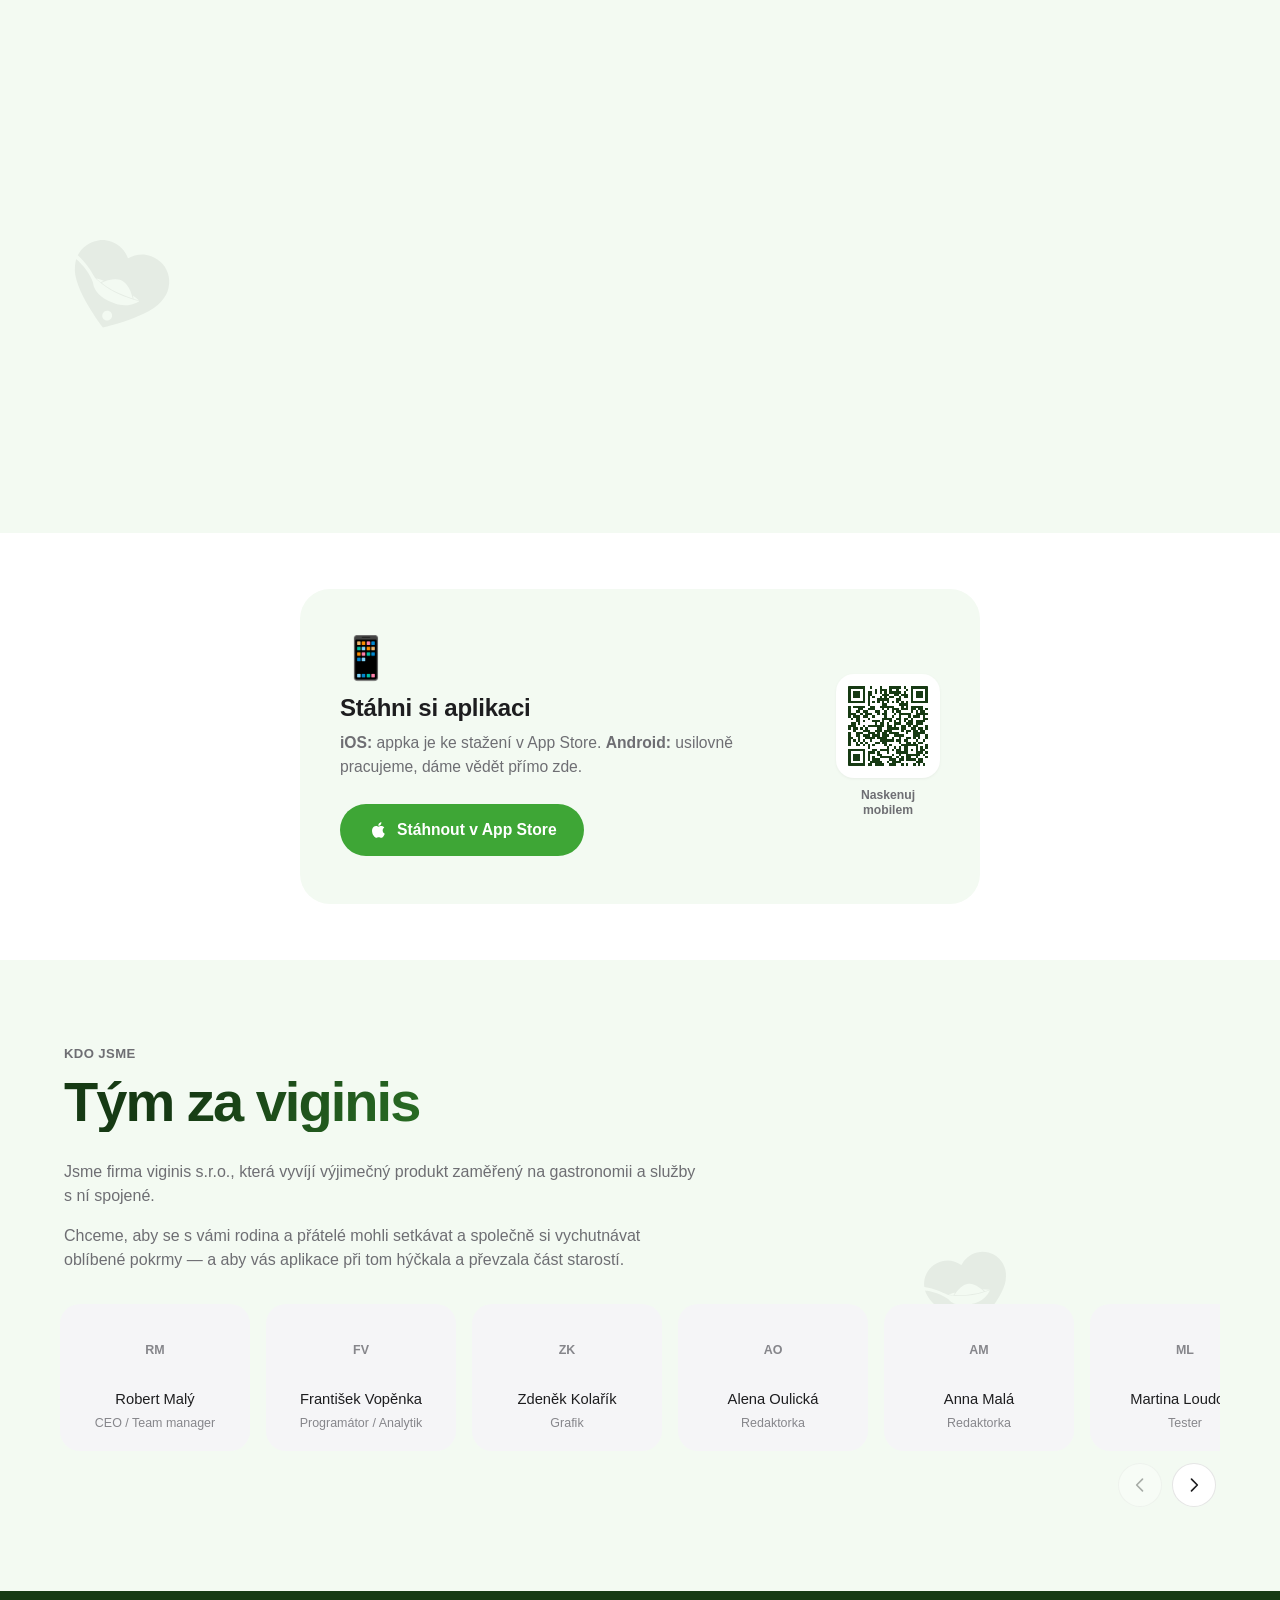
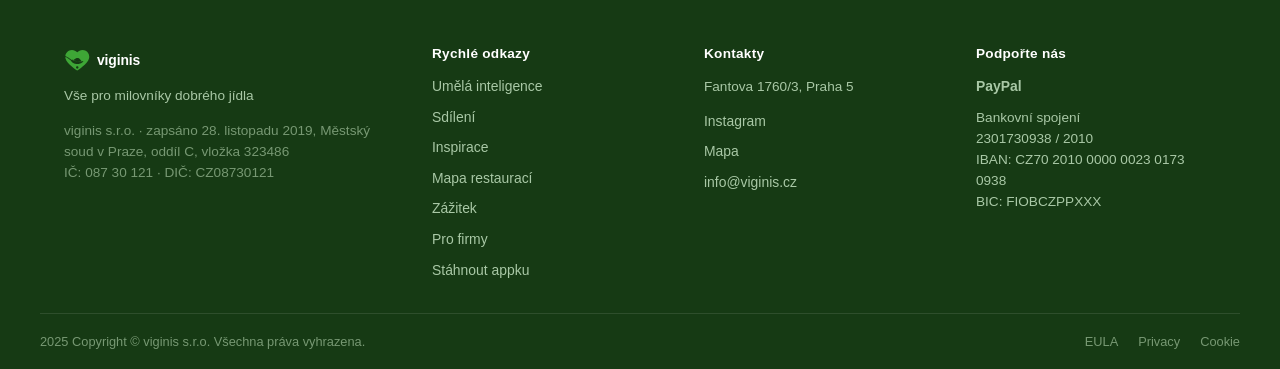
==== commit 06b21080: "Add scattered logo heart watermarks across the page background Nine instances of the brand heart mar" ====
--- a/index.html
+++ b/index.html
@@ -23,9 +23,27 @@
 <link rel="icon" type="image/svg+xml" href="assets/img/logo-icon.svg">
 <link rel="apple-touch-icon" href="assets/img/apple-touch-icon.png">
 <meta name="theme-color" content="#3EA636">
-<link rel="stylesheet" href="assets/css/style.css?v=51">
+<link rel="stylesheet" href="assets/css/style.css?v=52">
 </head>
 <body>
+
+<svg width="0" height="0" style="position:absolute" aria-hidden="true">
+  <symbol id="bgHeartShape" viewBox="780 124 452 396">
+    <path d="M1158.09 160.64C1141.14 151.33 1121.8 146 1101.24 146C1064.67 146 1032.06 162.6 1010.34 188.71C988.77 162.6 956.17 146 919.66 146C898.96 146 879.62 151.34 862.74 160.64C829.97 178.84 806.82 212.01 802.55 250.95C854.29 273.62 878.38 294.51 885.77 300.88C887.6 302.45 889.46 303.98 891.36 305.45C897.86 310.48 902.46 314.34 905.49 316.62C906.27 317.21 907.74 317.75 909.52 318.25C909.44 318.27 909.39 318.28 909.39 318.28C909.39 318.28 909.4 318.28 909.43 318.3C909.78 318.49 912.69 320.03 918.01 322.33C941.59 332.53 1012.62 357.63 1118.95 345.81C1118.88 345.78 1118.82 345.76 1118.74 345.73C1118.8 345.73 1118.87 345.75 1118.93 345.76C1118.97 345.76 1118.97 345.79 1118.95 345.81C1112.04 353.15 1092.29 380.19 1046.47 388.71C1046.42 388.72 1046.36 388.73 1046.31 388.74C1045.71 388.85 1045.11 388.96 1044.5 389.06C1043.83 389.18 1043.15 389.29 1042.46 389.4C1042.38 389.41 1042.31 389.42 1042.24 389.43C1041.62 389.53 1040.99 389.62 1040.35 389.71C1039.67 389.81 1038.99 389.9 1038.3 389.99C1038.26 389.99 1038.22 390 1038.18 390.01C1024.64 391.74 1009.04 391.88 991.1 389.62C939.95 383.17 915.61 359.23 907.73 343.68C907.48 343.28 906.96 342.48 906.17 341.35C906.14 341.31 906.12 341.27 906.08 341.23C906.06 341.2 906.04 341.17 906.02 341.15C905.26 340.06 904.26 338.68 903.02 337.06C902.91 336.91 902.8 336.77 902.68 336.61C884.51 314.01 857.37 296.13 837.72 285.06C834.8 283.42 832.04 281.92 829.5 280.58C829.27 280.46 829.04 280.34 828.82 280.22C828.36 279.98 827.92 279.75 827.48 279.52C827.04 279.29 826.61 279.07 826.19 278.85C825.76 278.63 825.35 278.42 824.94 278.22C824.33 277.91 823.74 277.61 823.17 277.33C822.79 277.14 822.42 276.96 822.05 276.78C821.14 276.33 820.29 275.92 819.51 275.54C819.03 275.31 818.59 275.1 818.16 274.9C814.89 273.35 813.01 272.54 813.01 272.54C809.22 271.03 805.55 269.51 801.86 268.05C802.26 279.27 804.28 290.07 807.63 300.23C827.89 391.19 1010.34 505.8 1010.34 505.8C1010.34 505.8 1193.01 391.19 1213.22 300.23C1216.97 288.84 1219.06 276.65 1219.06 263.95C1219.06 219.45 1194.46 180.78 1158.09 160.66V160.64ZM932.58 325.36C923.51 322.05 916.5 319.03 912.46 317.19C918.11 316.33 928.77 315.75 942.3 315.6C943.22 315.59 944.15 315.58 945.1 315.58C944.04 316.53 943.03 317.46 942.06 318.36C939.43 320.83 936.84 323.39 934.35 325.99C933.75 325.78 933.17 325.56 932.59 325.35L932.58 325.36ZM1020.67 342.82C1000.3 340.92 980.67 337.83 965.39 334.12C957.04 332.09 948.53 329.62 940.01 326.74C941.47 325.29 942.95 323.86 944.43 322.47C946.19 320.82 948.12 319.08 950.19 317.3C960.79 308.16 975.21 297.87 991.19 292.42C1002.21 288.66 1012.89 287.56 1022.94 289.17C1034.05 290.95 1045.77 297.38 1057.79 308.29C1065.28 315.09 1072.74 323.48 1080.01 333.27C1081.56 335.36 1083.1 337.51 1084.63 339.73C1085.81 341.43 1086.97 343.16 1088.11 344.89C1065.58 345.59 1042.93 344.89 1020.68 342.82H1020.67ZM1093.68 345.43C1093.55 345.43 1093.42 345.44 1093.29 345.45C1091.33 342.32 1089.28 339.2 1087.16 336.15C1086.41 335.06 1085.64 333.98 1084.88 332.91C1085.16 332.99 1085.44 333.06 1085.71 333.14C1096.39 336.14 1107.23 339.63 1118.06 343.71C1109.82 344.49 1101.68 345.05 1093.67 345.43H1093.68ZM1010.46 472.68C998.81 472.68 989.37 463.24 989.37 451.59C989.37 439.94 998.81 430.5 1010.46 430.5C1022.11 430.5 1031.55 439.94 1031.55 451.59C1031.55 463.24 1022.11 472.68 1010.46 472.68Z"/>
+  </symbol>
+</svg>
+
+<div class="bg-hearts" aria-hidden="true">
+  <svg class="bg-heart" style="top:4%; left:7%; width:110px; transform:rotate(-12deg);"><use href="#bgHeartShape"></use></svg>
+  <svg class="bg-heart" style="top:11%; left:82%; width:80px; transform:rotate(16deg);"><use href="#bgHeartShape"></use></svg>
+  <svg class="bg-heart" style="top:23%; left:40%; width:140px; transform:rotate(-6deg);"><use href="#bgHeartShape"></use></svg>
+  <svg class="bg-heart" style="top:33%; left:12%; width:95px; transform:rotate(10deg);"><use href="#bgHeartShape"></use></svg>
+  <svg class="bg-heart" style="top:46%; left:88%; width:125px; transform:rotate(-18deg);"><use href="#bgHeartShape"></use></svg>
+  <svg class="bg-heart" style="top:57%; left:28%; width:75px; transform:rotate(8deg);"><use href="#bgHeartShape"></use></svg>
+  <svg class="bg-heart" style="top:67%; left:63%; width:155px; transform:rotate(-10deg);"><use href="#bgHeartShape"></use></svg>
+  <svg class="bg-heart" style="top:79%; left:5%; width:105px; transform:rotate(20deg);"><use href="#bgHeartShape"></use></svg>
+  <svg class="bg-heart" style="top:91%; left:72%; width:90px; transform:rotate(-14deg);"><use href="#bgHeartShape"></use></svg>
+</div>
 
 <div class="cursor-glow" id="cursorGlow" aria-hidden="true"></div>
 
--- a/assets/css/style.css
+++ b/assets/css/style.css
@@ -46,6 +46,7 @@
   html, .b2b-carousel, .team-carousel{ scroll-behavior: smooth; }
 }
 body{
+  position: relative;
   margin: 0;
   overflow-x: hidden;
   font-family: var(--font-sans);
@@ -74,6 +75,22 @@
   will-change: transform;
 }
 .cursor-glow.is-active{ opacity: 1; }
+
+/* faint scattered logo watermarks across the page background, same
+   z-index:0 tier as the cursor glow — sits behind all real content */
+.bg-hearts{
+  position: absolute;
+  inset: 0;
+  z-index: 0;
+  overflow: hidden;
+  pointer-events: none;
+}
+.bg-heart{
+  position: absolute;
+  height: auto;
+  color: var(--brand);
+  opacity: .05;
+}
 
 img{ max-width: 100%; display: block; }
 a{ color: inherit; text-decoration: none; }
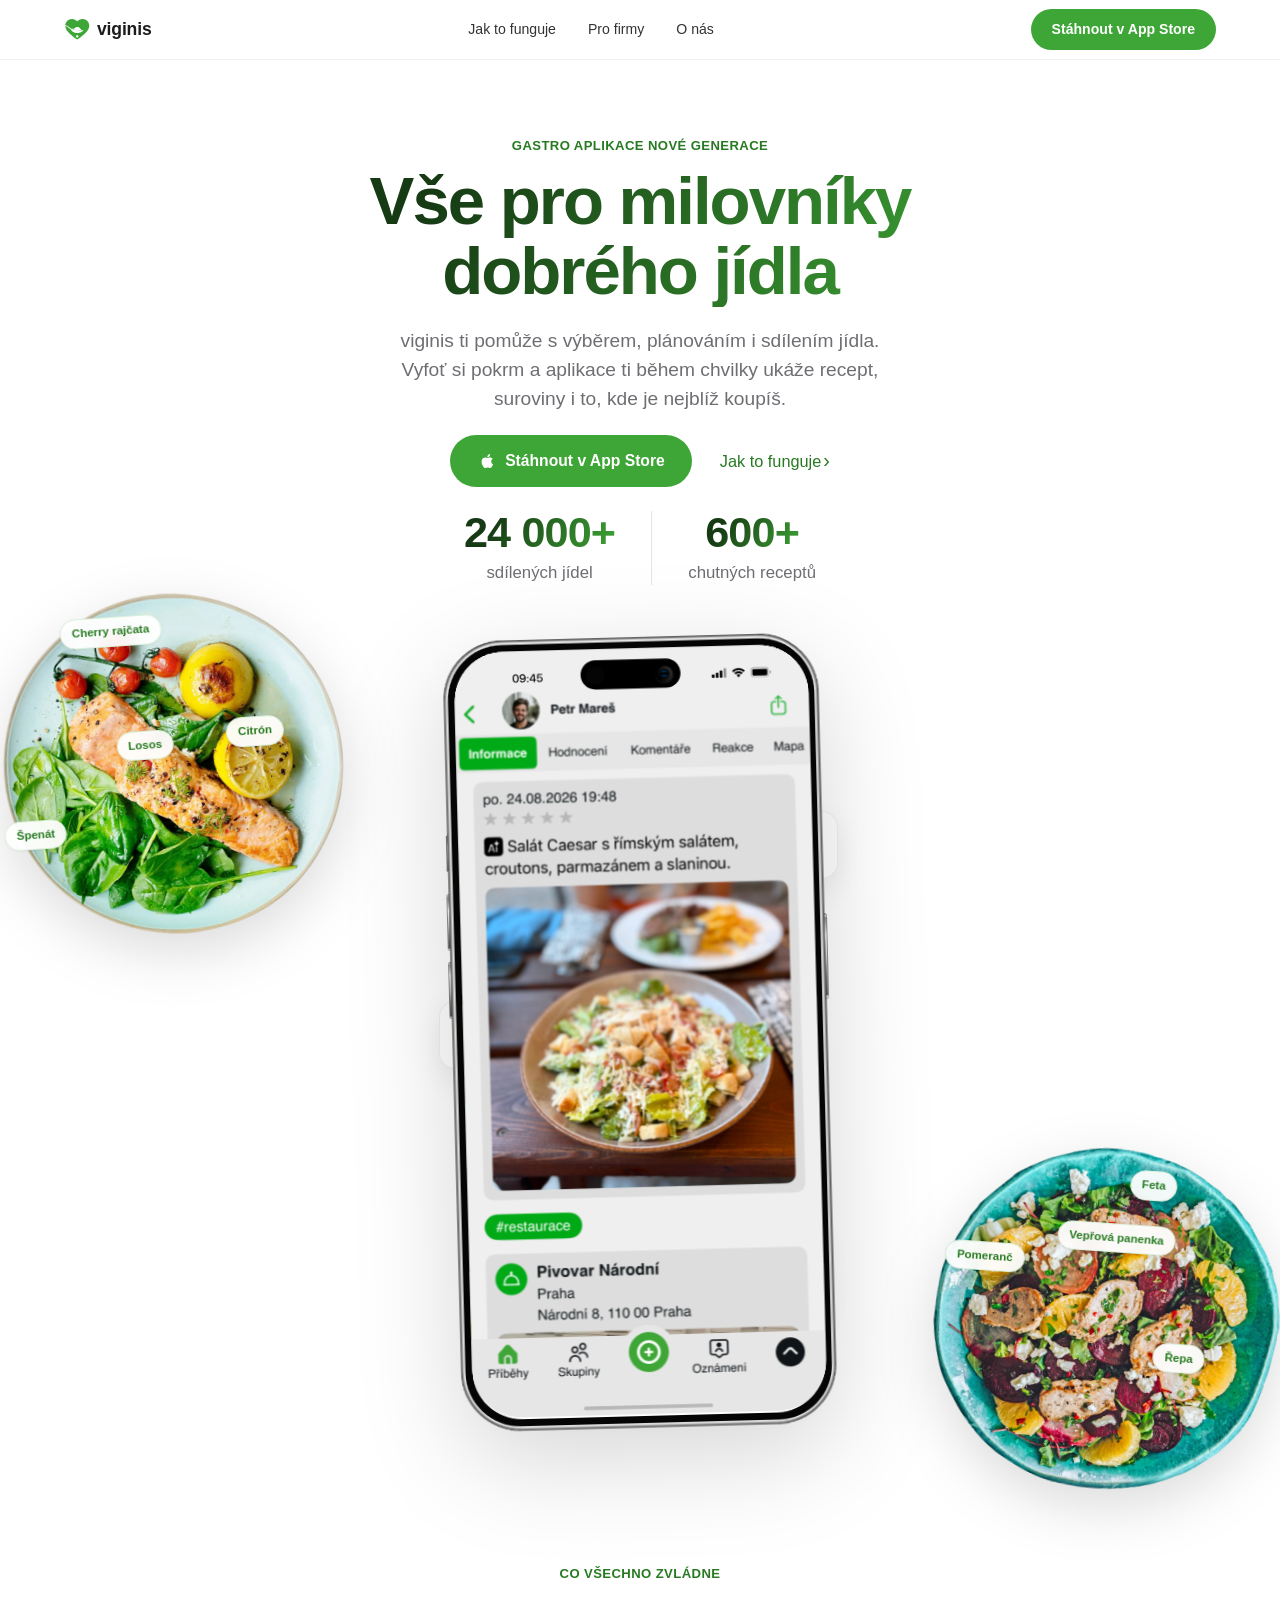
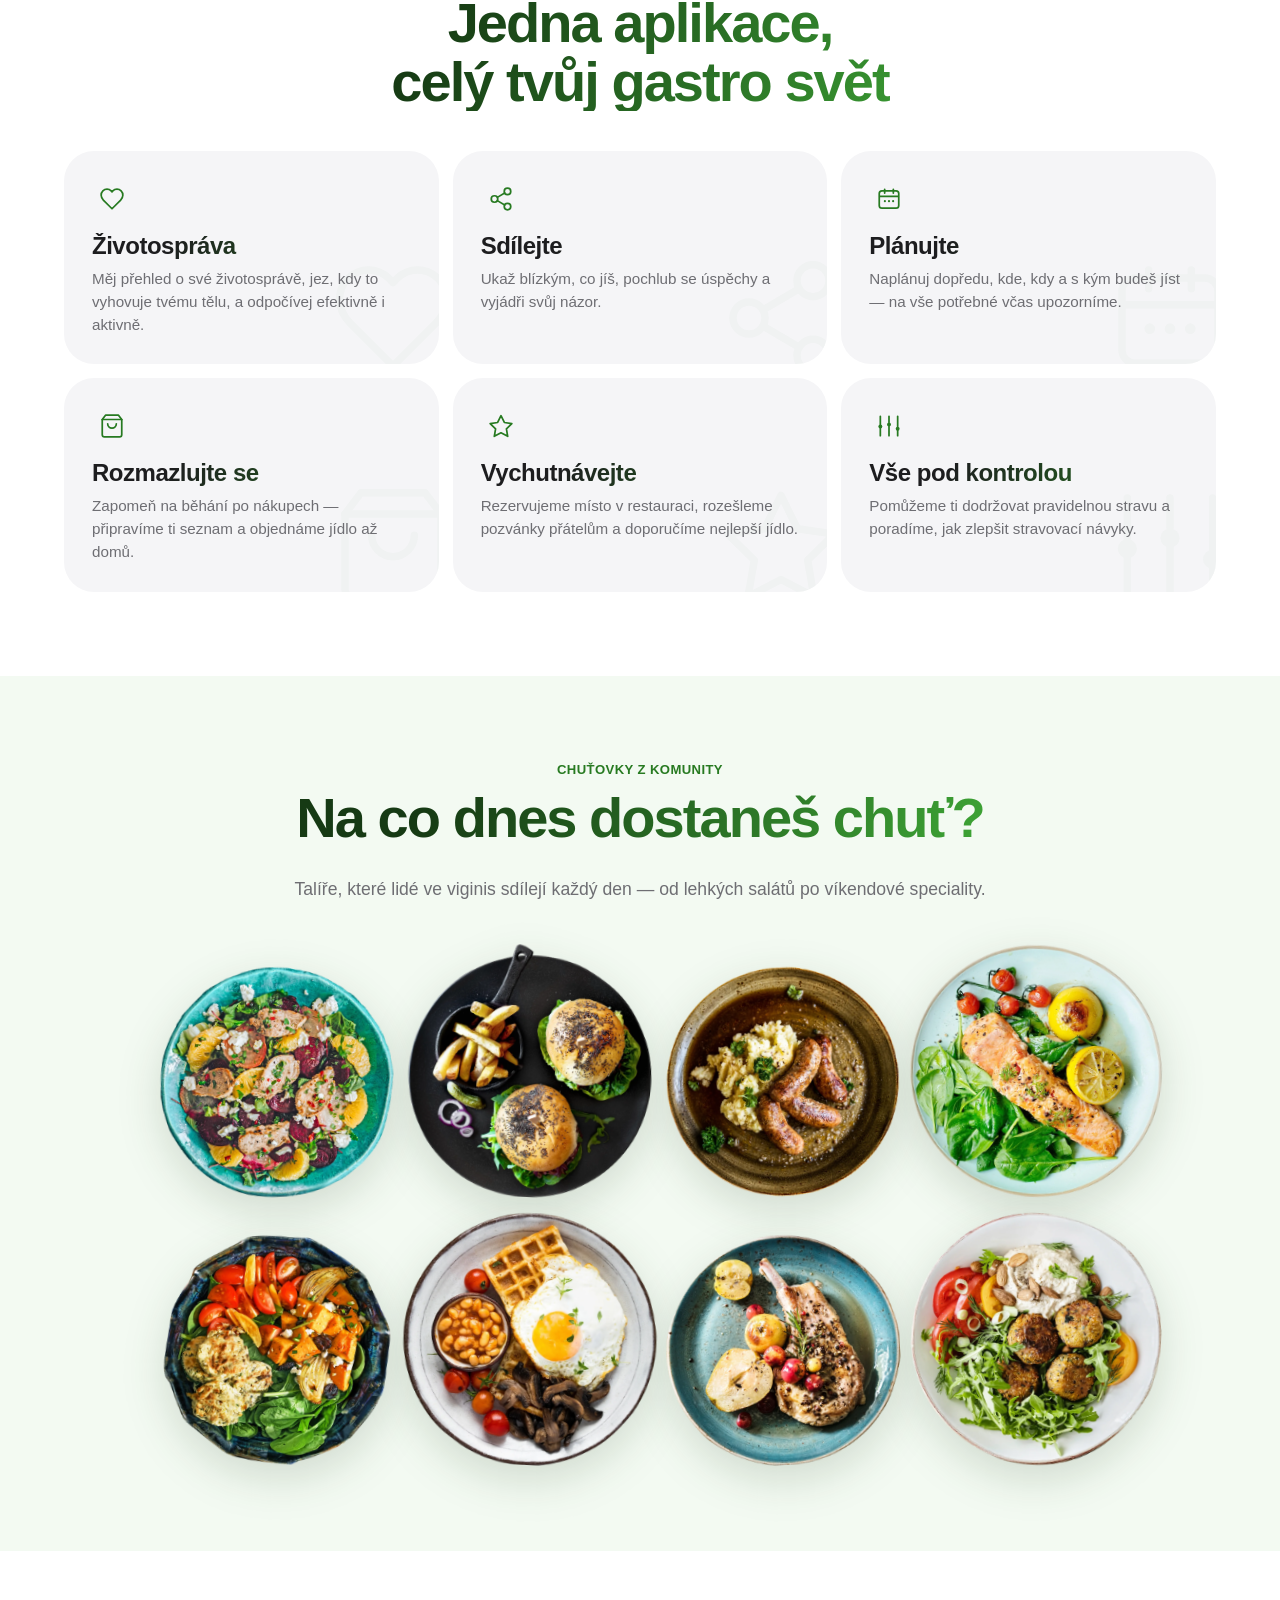
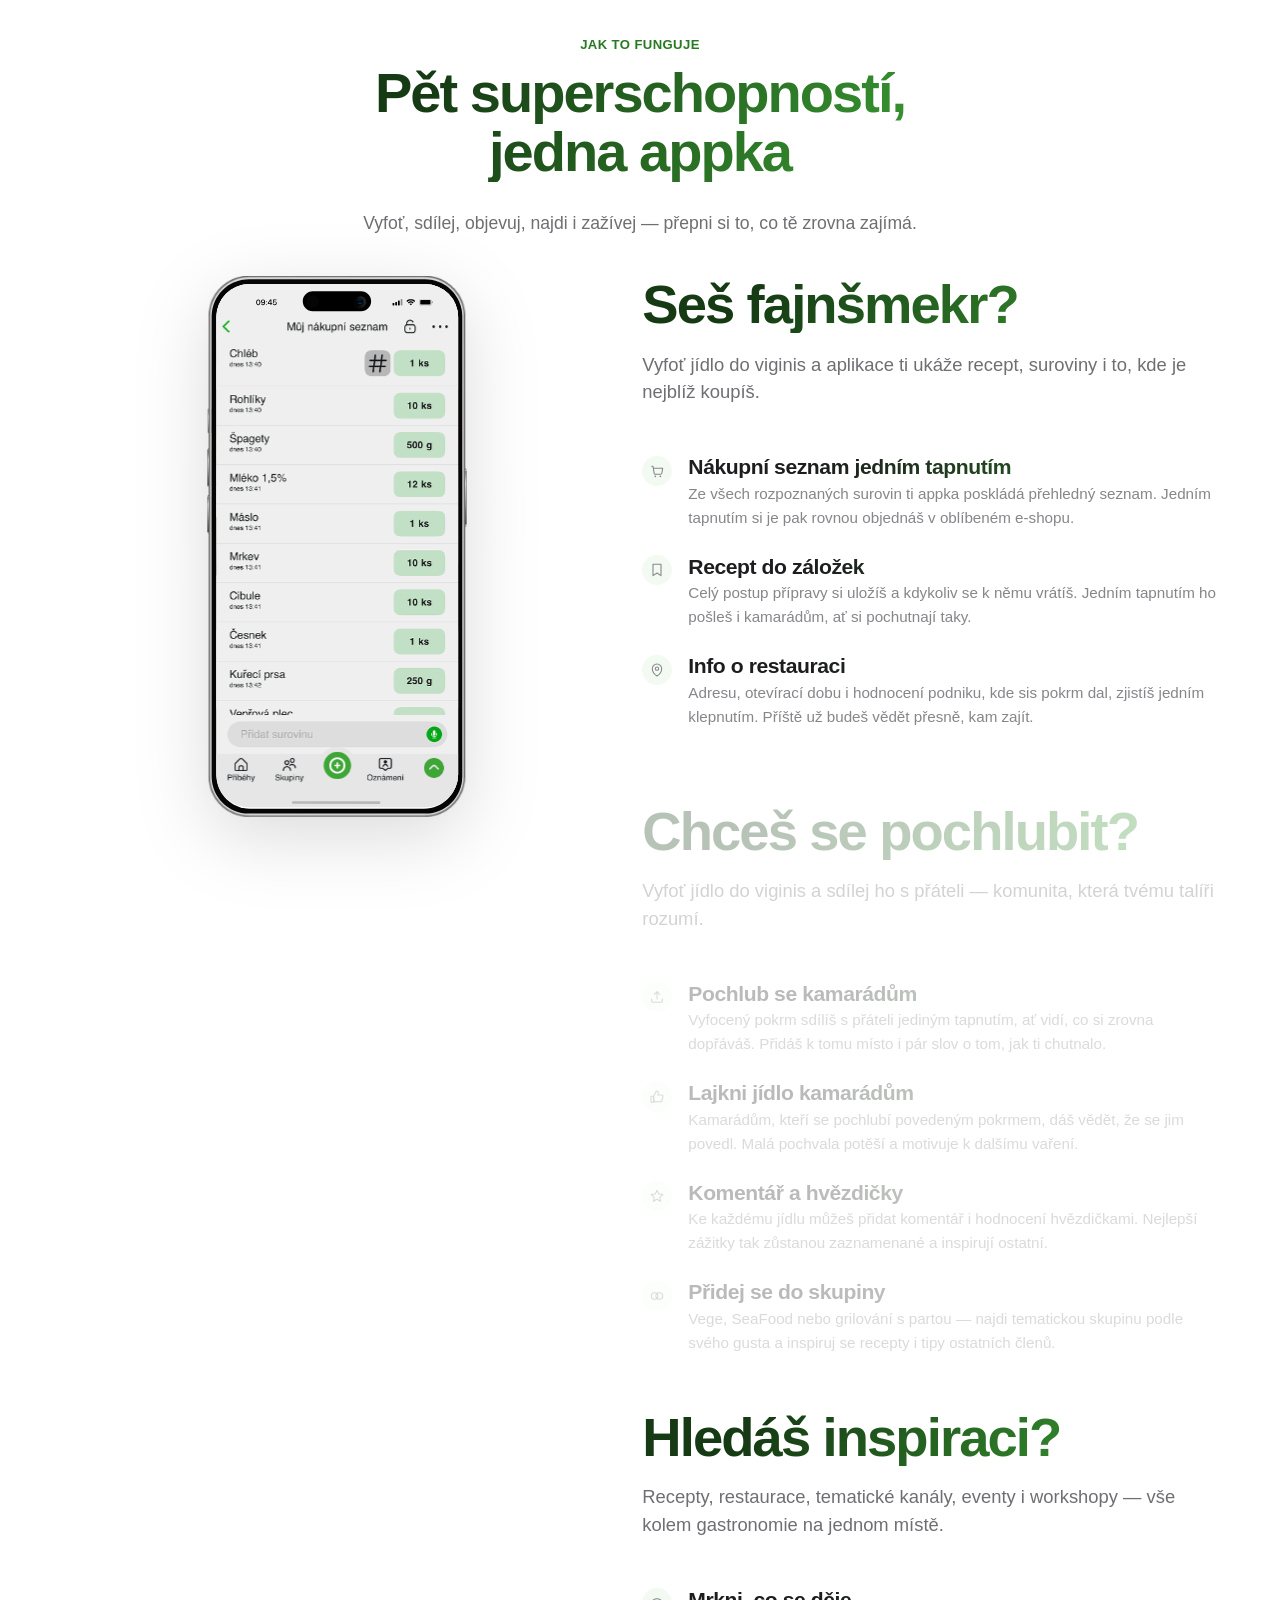
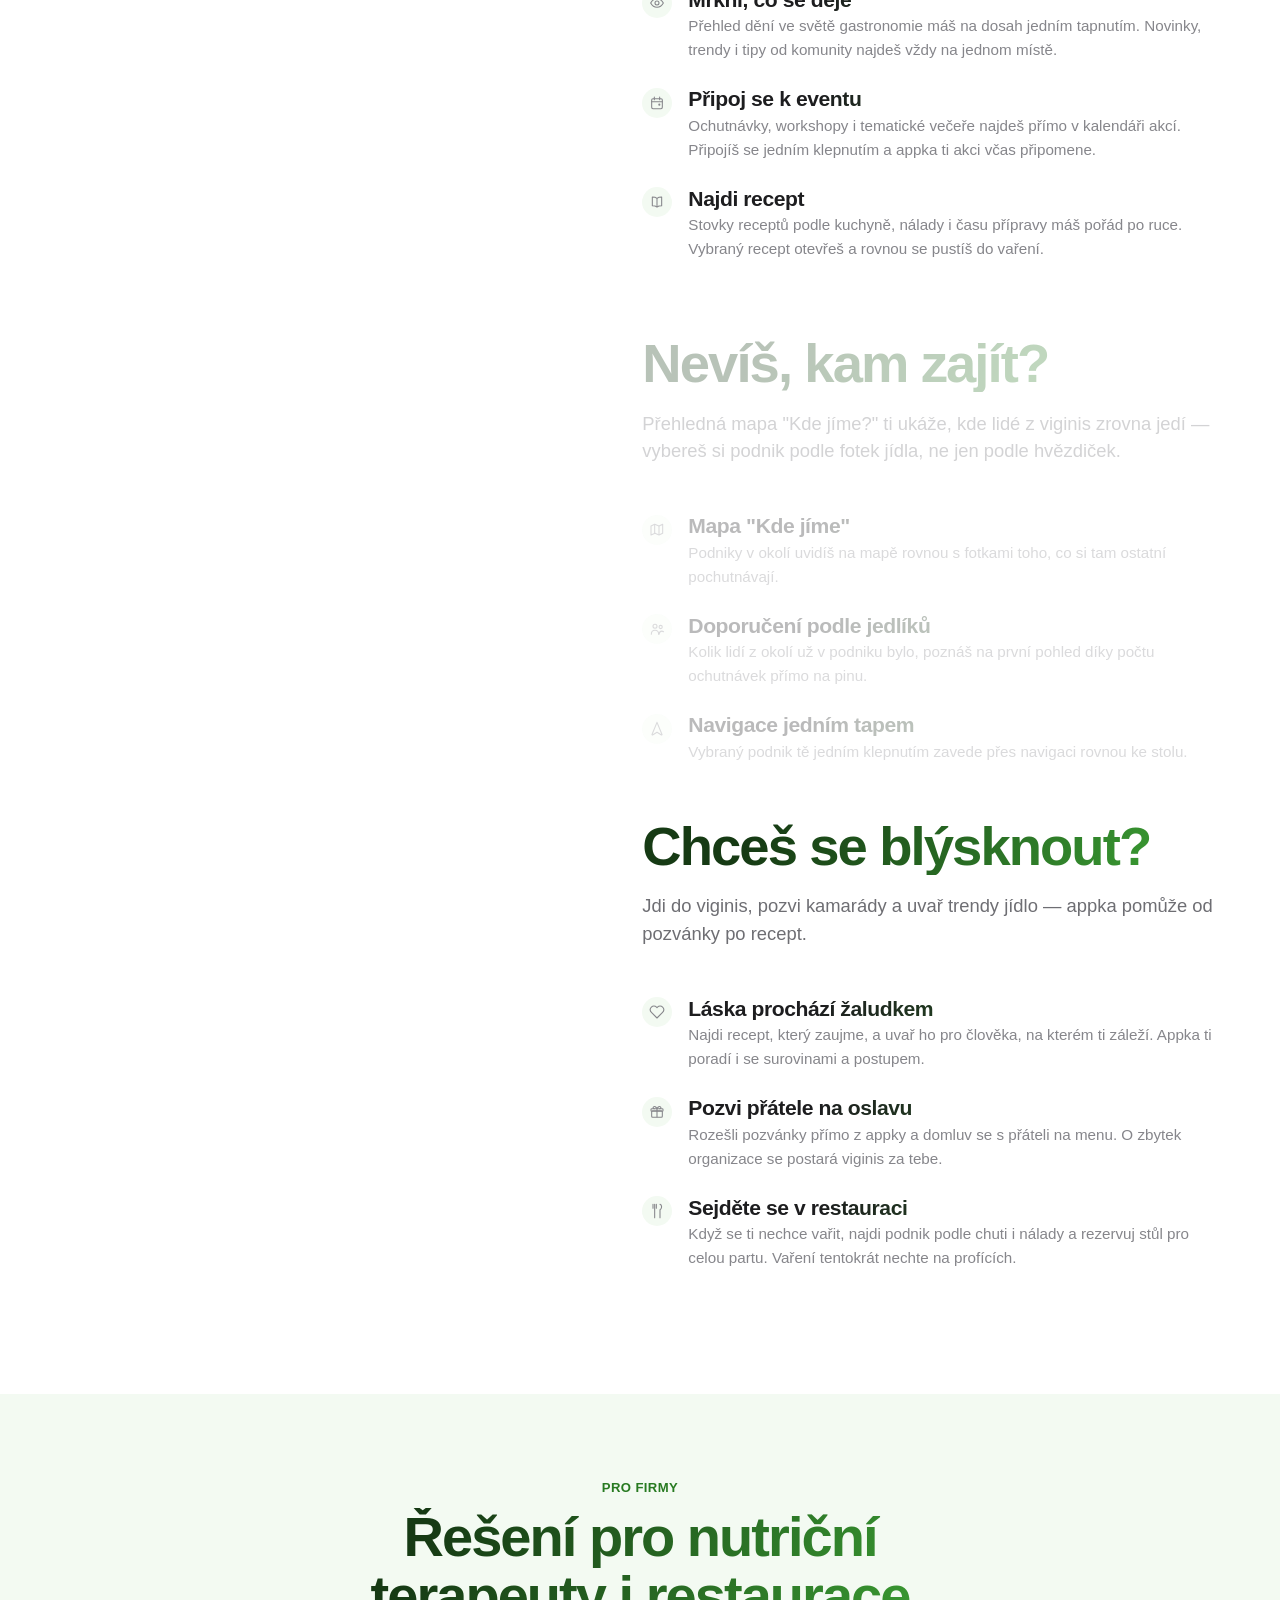
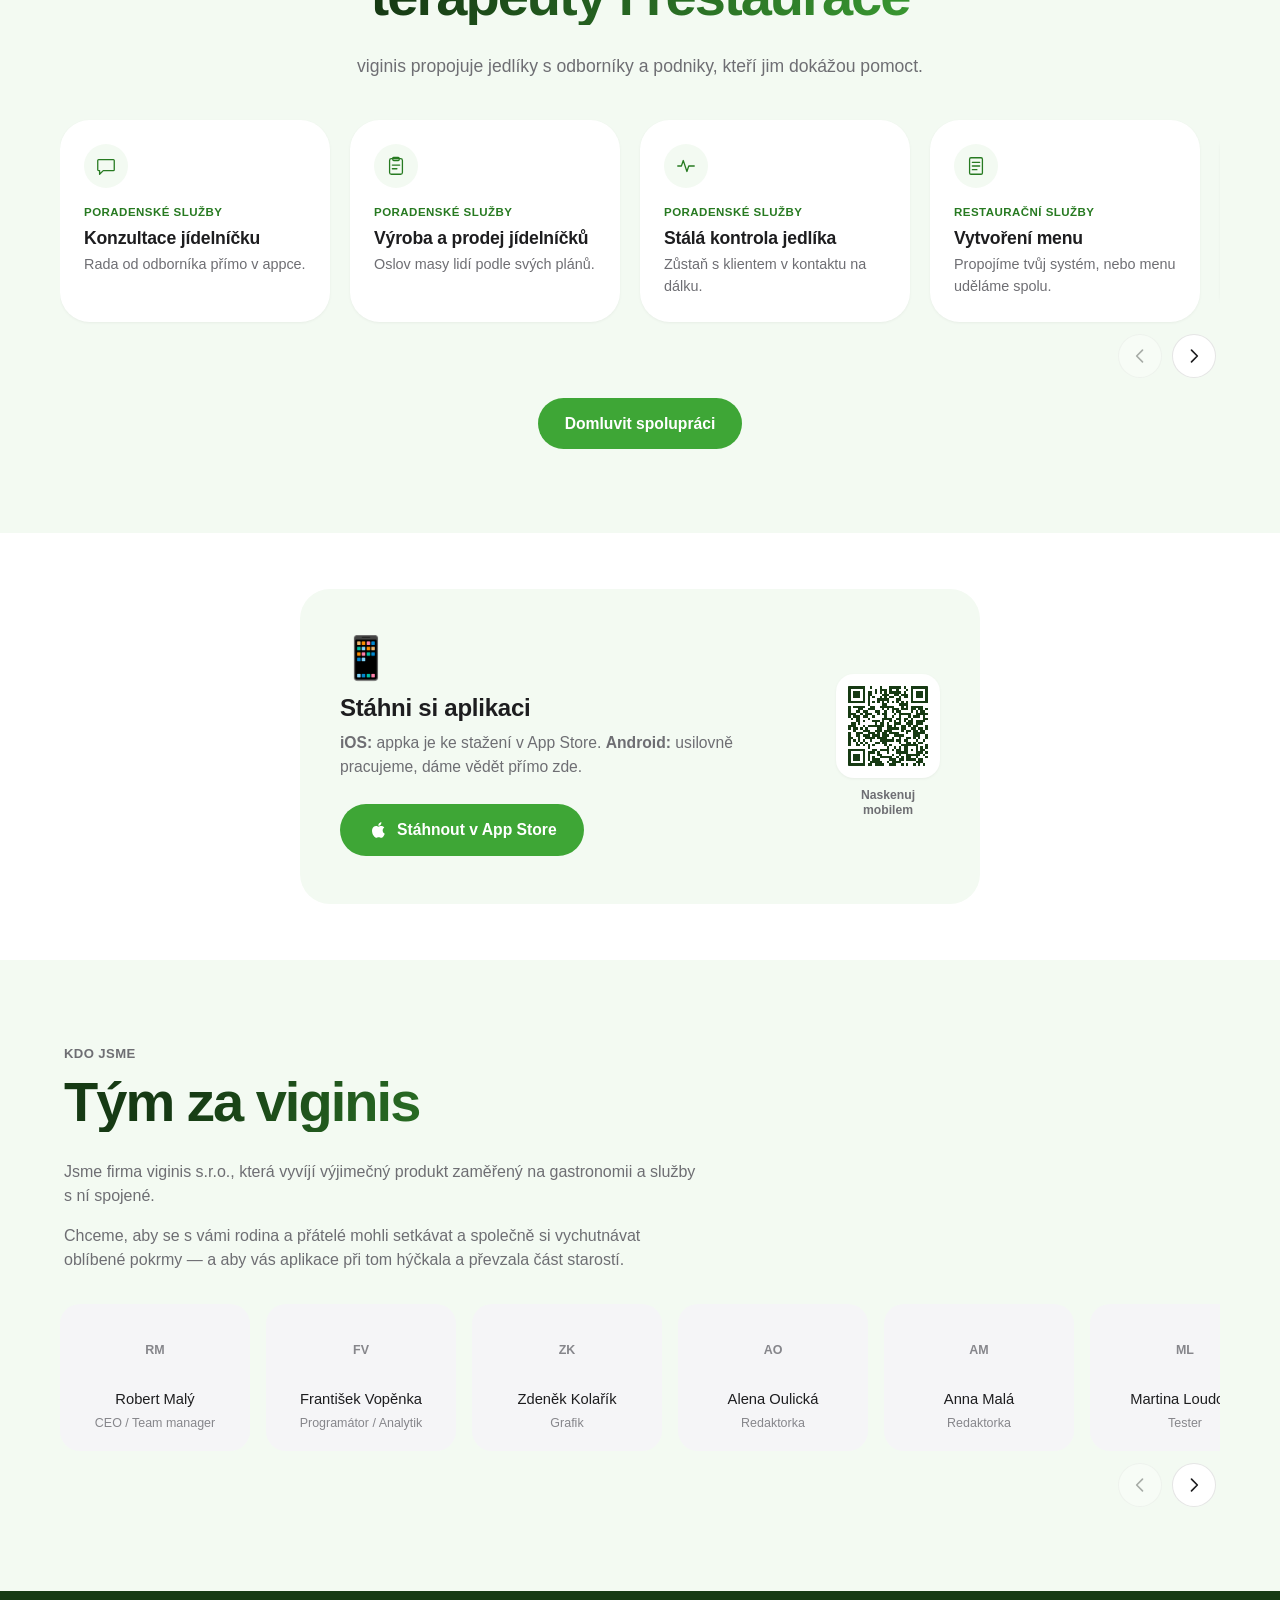
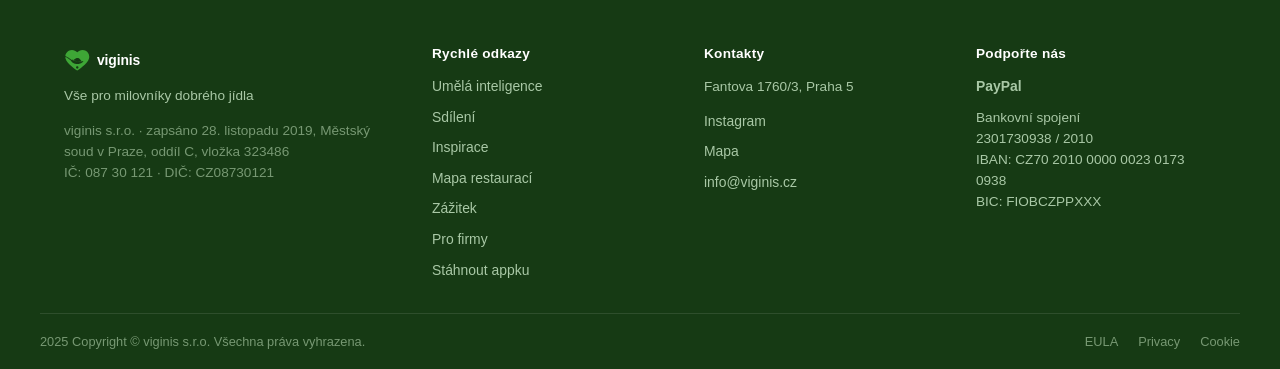
==== commit 22462159: "Revert "Add scattered logo heart watermarks across the page background" This reverts commit 06b21080" ====
--- a/index.html
+++ b/index.html
@@ -23,27 +23,9 @@
 <link rel="icon" type="image/svg+xml" href="assets/img/logo-icon.svg">
 <link rel="apple-touch-icon" href="assets/img/apple-touch-icon.png">
 <meta name="theme-color" content="#3EA636">
-<link rel="stylesheet" href="assets/css/style.css?v=52">
+<link rel="stylesheet" href="assets/css/style.css?v=51">
 </head>
 <body>
-
-<svg width="0" height="0" style="position:absolute" aria-hidden="true">
-  <symbol id="bgHeartShape" viewBox="780 124 452 396">
-    <path d="M1158.09 160.64C1141.14 151.33 1121.8 146 1101.24 146C1064.67 146 1032.06 162.6 1010.34 188.71C988.77 162.6 956.17 146 919.66 146C898.96 146 879.62 151.34 862.74 160.64C829.97 178.84 806.82 212.01 802.55 250.95C854.29 273.62 878.38 294.51 885.77 300.88C887.6 302.45 889.46 303.98 891.36 305.45C897.86 310.48 902.46 314.34 905.49 316.62C906.27 317.21 907.74 317.75 909.52 318.25C909.44 318.27 909.39 318.28 909.39 318.28C909.39 318.28 909.4 318.28 909.43 318.3C909.78 318.49 912.69 320.03 918.01 322.33C941.59 332.53 1012.62 357.63 1118.95 345.81C1118.88 345.78 1118.82 345.76 1118.74 345.73C1118.8 345.73 1118.87 345.75 1118.93 345.76C1118.97 345.76 1118.97 345.79 1118.95 345.81C1112.04 353.15 1092.29 380.19 1046.47 388.71C1046.42 388.72 1046.36 388.73 1046.31 388.74C1045.71 388.85 1045.11 388.96 1044.5 389.06C1043.83 389.18 1043.15 389.29 1042.46 389.4C1042.38 389.41 1042.31 389.42 1042.24 389.43C1041.62 389.53 1040.99 389.62 1040.35 389.71C1039.67 389.81 1038.99 389.9 1038.3 389.99C1038.26 389.99 1038.22 390 1038.18 390.01C1024.64 391.74 1009.04 391.88 991.1 389.62C939.95 383.17 915.61 359.23 907.73 343.68C907.48 343.28 906.96 342.48 906.17 341.35C906.14 341.31 906.12 341.27 906.08 341.23C906.06 341.2 906.04 341.17 906.02 341.15C905.26 340.06 904.26 338.68 903.02 337.06C902.91 336.91 902.8 336.77 902.68 336.61C884.51 314.01 857.37 296.13 837.72 285.06C834.8 283.42 832.04 281.92 829.5 280.58C829.27 280.46 829.04 280.34 828.82 280.22C828.36 279.98 827.92 279.75 827.48 279.52C827.04 279.29 826.61 279.07 826.19 278.85C825.76 278.63 825.35 278.42 824.94 278.22C824.33 277.91 823.74 277.61 823.17 277.33C822.79 277.14 822.42 276.96 822.05 276.78C821.14 276.33 820.29 275.92 819.51 275.54C819.03 275.31 818.59 275.1 818.16 274.9C814.89 273.35 813.01 272.54 813.01 272.54C809.22 271.03 805.55 269.51 801.86 268.05C802.26 279.27 804.28 290.07 807.63 300.23C827.89 391.19 1010.34 505.8 1010.34 505.8C1010.34 505.8 1193.01 391.19 1213.22 300.23C1216.97 288.84 1219.06 276.65 1219.06 263.95C1219.06 219.45 1194.46 180.78 1158.09 160.66V160.64ZM932.58 325.36C923.51 322.05 916.5 319.03 912.46 317.19C918.11 316.33 928.77 315.75 942.3 315.6C943.22 315.59 944.15 315.58 945.1 315.58C944.04 316.53 943.03 317.46 942.06 318.36C939.43 320.83 936.84 323.39 934.35 325.99C933.75 325.78 933.17 325.56 932.59 325.35L932.58 325.36ZM1020.67 342.82C1000.3 340.92 980.67 337.83 965.39 334.12C957.04 332.09 948.53 329.62 940.01 326.74C941.47 325.29 942.95 323.86 944.43 322.47C946.19 320.82 948.12 319.08 950.19 317.3C960.79 308.16 975.21 297.87 991.19 292.42C1002.21 288.66 1012.89 287.56 1022.94 289.17C1034.05 290.95 1045.77 297.38 1057.79 308.29C1065.28 315.09 1072.74 323.48 1080.01 333.27C1081.56 335.36 1083.1 337.51 1084.63 339.73C1085.81 341.43 1086.97 343.16 1088.11 344.89C1065.58 345.59 1042.93 344.89 1020.68 342.82H1020.67ZM1093.68 345.43C1093.55 345.43 1093.42 345.44 1093.29 345.45C1091.33 342.32 1089.28 339.2 1087.16 336.15C1086.41 335.06 1085.64 333.98 1084.88 332.91C1085.16 332.99 1085.44 333.06 1085.71 333.14C1096.39 336.14 1107.23 339.63 1118.06 343.71C1109.82 344.49 1101.68 345.05 1093.67 345.43H1093.68ZM1010.46 472.68C998.81 472.68 989.37 463.24 989.37 451.59C989.37 439.94 998.81 430.5 1010.46 430.5C1022.11 430.5 1031.55 439.94 1031.55 451.59C1031.55 463.24 1022.11 472.68 1010.46 472.68Z"/>
-  </symbol>
-</svg>
-
-<div class="bg-hearts" aria-hidden="true">
-  <svg class="bg-heart" style="top:4%; left:7%; width:110px; transform:rotate(-12deg);"><use href="#bgHeartShape"></use></svg>
-  <svg class="bg-heart" style="top:11%; left:82%; width:80px; transform:rotate(16deg);"><use href="#bgHeartShape"></use></svg>
-  <svg class="bg-heart" style="top:23%; left:40%; width:140px; transform:rotate(-6deg);"><use href="#bgHeartShape"></use></svg>
-  <svg class="bg-heart" style="top:33%; left:12%; width:95px; transform:rotate(10deg);"><use href="#bgHeartShape"></use></svg>
-  <svg class="bg-heart" style="top:46%; left:88%; width:125px; transform:rotate(-18deg);"><use href="#bgHeartShape"></use></svg>
-  <svg class="bg-heart" style="top:57%; left:28%; width:75px; transform:rotate(8deg);"><use href="#bgHeartShape"></use></svg>
-  <svg class="bg-heart" style="top:67%; left:63%; width:155px; transform:rotate(-10deg);"><use href="#bgHeartShape"></use></svg>
-  <svg class="bg-heart" style="top:79%; left:5%; width:105px; transform:rotate(20deg);"><use href="#bgHeartShape"></use></svg>
-  <svg class="bg-heart" style="top:91%; left:72%; width:90px; transform:rotate(-14deg);"><use href="#bgHeartShape"></use></svg>
-</div>
 
 <div class="cursor-glow" id="cursorGlow" aria-hidden="true"></div>
 
--- a/assets/css/style.css
+++ b/assets/css/style.css
@@ -46,7 +46,6 @@
   html, .b2b-carousel, .team-carousel{ scroll-behavior: smooth; }
 }
 body{
-  position: relative;
   margin: 0;
   overflow-x: hidden;
   font-family: var(--font-sans);
@@ -75,22 +74,6 @@
   will-change: transform;
 }
 .cursor-glow.is-active{ opacity: 1; }
-
-/* faint scattered logo watermarks across the page background, same
-   z-index:0 tier as the cursor glow — sits behind all real content */
-.bg-hearts{
-  position: absolute;
-  inset: 0;
-  z-index: 0;
-  overflow: hidden;
-  pointer-events: none;
-}
-.bg-heart{
-  position: absolute;
-  height: auto;
-  color: var(--brand);
-  opacity: .05;
-}
 
 img{ max-width: 100%; display: block; }
 a{ color: inherit; text-decoration: none; }
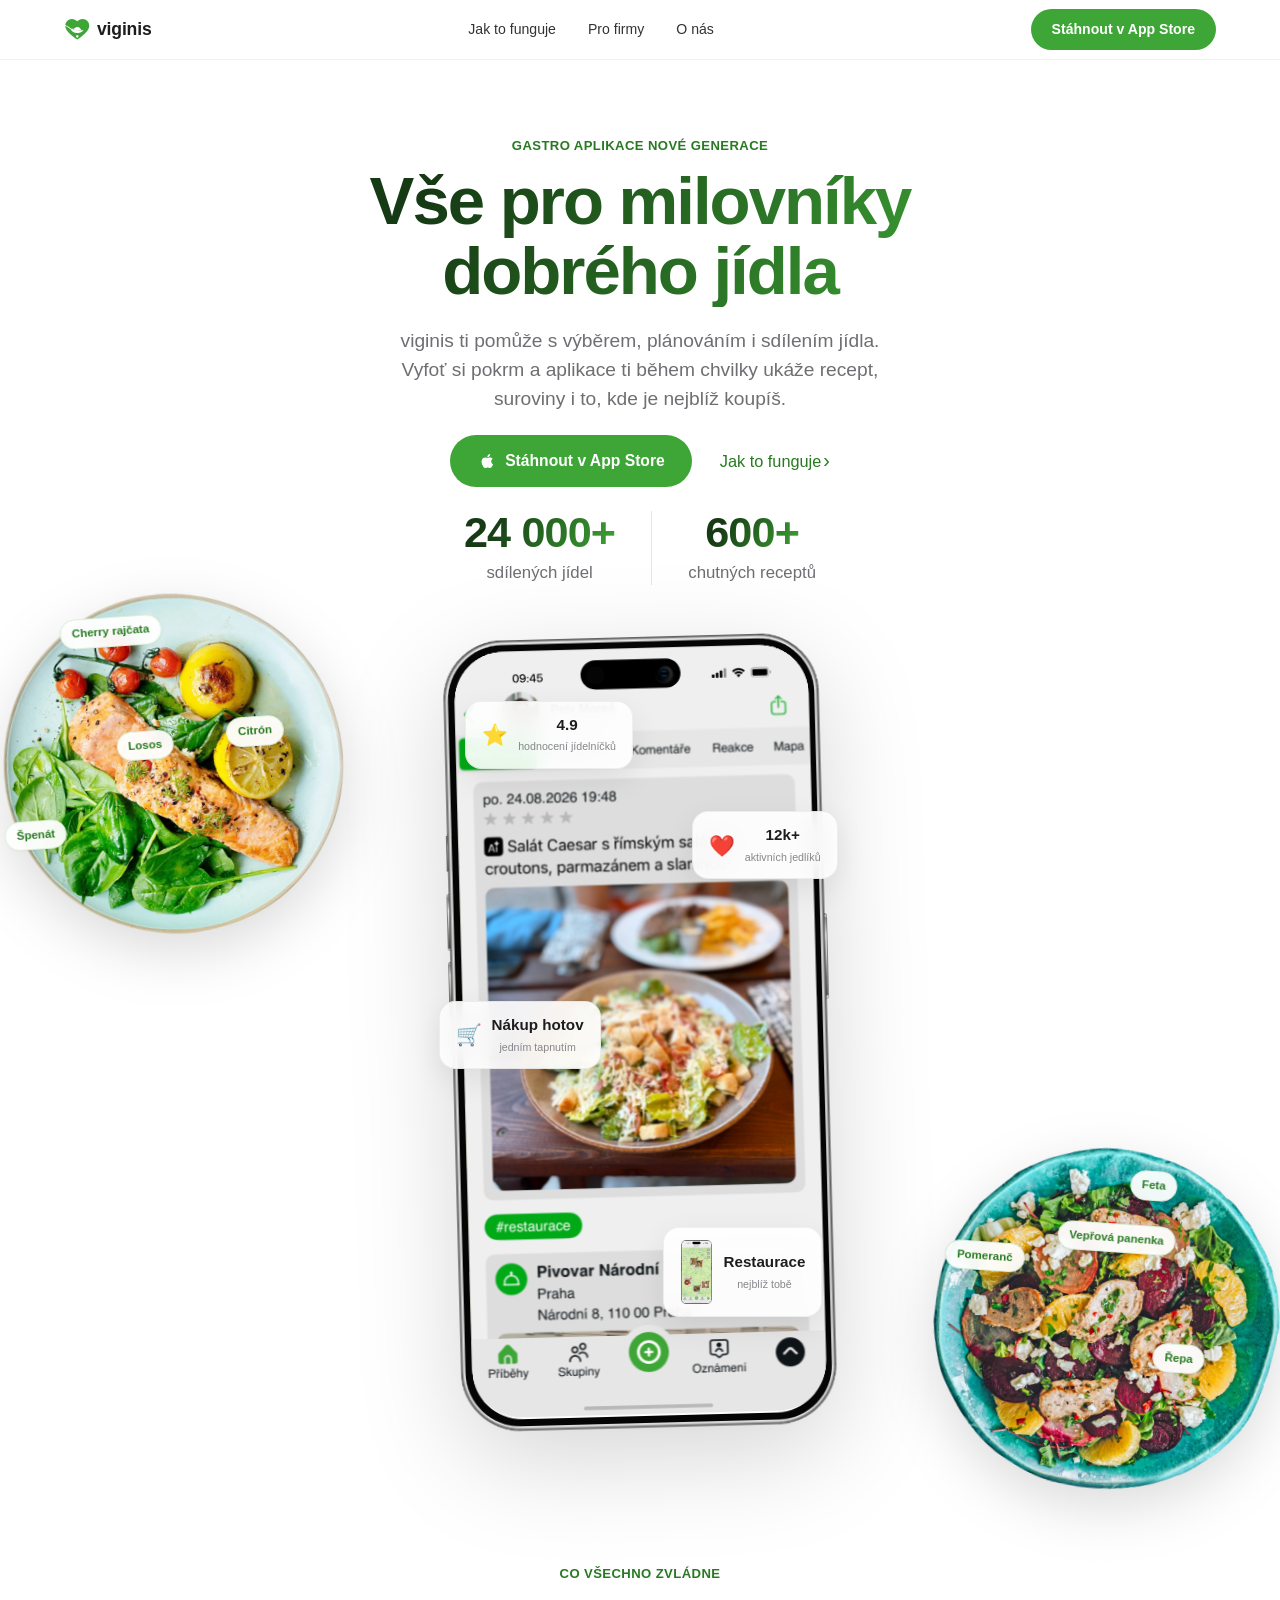
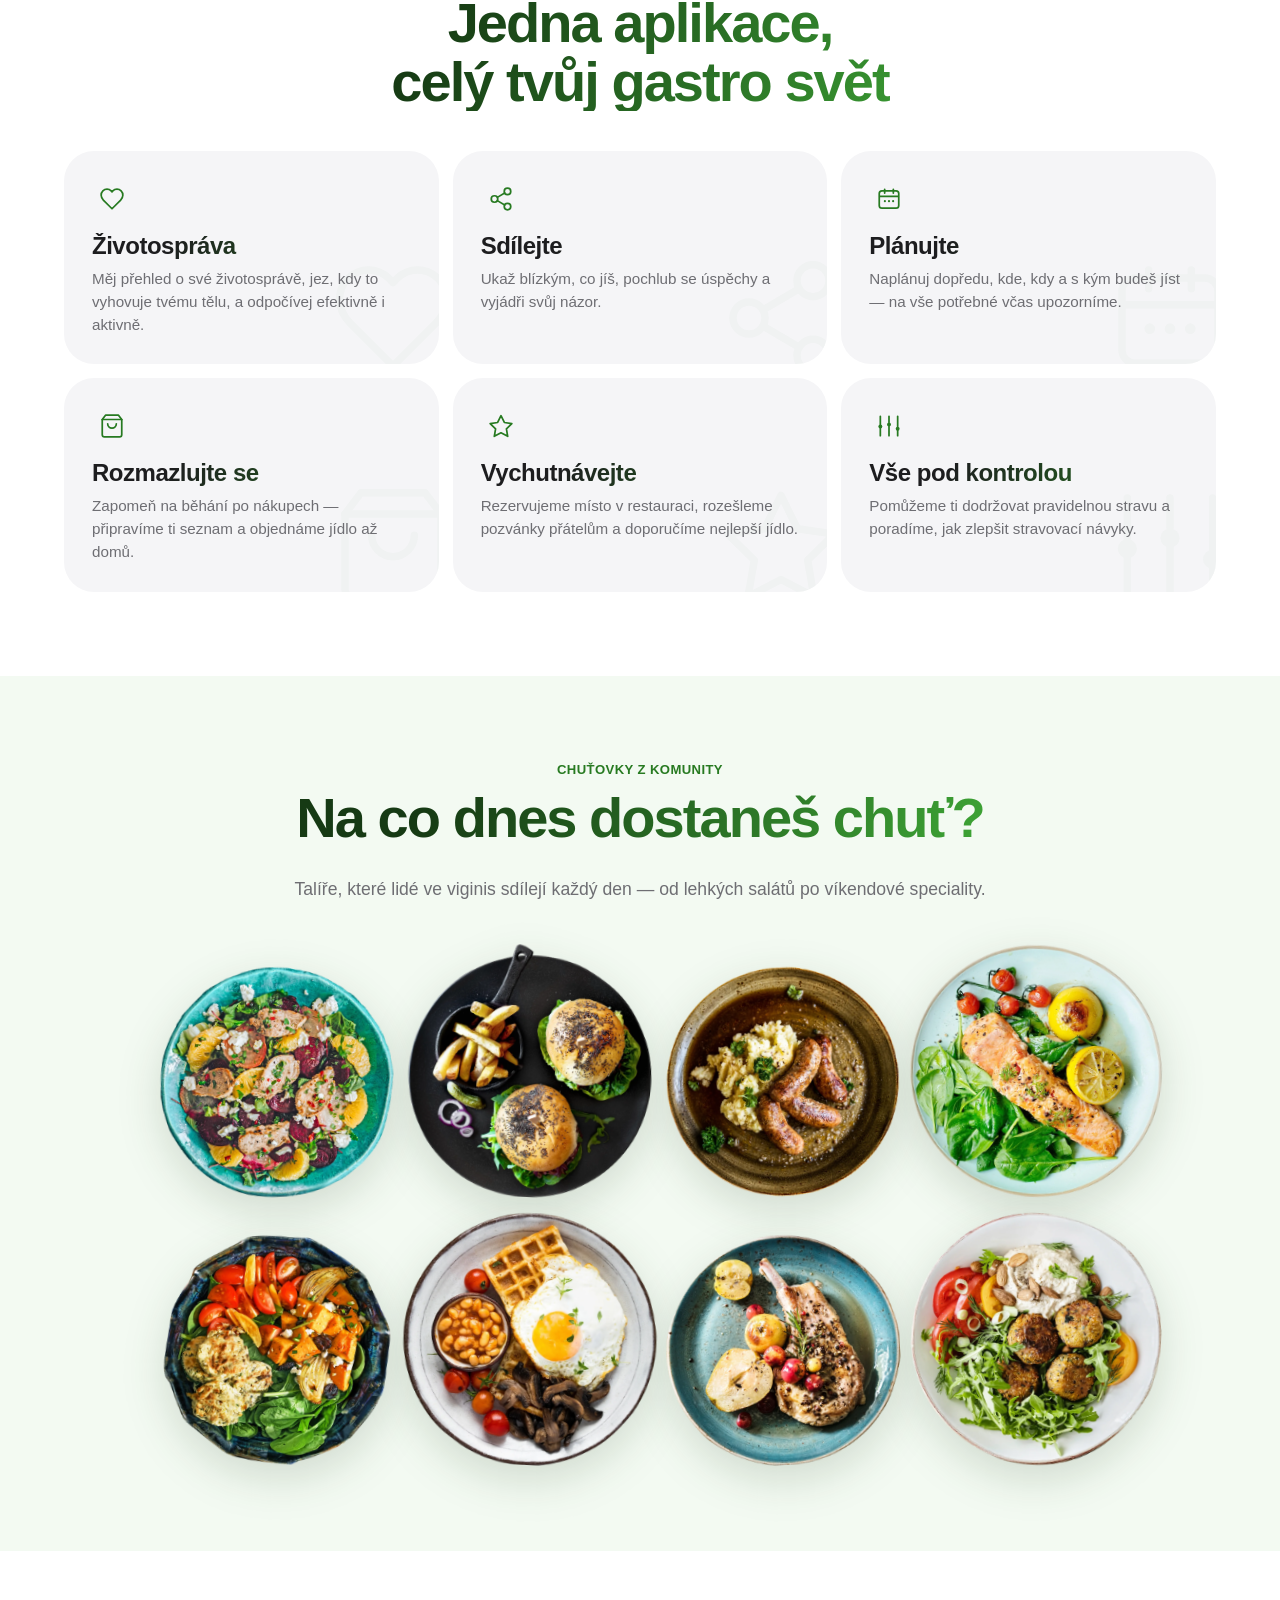
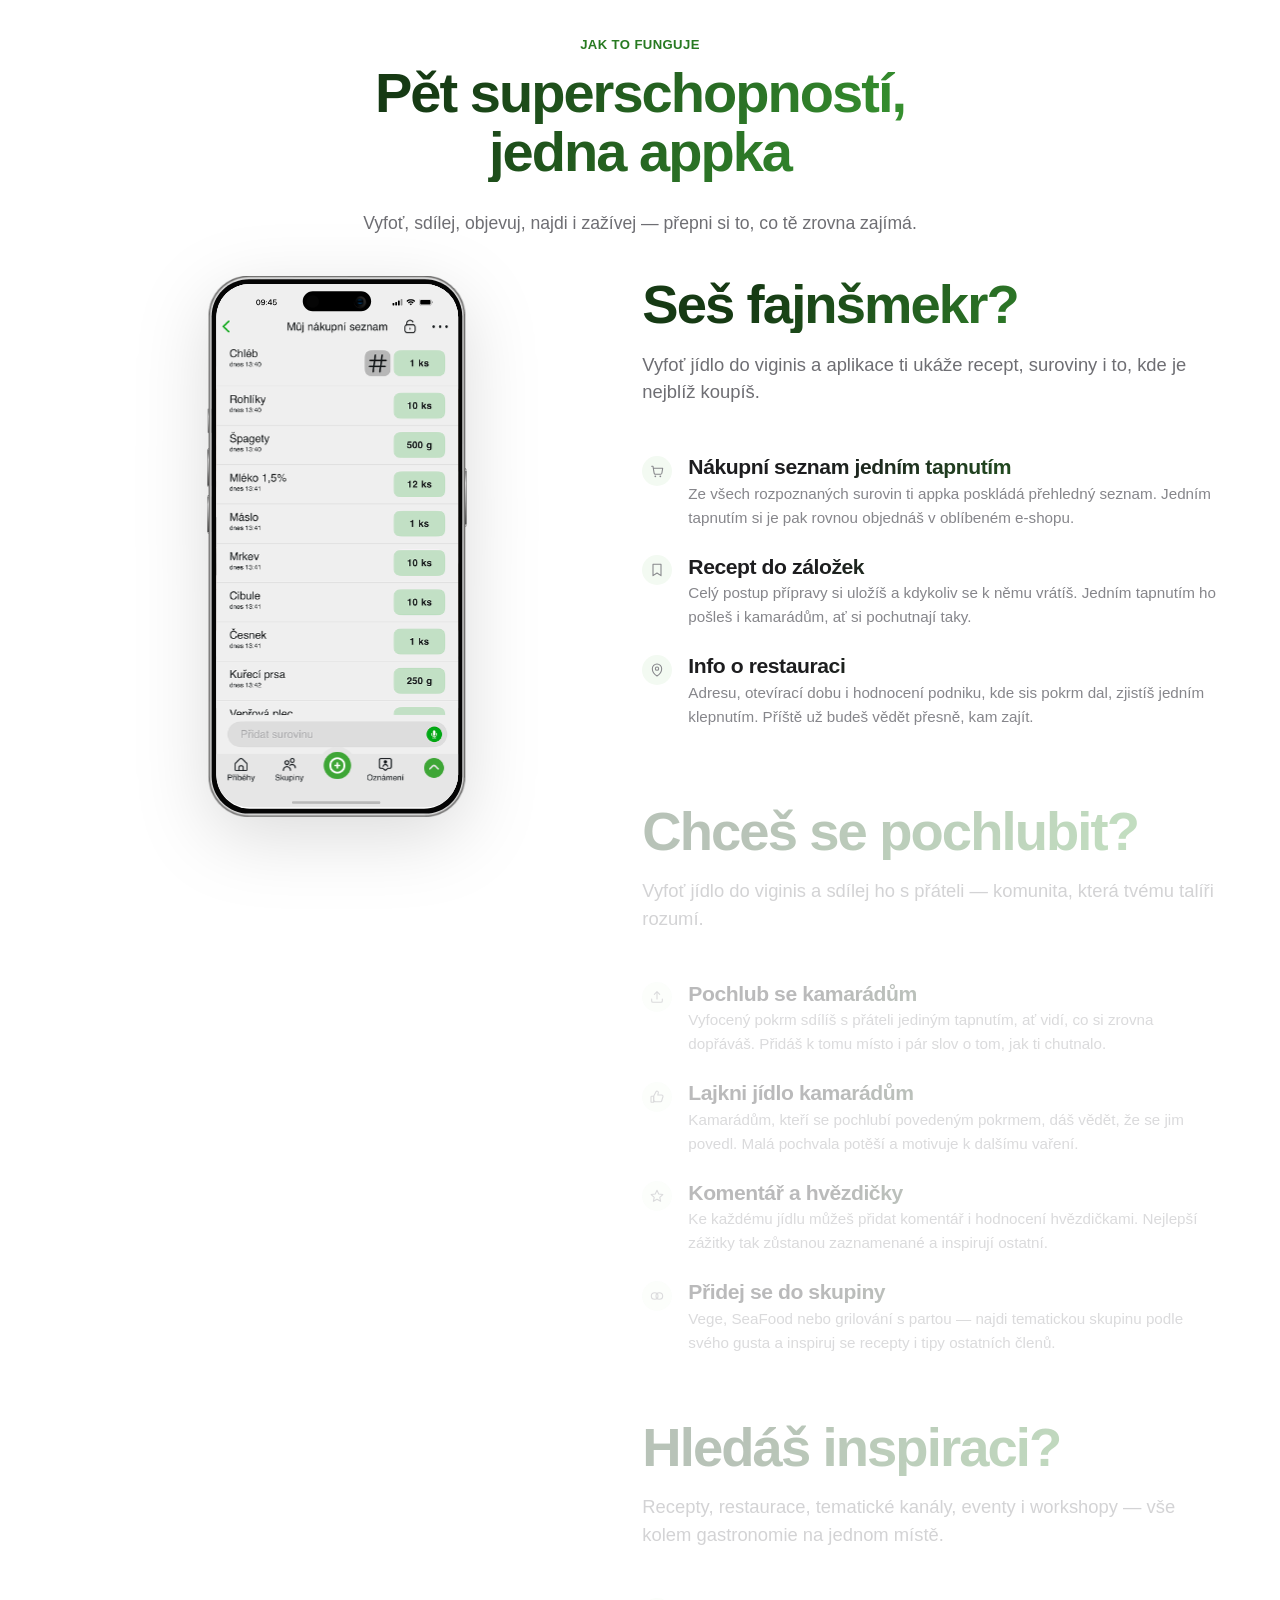
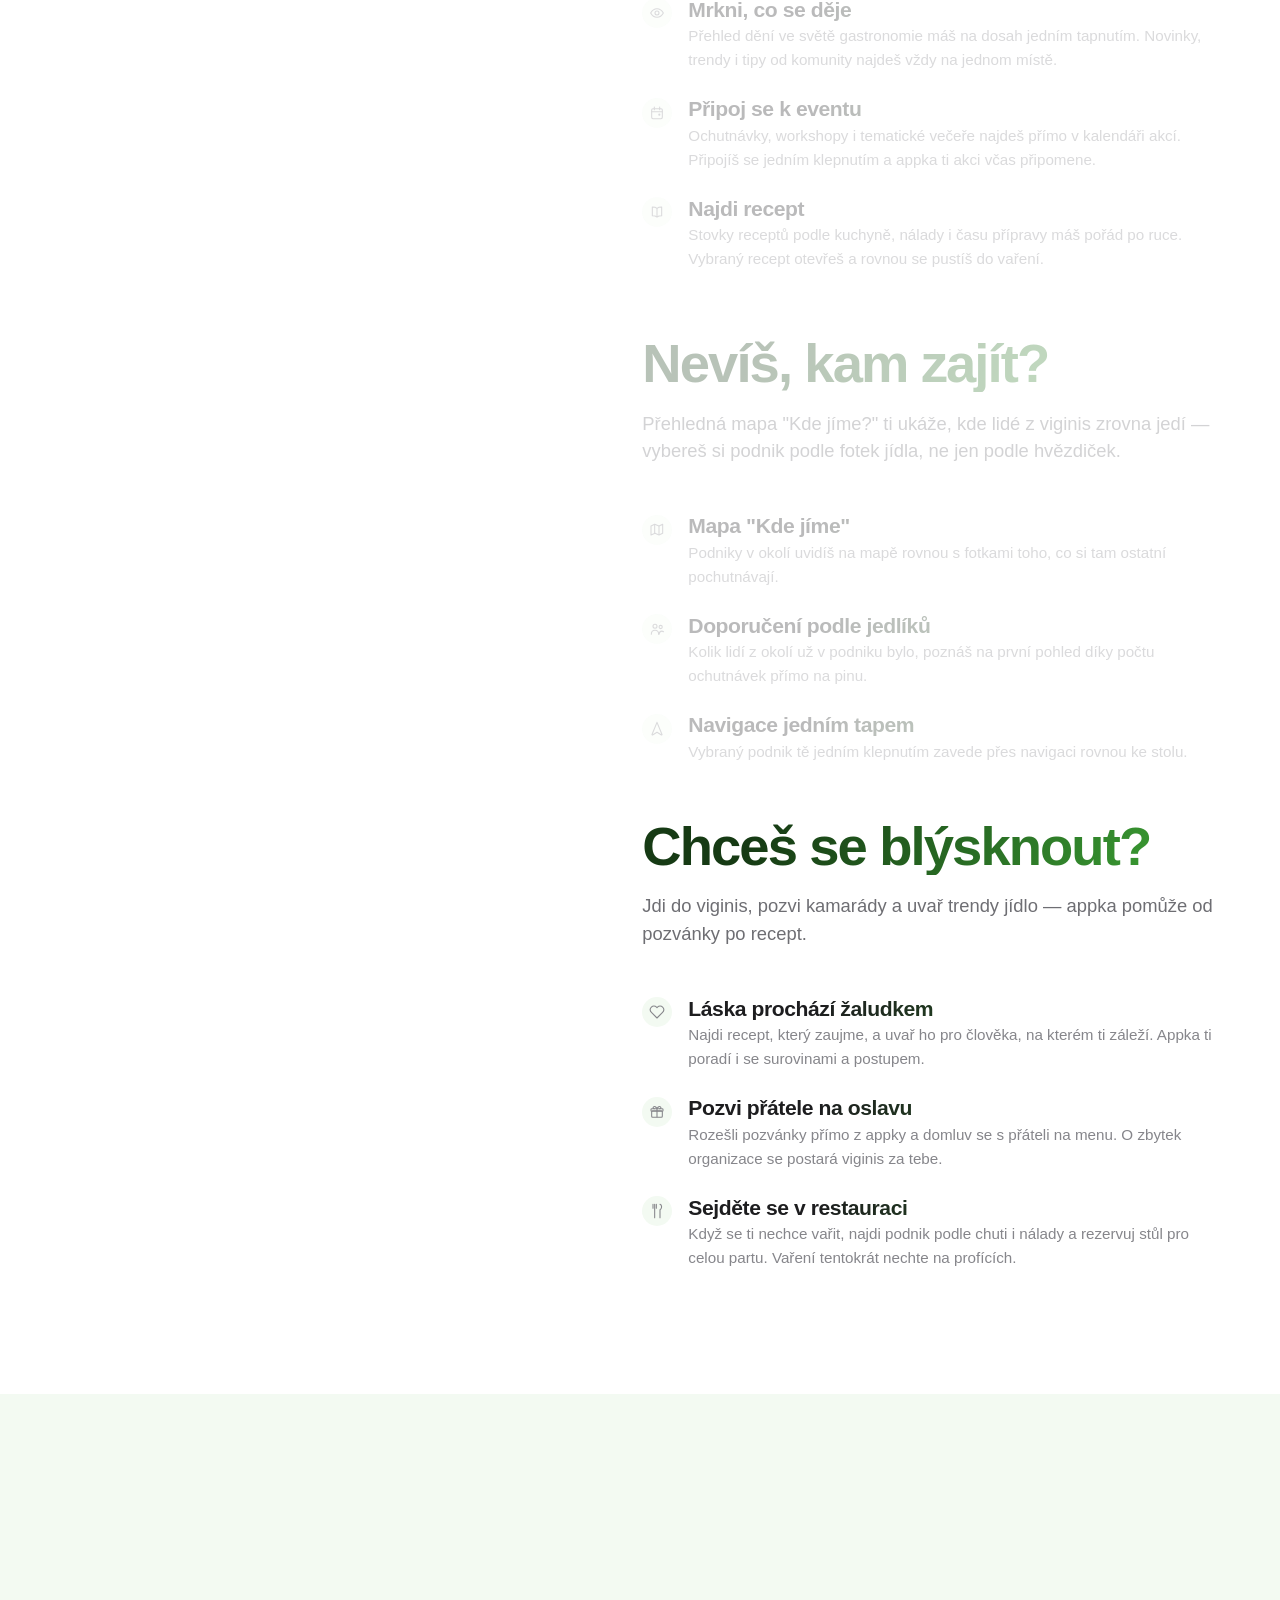
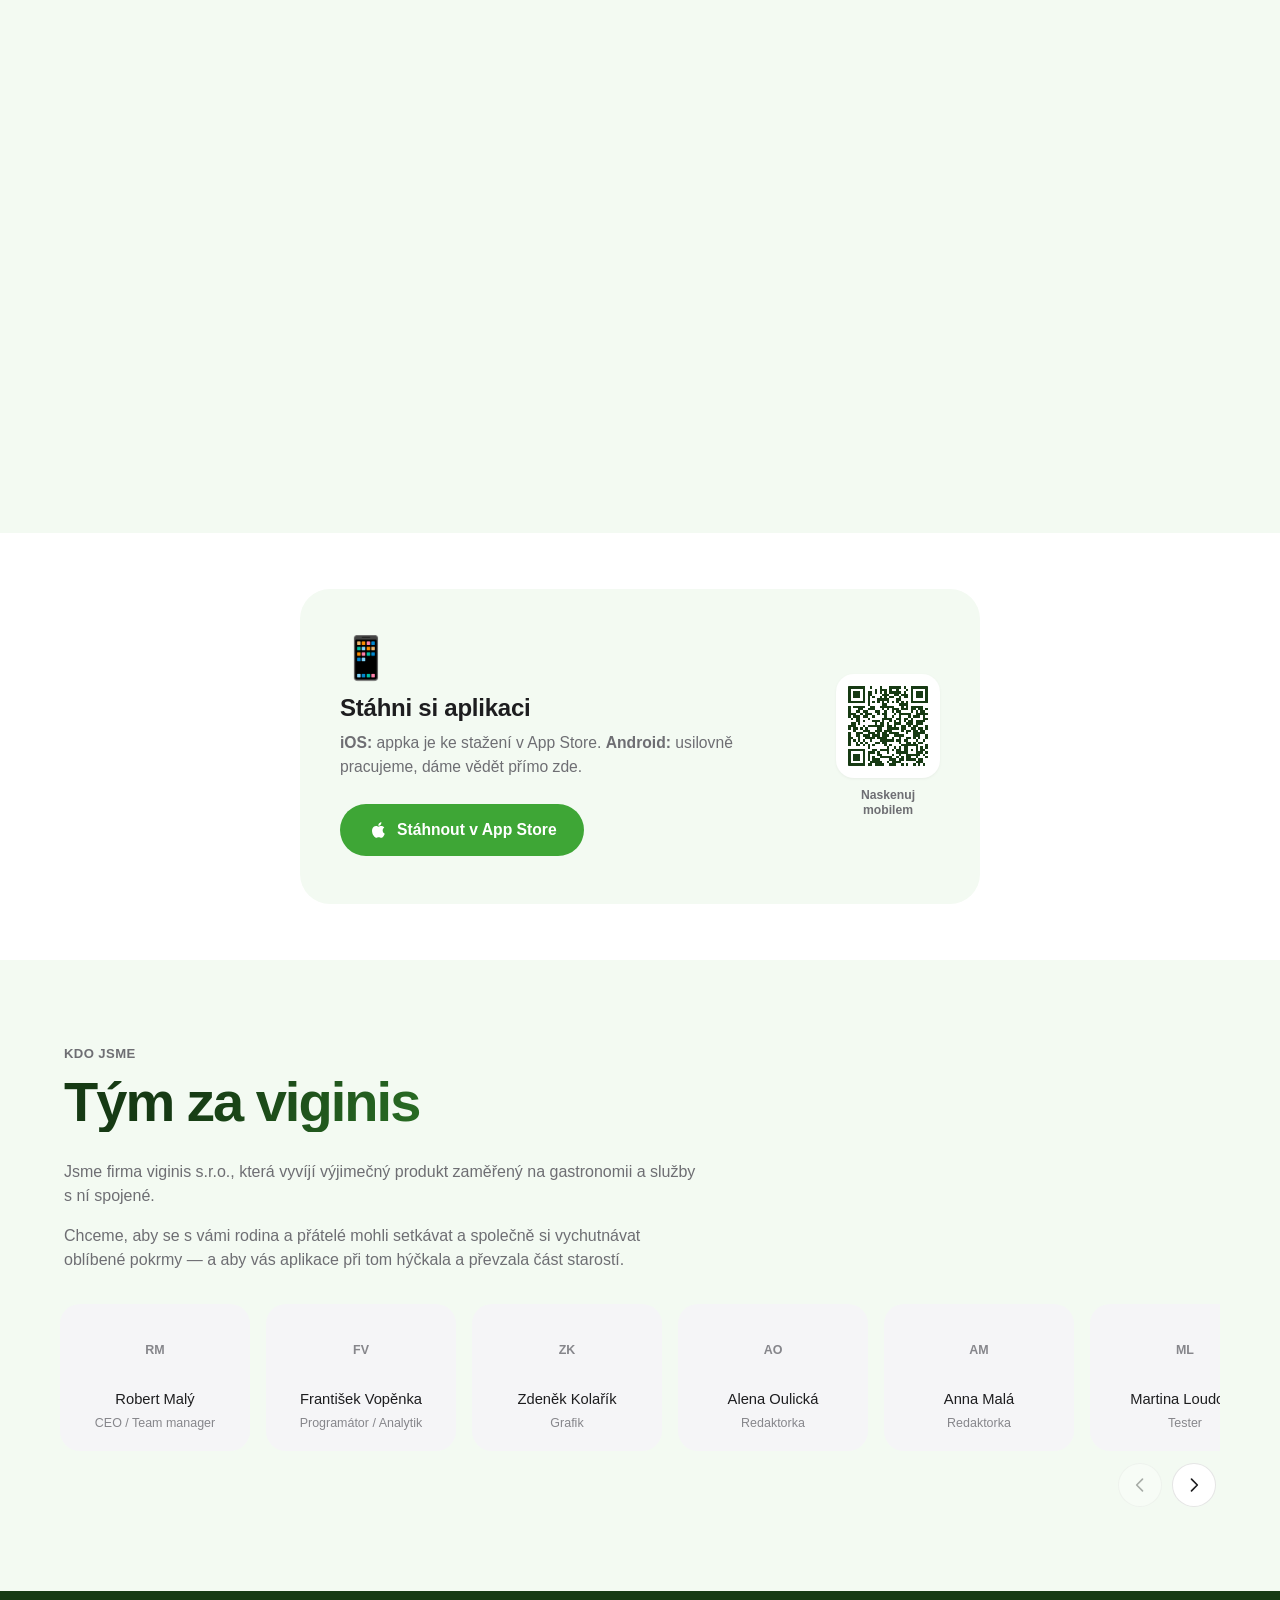
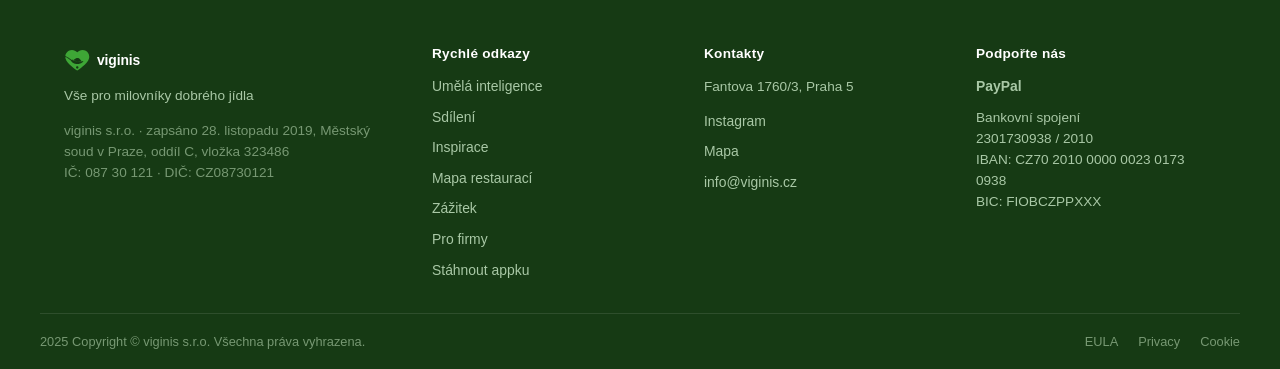
==== commit 93bc805b: "Fix hero float-cards hidden behind the phone mockup Giving .phone-shot an explicit z-index (for the " ====
--- a/index.html
+++ b/index.html
@@ -23,7 +23,7 @@
 <link rel="icon" type="image/svg+xml" href="assets/img/logo-icon.svg">
 <link rel="apple-touch-icon" href="assets/img/apple-touch-icon.png">
 <meta name="theme-color" content="#3EA636">
-<link rel="stylesheet" href="assets/css/style.css?v=51">
+<link rel="stylesheet" href="assets/css/style.css?v=52">
 </head>
 <body>
 
--- a/assets/css/style.css
+++ b/assets/css/style.css
@@ -269,6 +269,7 @@
 
 .float-card{
   position: absolute;
+  z-index: 3;
   display: flex;
   align-items: center;
   gap: 10px;
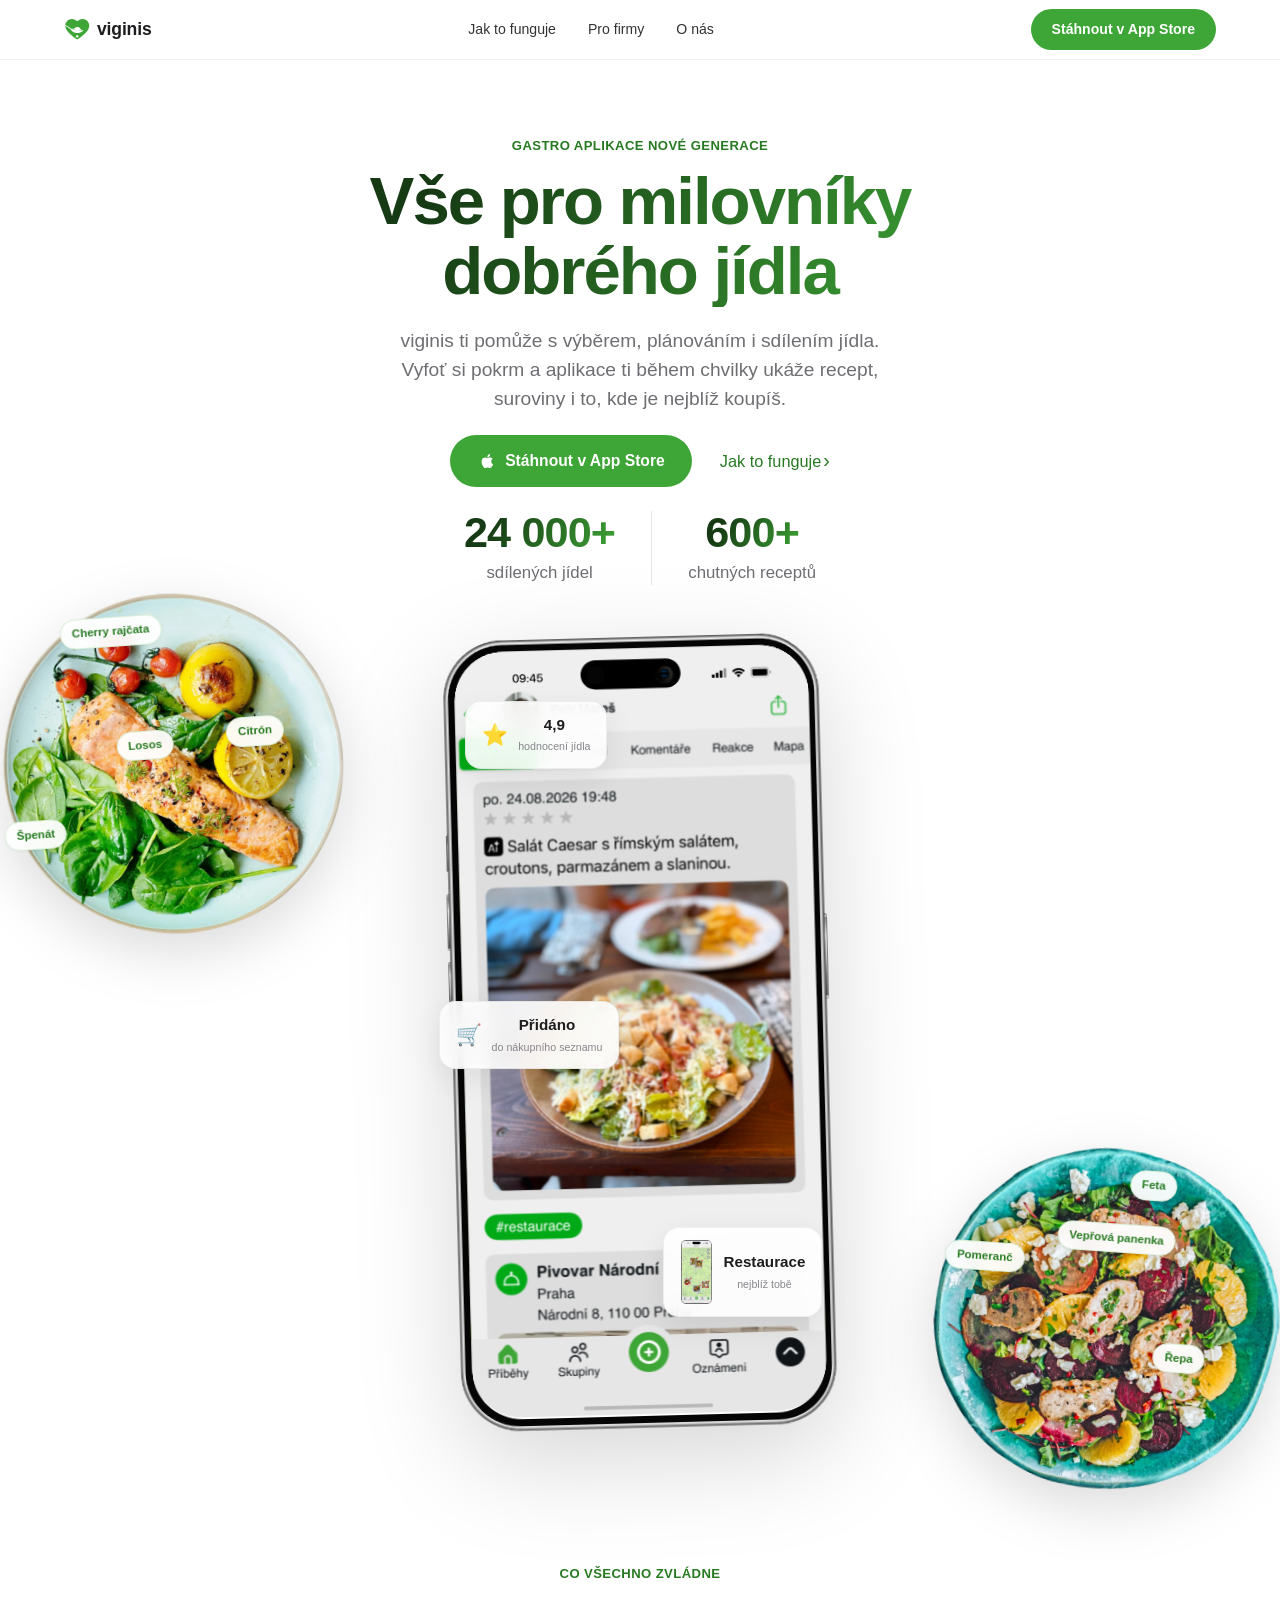
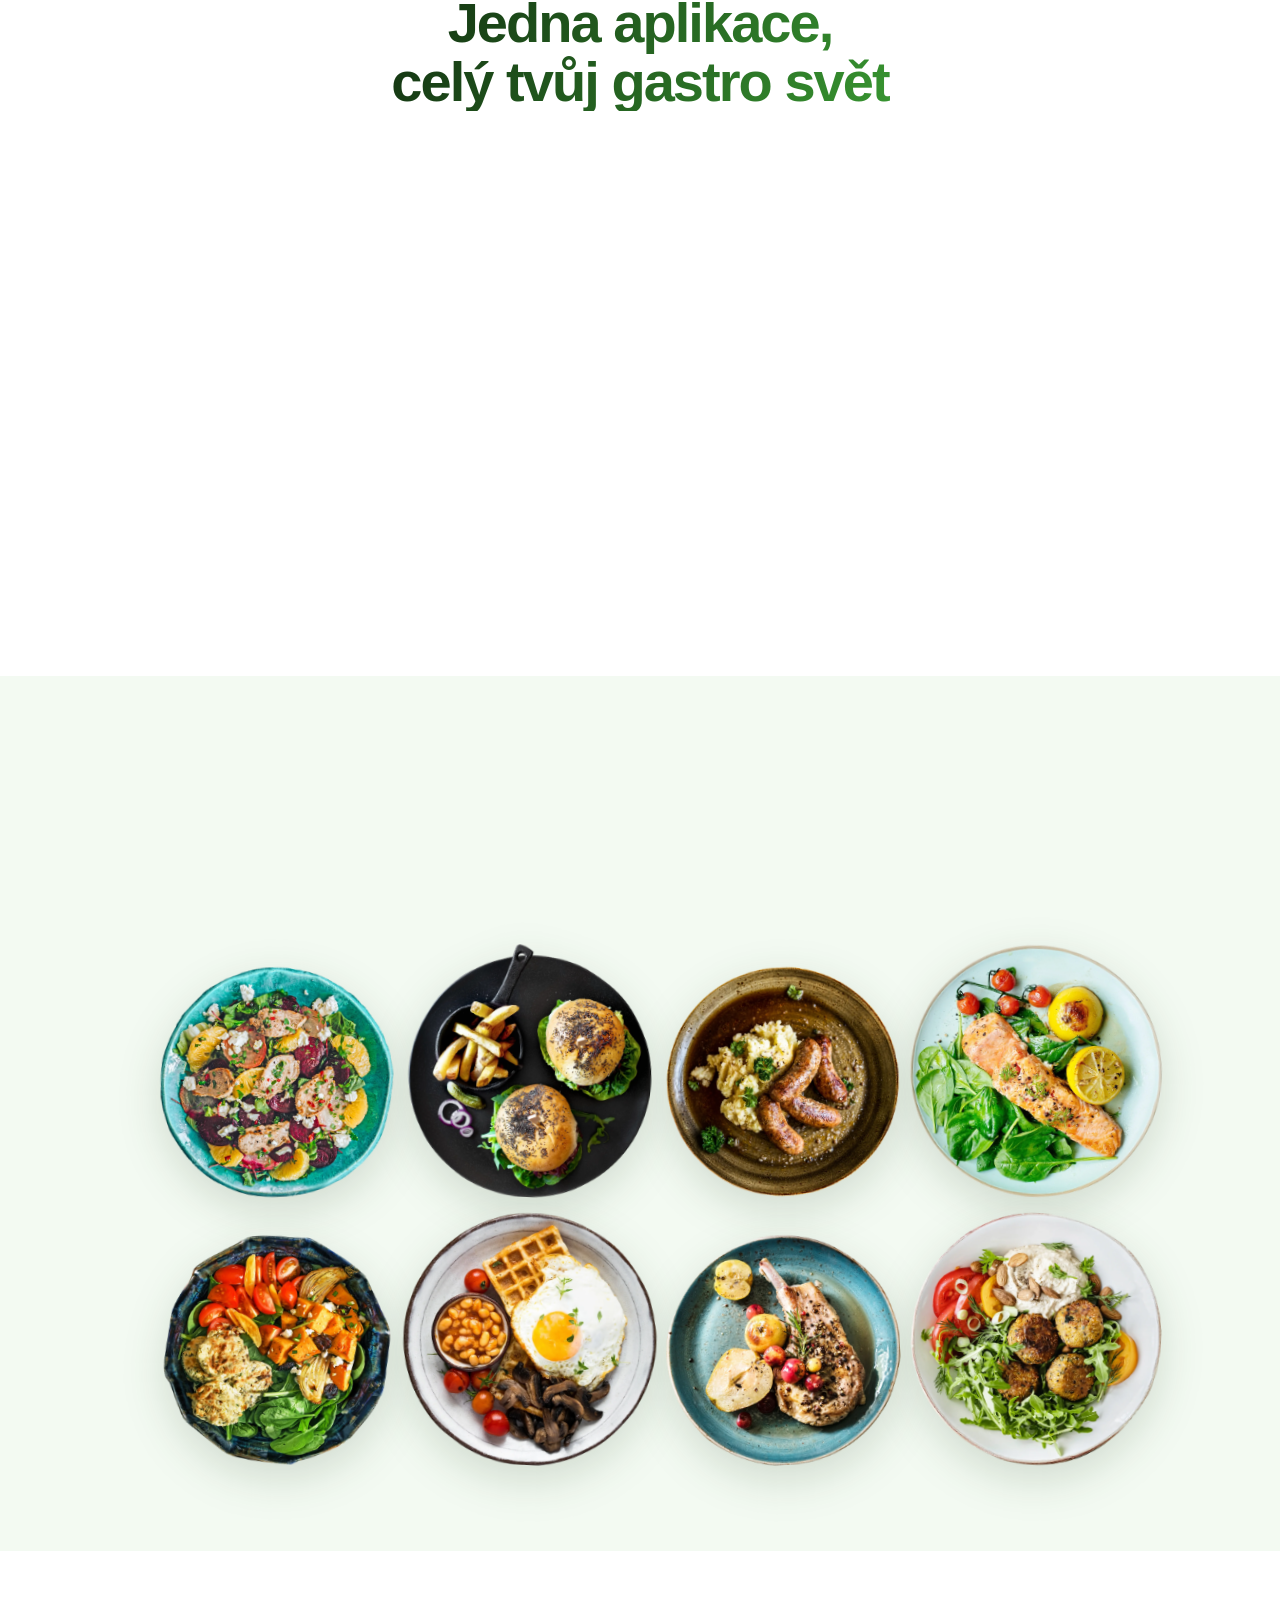
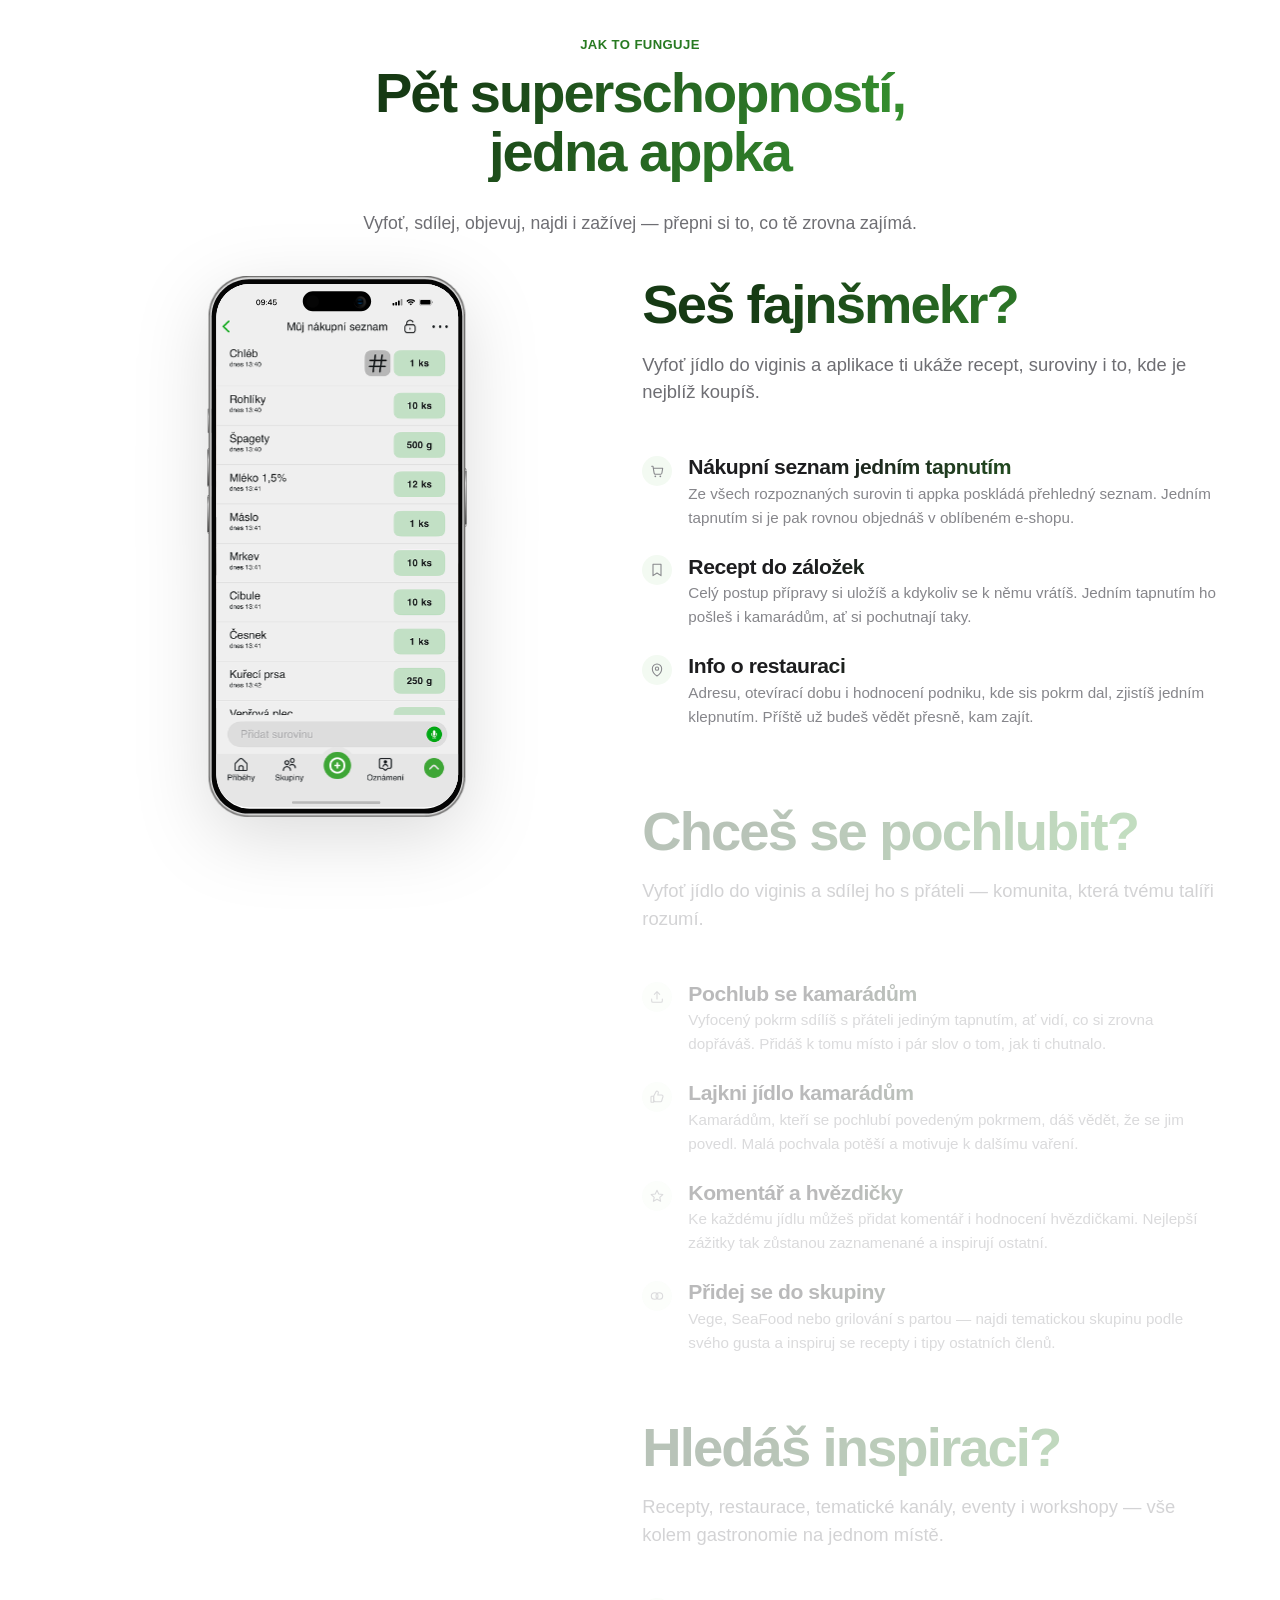
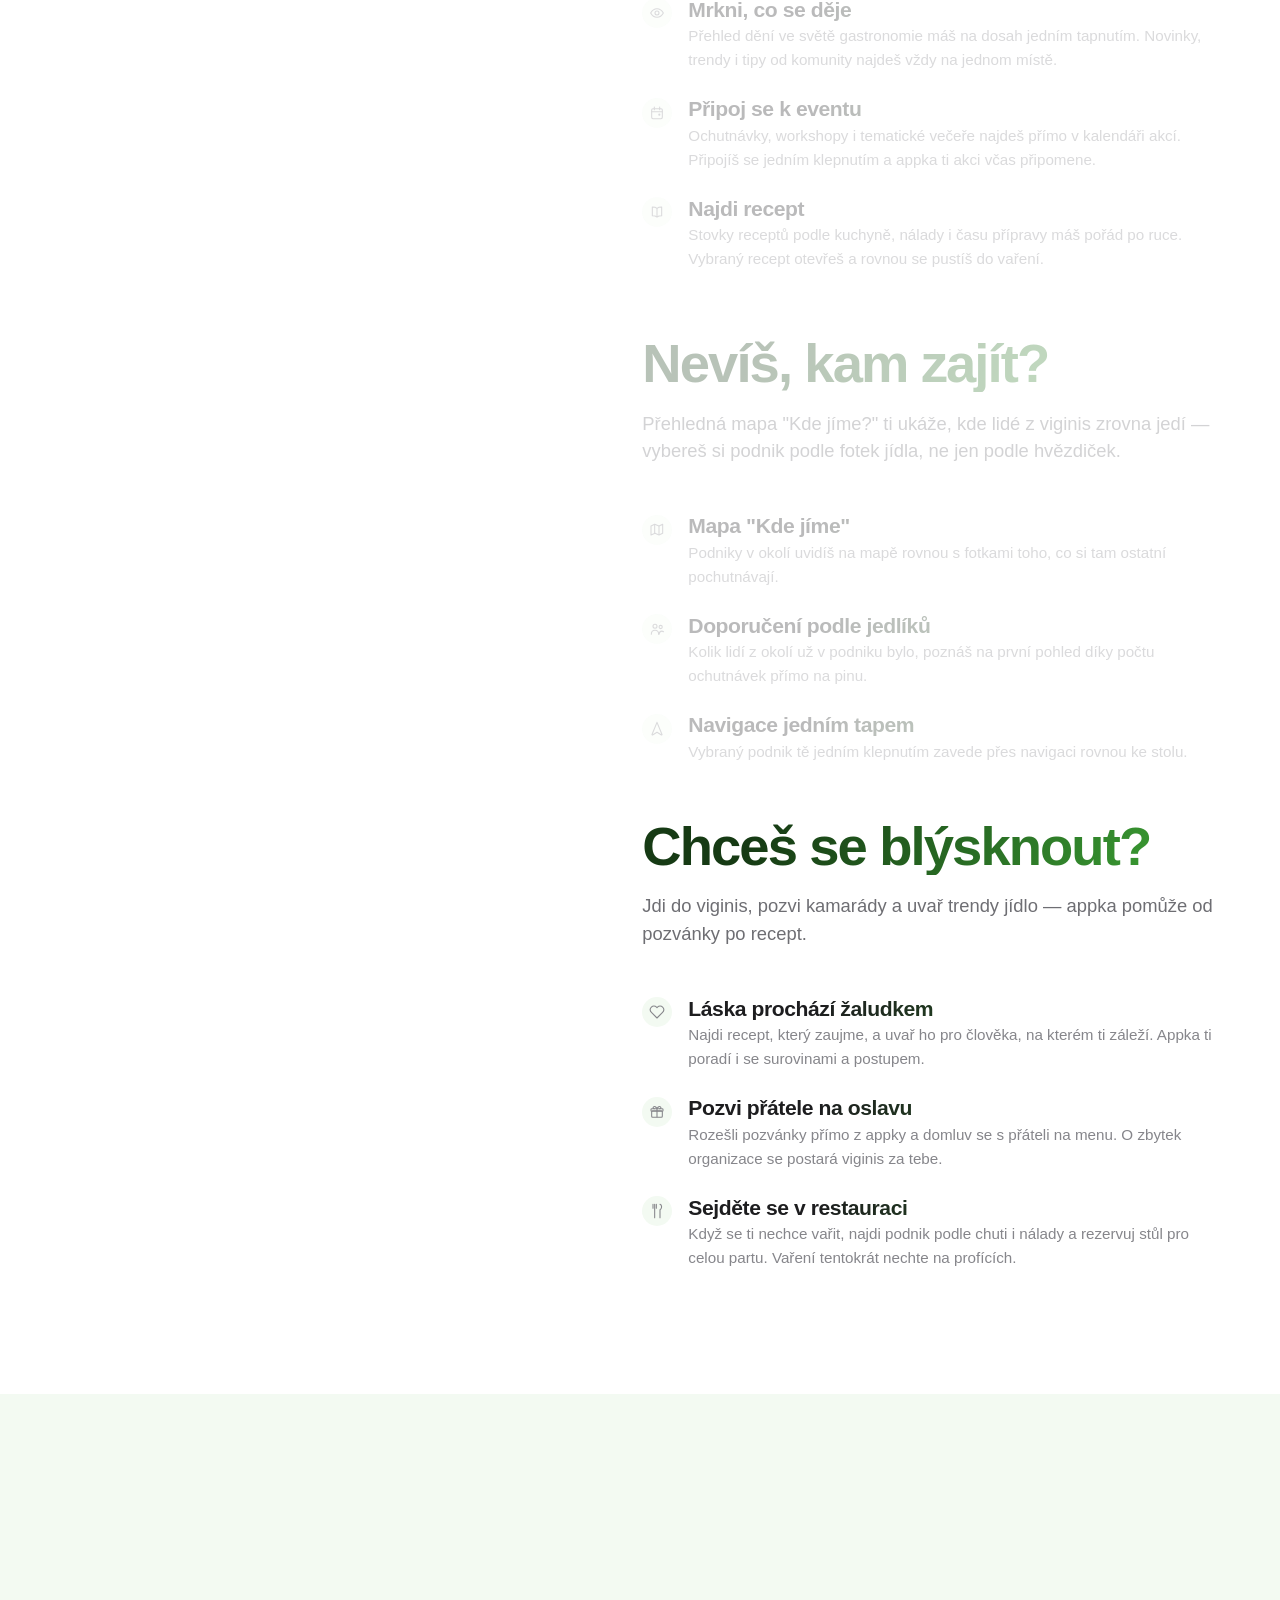
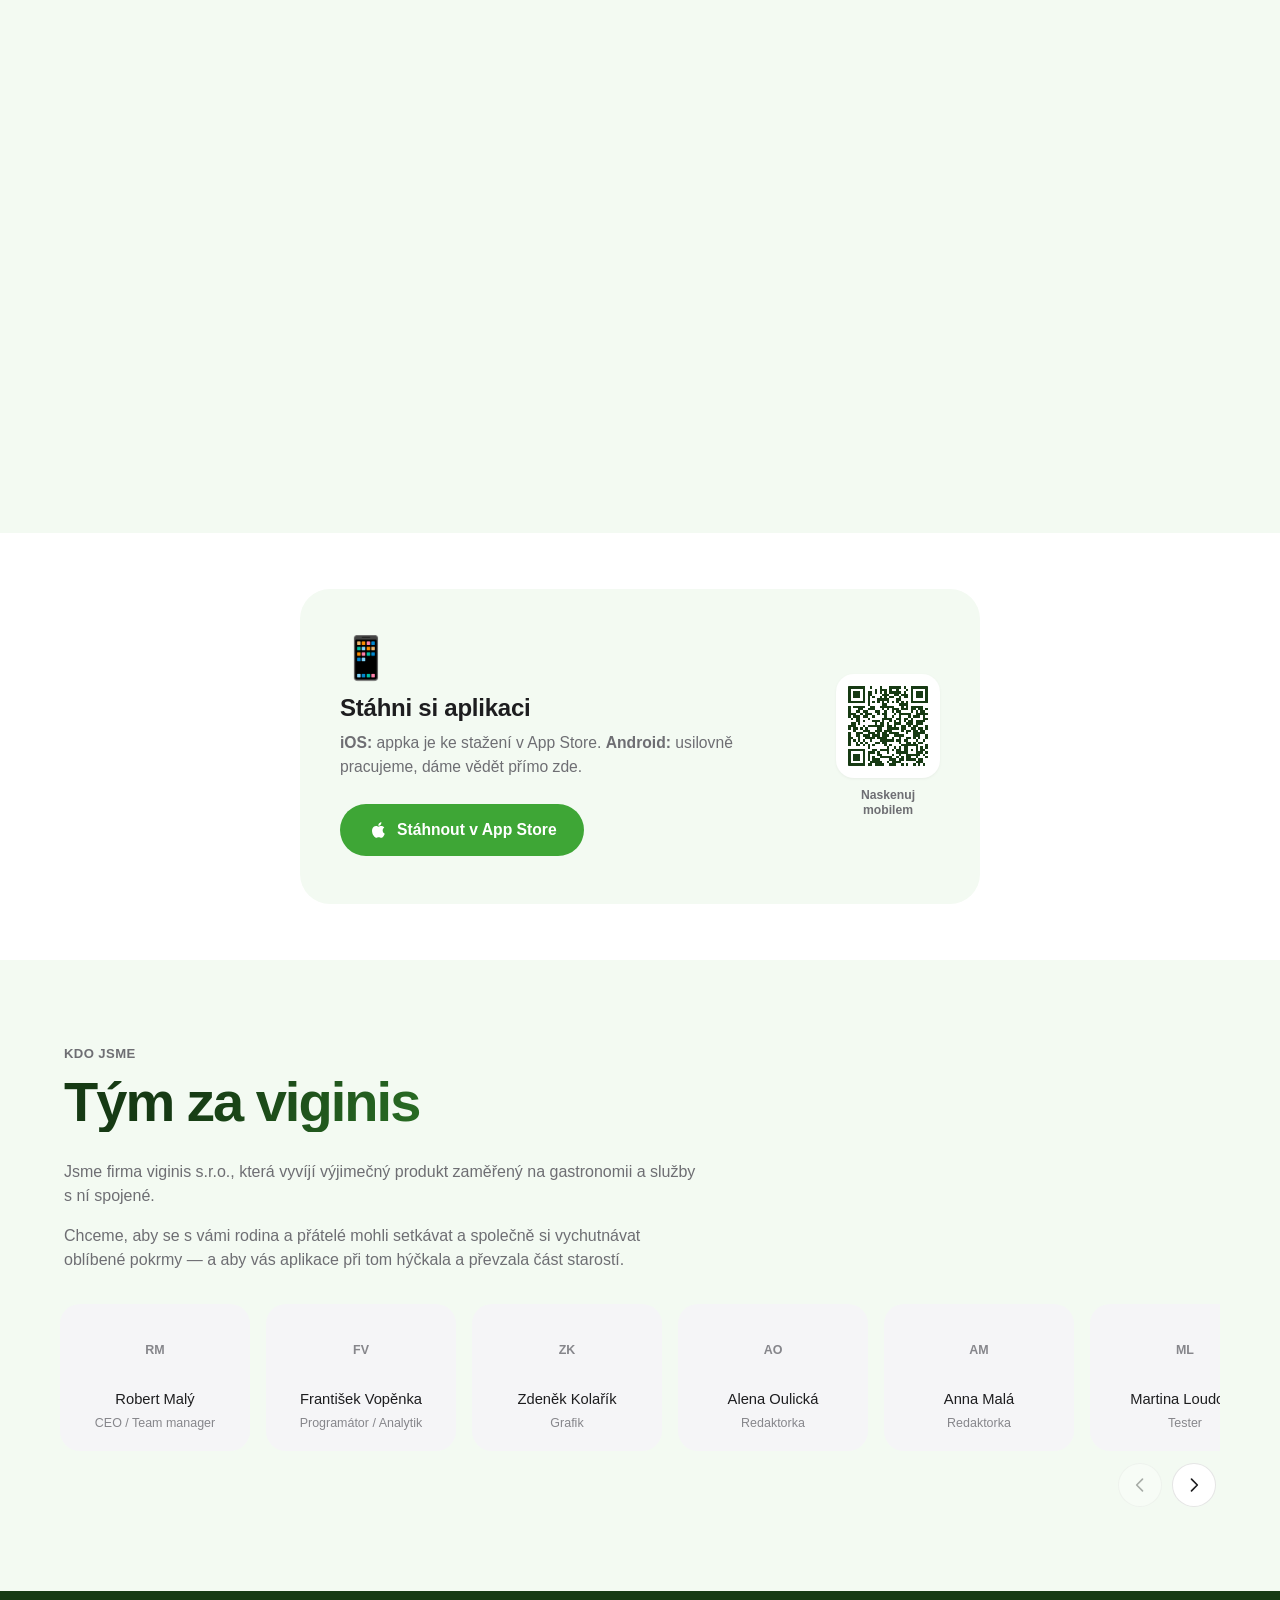
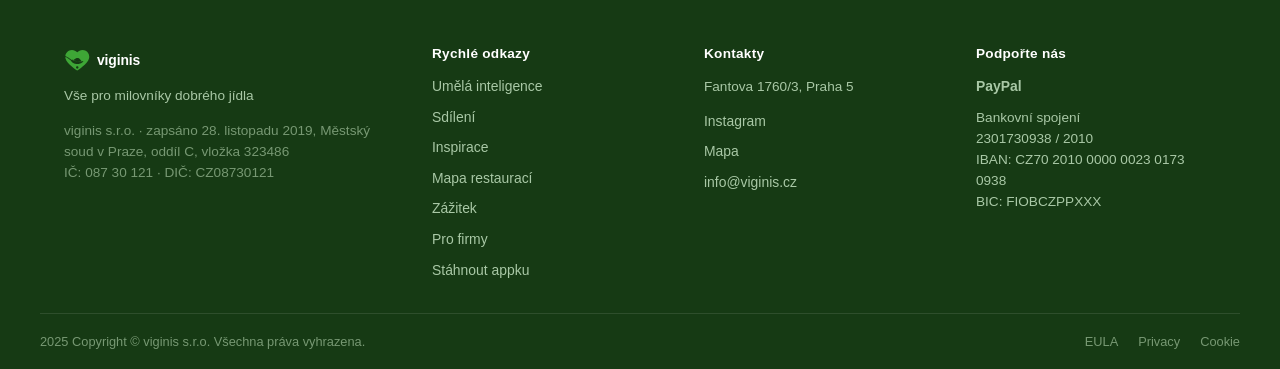
==== commit f84b4d7f: "Update hero float-card copy, remove the "12k+" card - Rating card: "4.9 hodnocení jídelníčků" -> "4," ====
--- a/index.html
+++ b/index.html
@@ -23,7 +23,7 @@
 <link rel="icon" type="image/svg+xml" href="assets/img/logo-icon.svg">
 <link rel="apple-touch-icon" href="assets/img/apple-touch-icon.png">
 <meta name="theme-color" content="#3EA636">
-<link rel="stylesheet" href="assets/css/style.css?v=52">
+<link rel="stylesheet" href="assets/css/style.css?v=53">
 </head>
 <body>
 
@@ -97,7 +97,7 @@
           <img class="phone-shot phone-shot--hero" src="assets/img/screen-ai.svg?v=1" alt="Ukázka obrazovky aplikace viginis se sdíleným jídelníčkem a AI rozpoznáním jídla">
           <div class="float-card float-card--top">
             <span class="float-icon">⭐</span>
-            <div><strong>4.9</strong><small>hodnocení jídelníčků</small></div>
+            <div><strong>4,9</strong><small>hodnocení jídla</small></div>
           </div>
           <div class="float-card float-card--bottom">
             <img class="float-thumb" src="assets/img/screen-mapa.svg?v=1" alt="">
@@ -105,11 +105,7 @@
           </div>
           <div class="float-card float-card--left">
             <span class="float-icon">🛒</span>
-            <div><strong>Nákup hotov</strong><small>jedním tapnutím</small></div>
-          </div>
-          <div class="float-card float-card--right">
-            <span class="float-icon">❤️</span>
-            <div><strong>12k+</strong><small>aktivních jedlíků</small></div>
+            <div><strong>Přidáno</strong><small>do nákupního seznamu</small></div>
           </div>
         </div>
         <div class="hero-food hero-food--br ai-tag-visual">
--- a/assets/css/style.css
+++ b/assets/css/style.css
@@ -288,7 +288,6 @@
 .float-card--top{ top: 8%; left: 4%; animation: floaty 5s ease-in-out infinite; }
 .float-card--bottom{ bottom: 14%; right: 2%; animation: floaty 6s ease-in-out infinite reverse; }
 .float-card--left{ top: 46%; left: -3%; animation: floaty 5.5s ease-in-out infinite reverse; }
-.float-card--right{ top: 22%; right: -2%; animation: floaty 6.5s ease-in-out infinite; }
 @keyframes floaty{ 0%,100%{ transform: translateY(0); } 50%{ transform: translateY(-10px); } }
 
 /* ---------- sections generic ---------- */
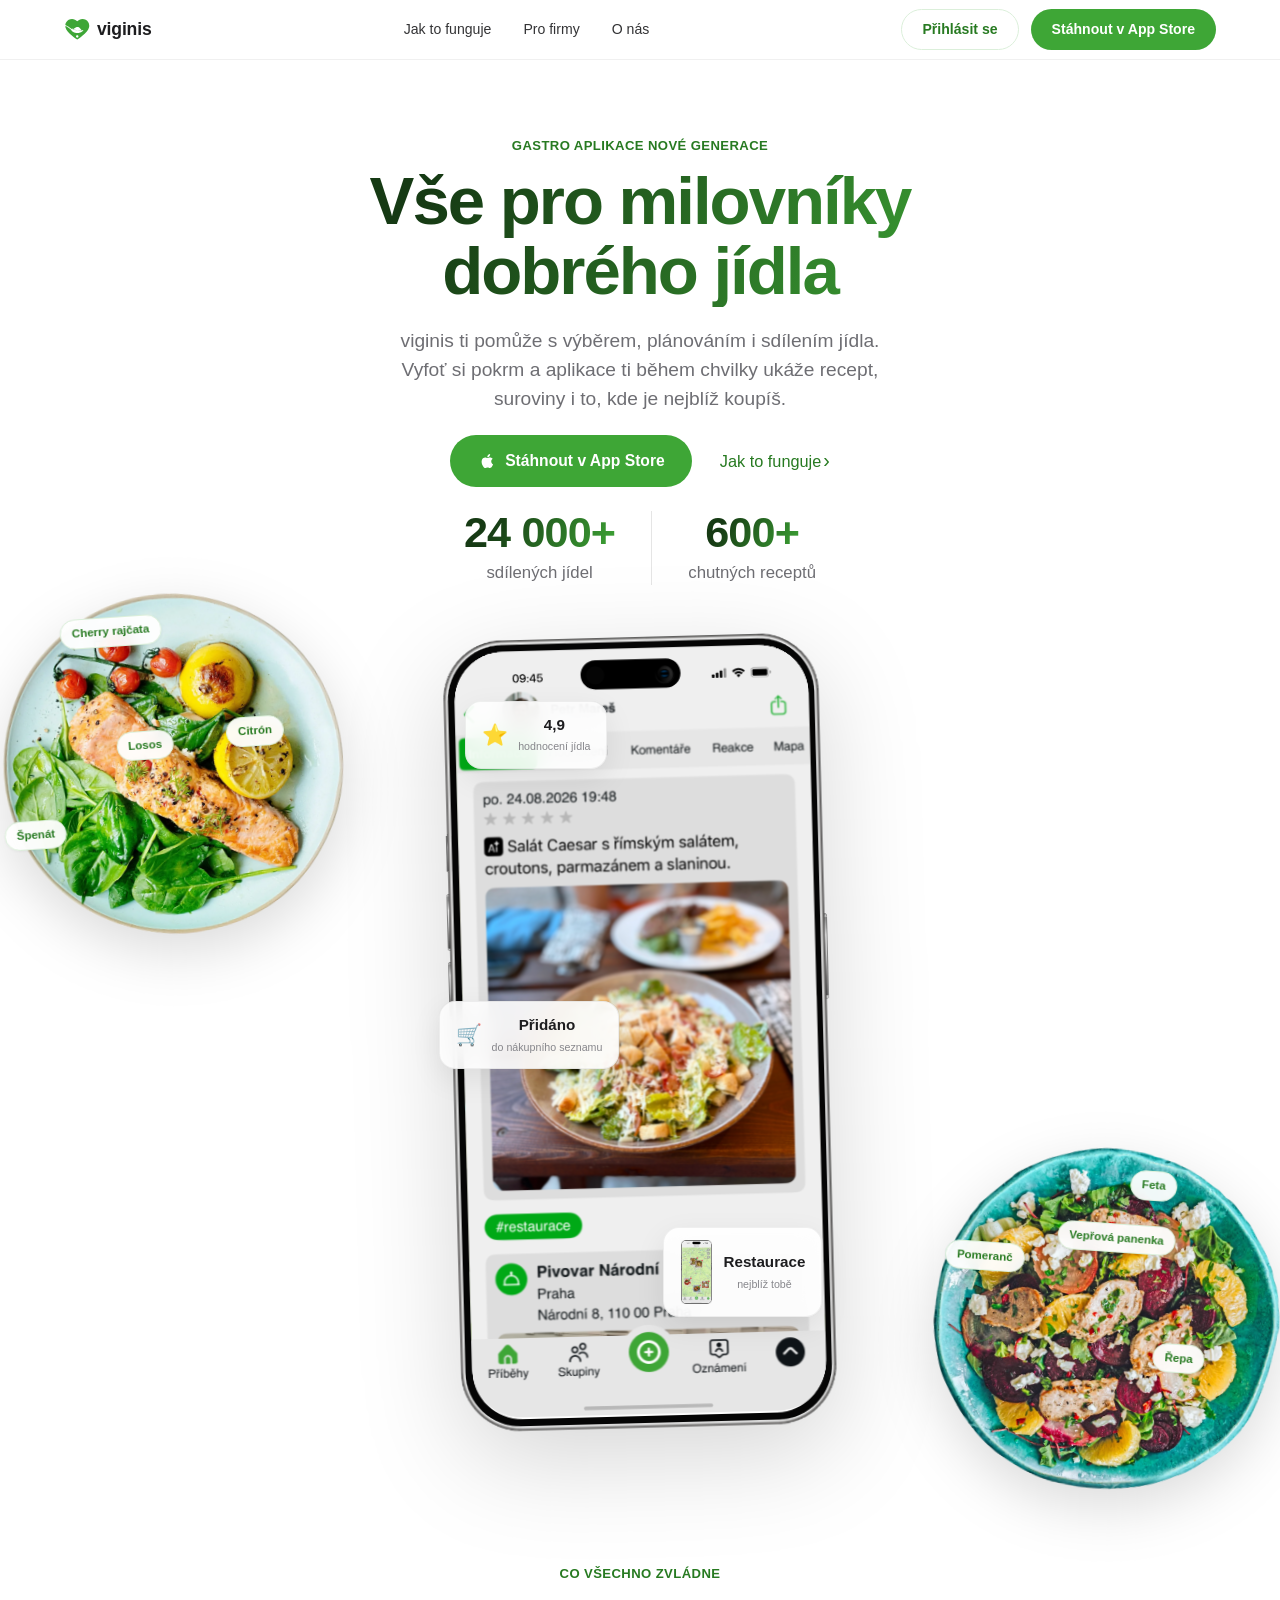
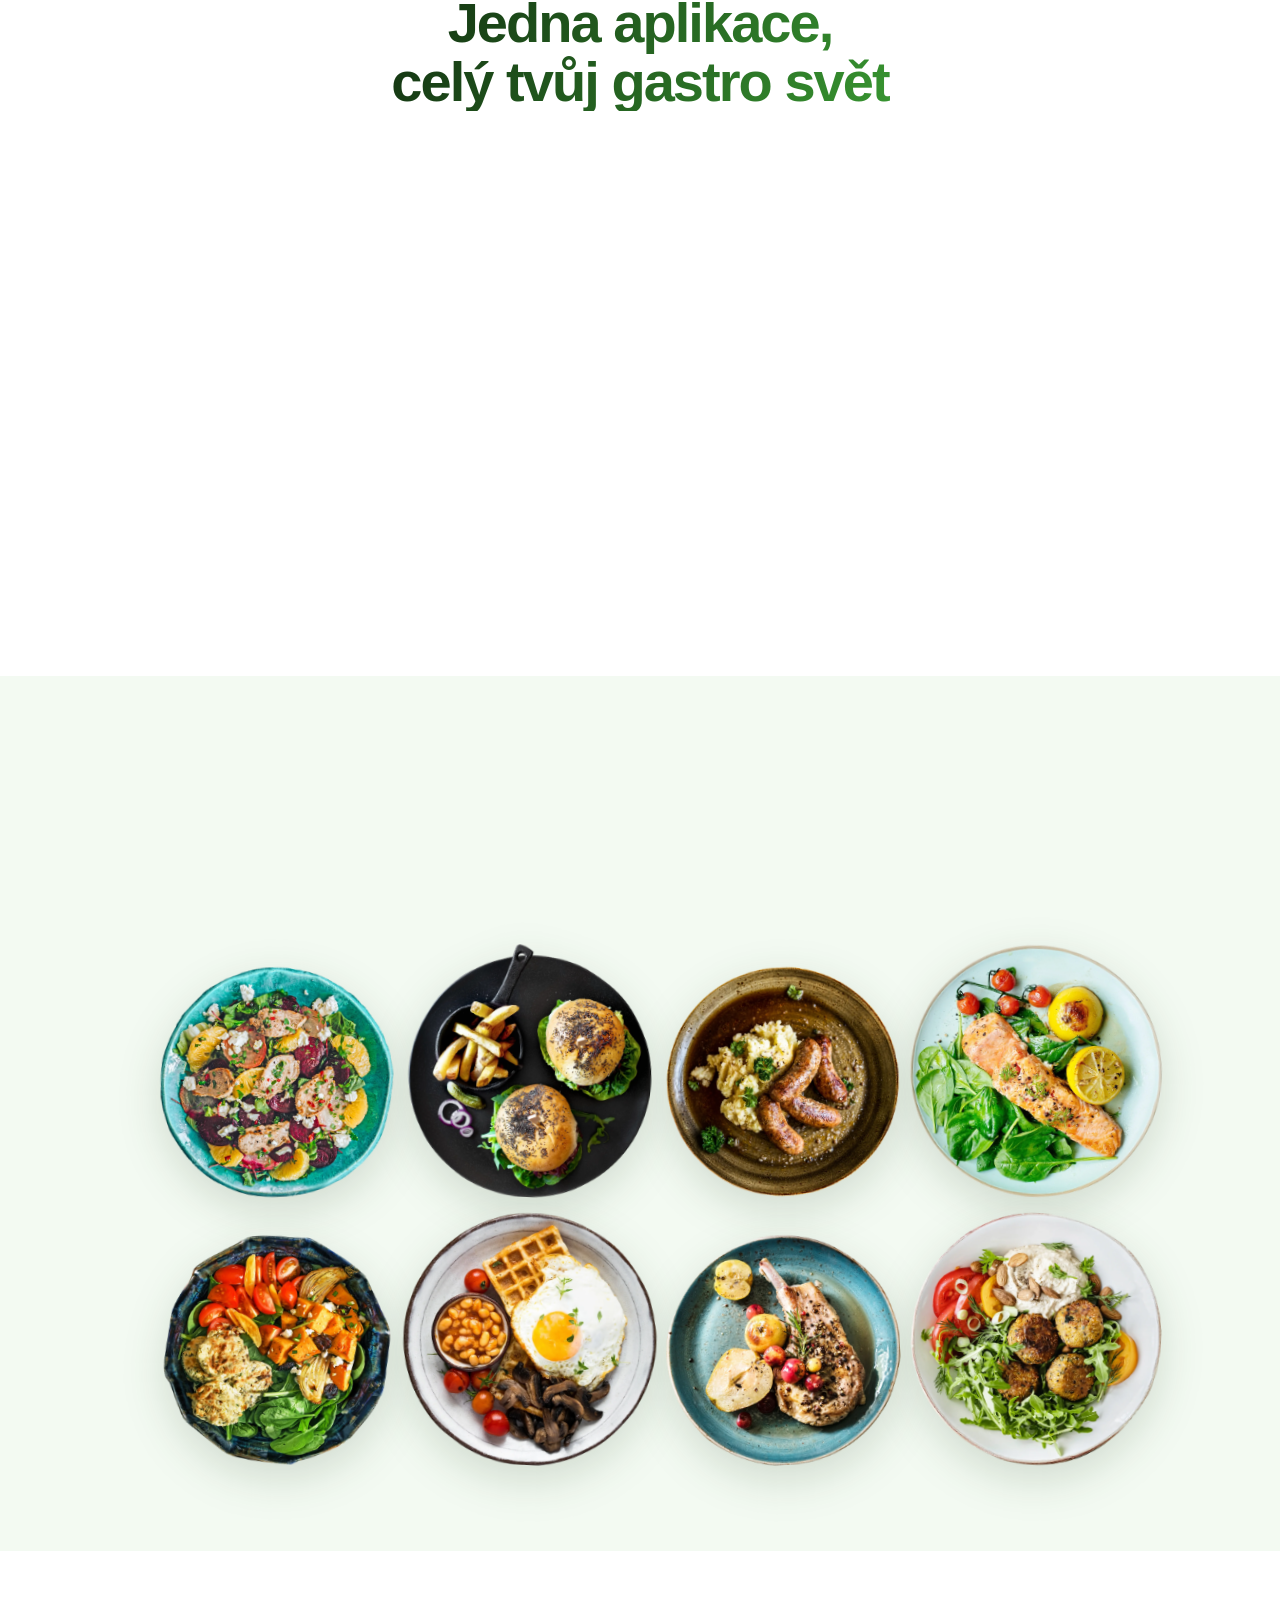
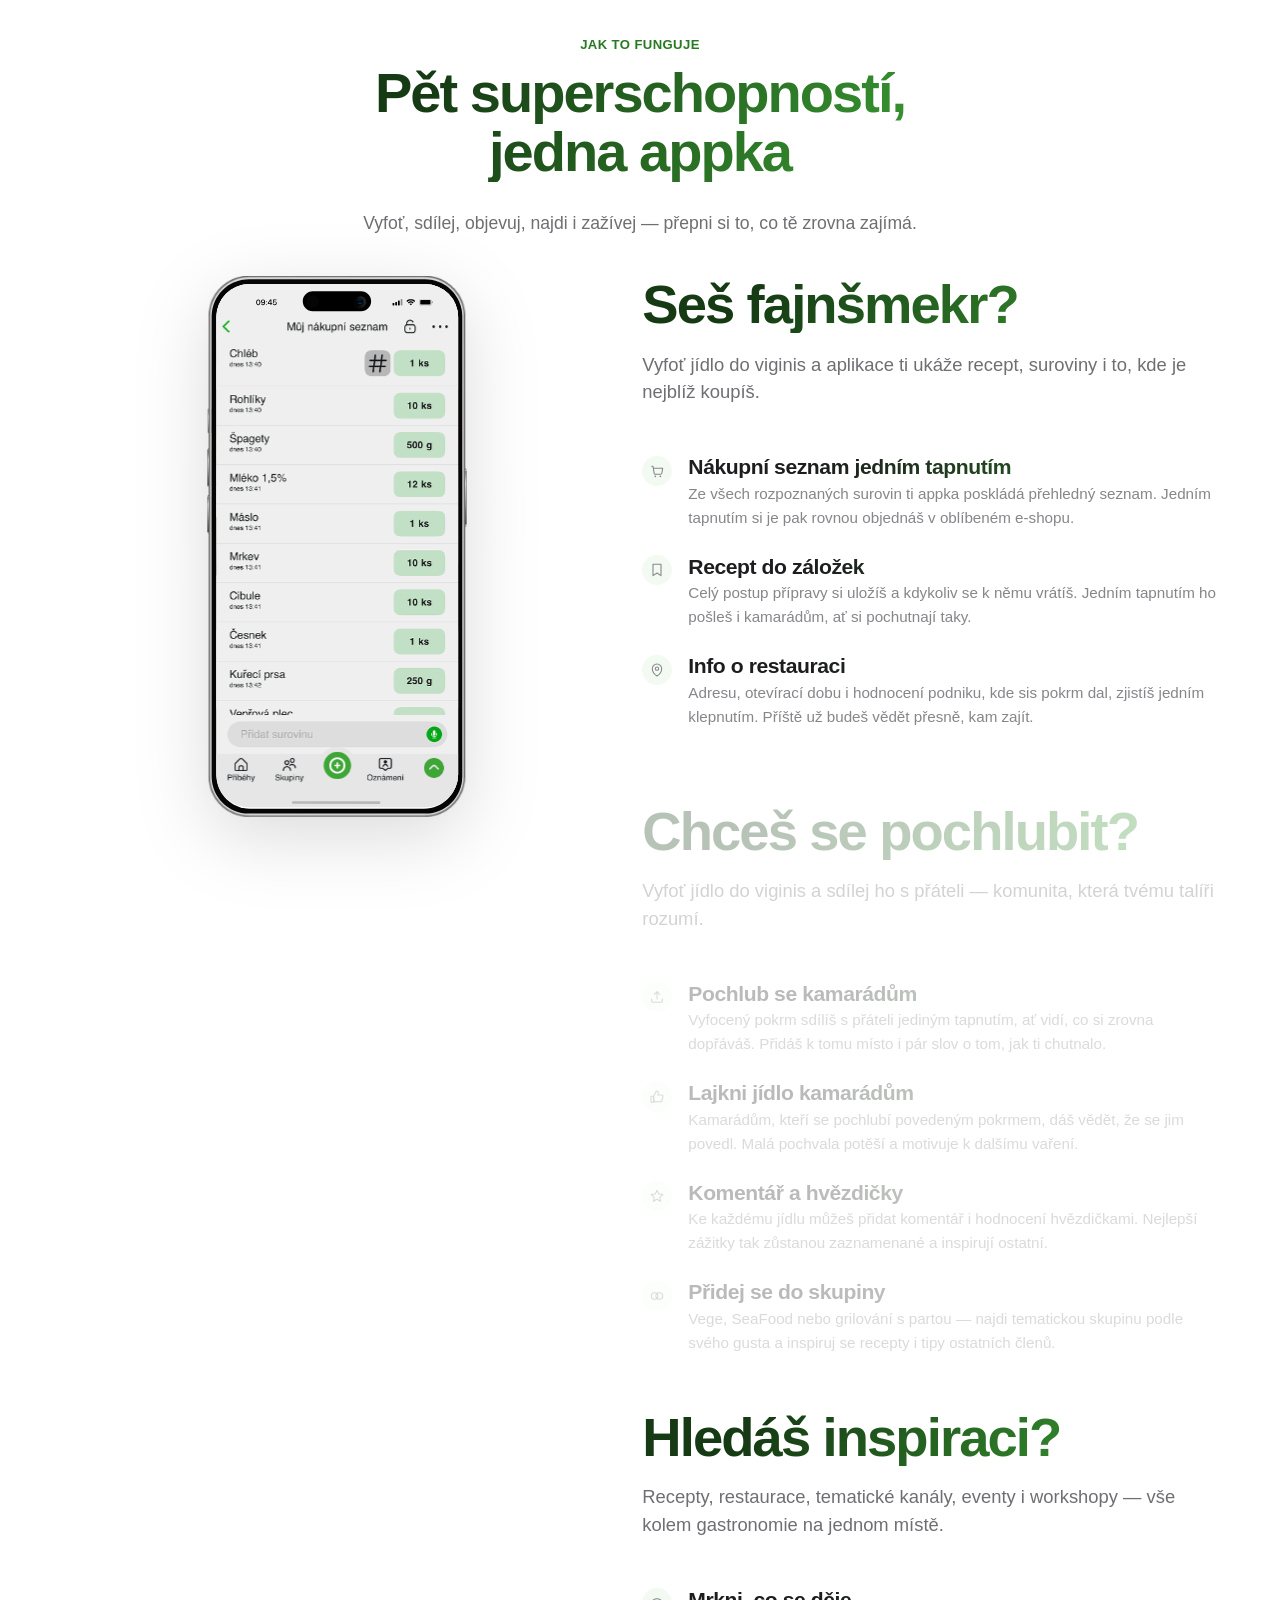
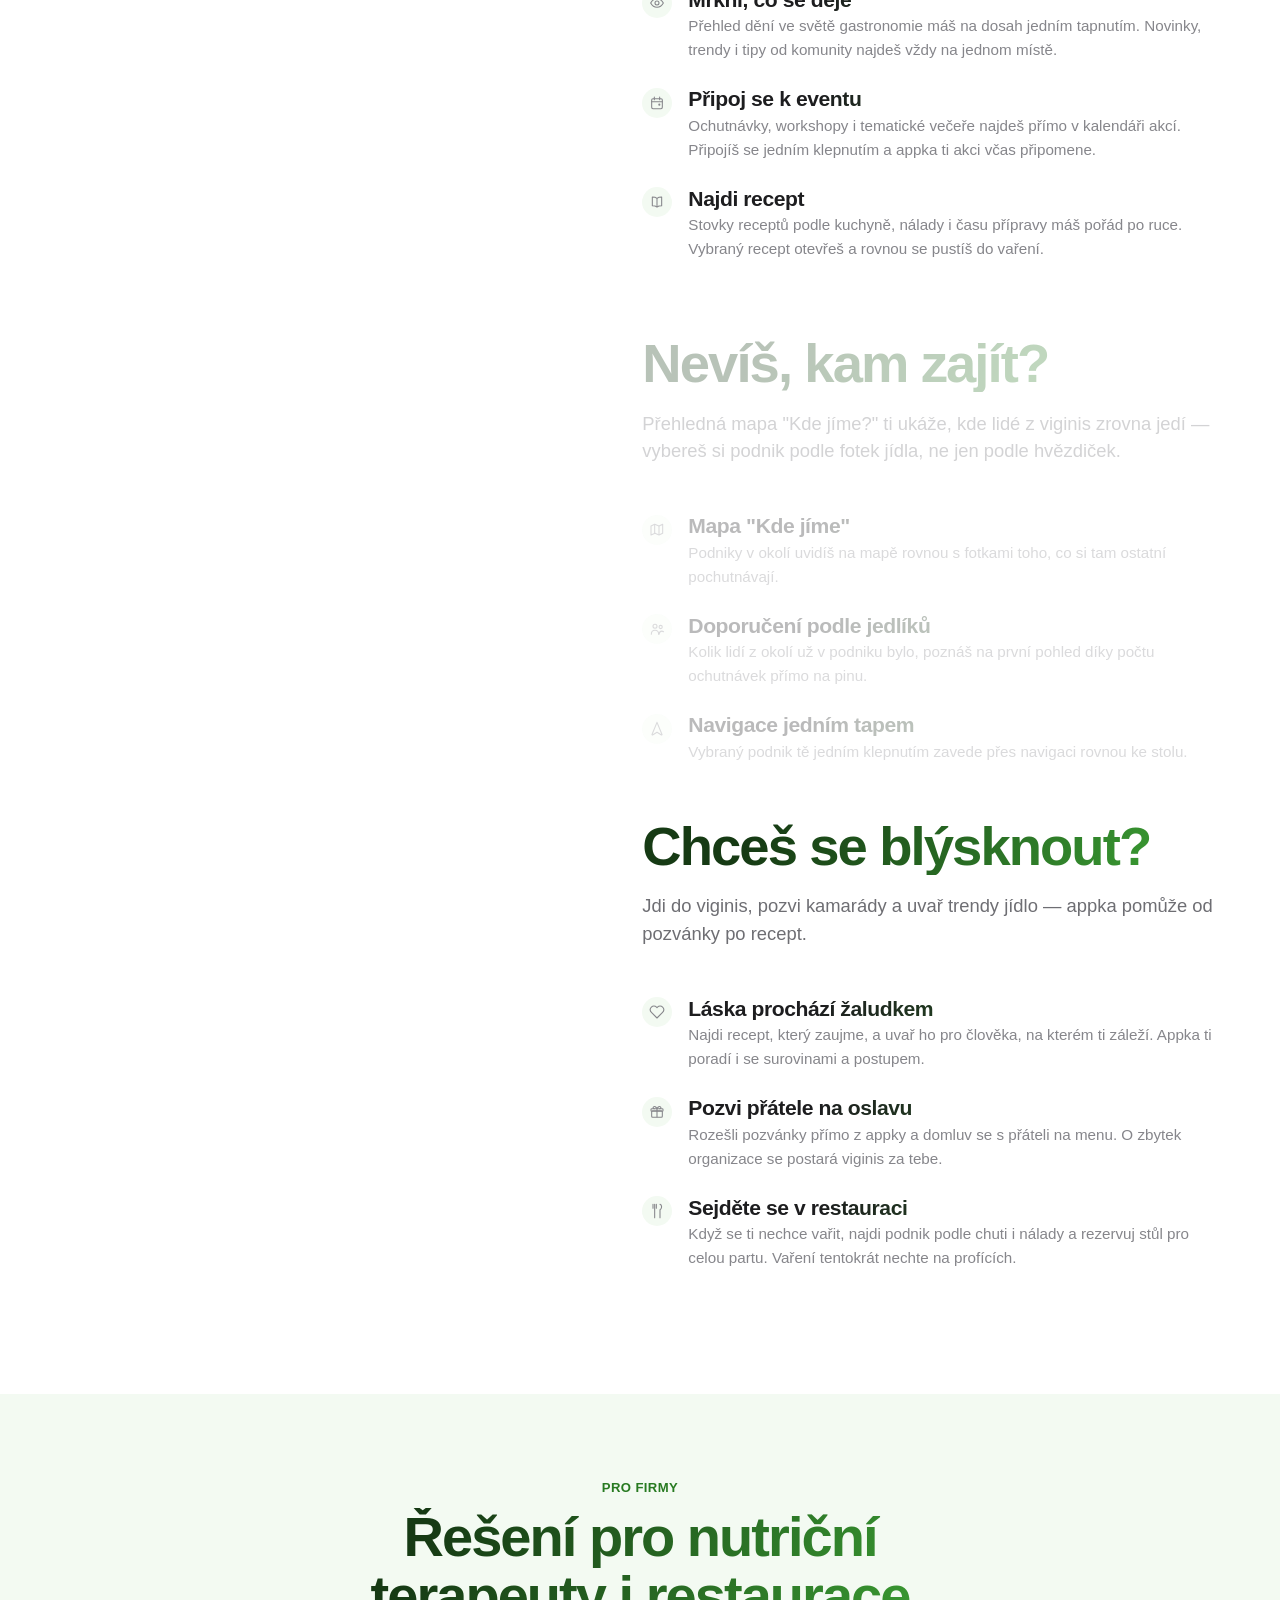
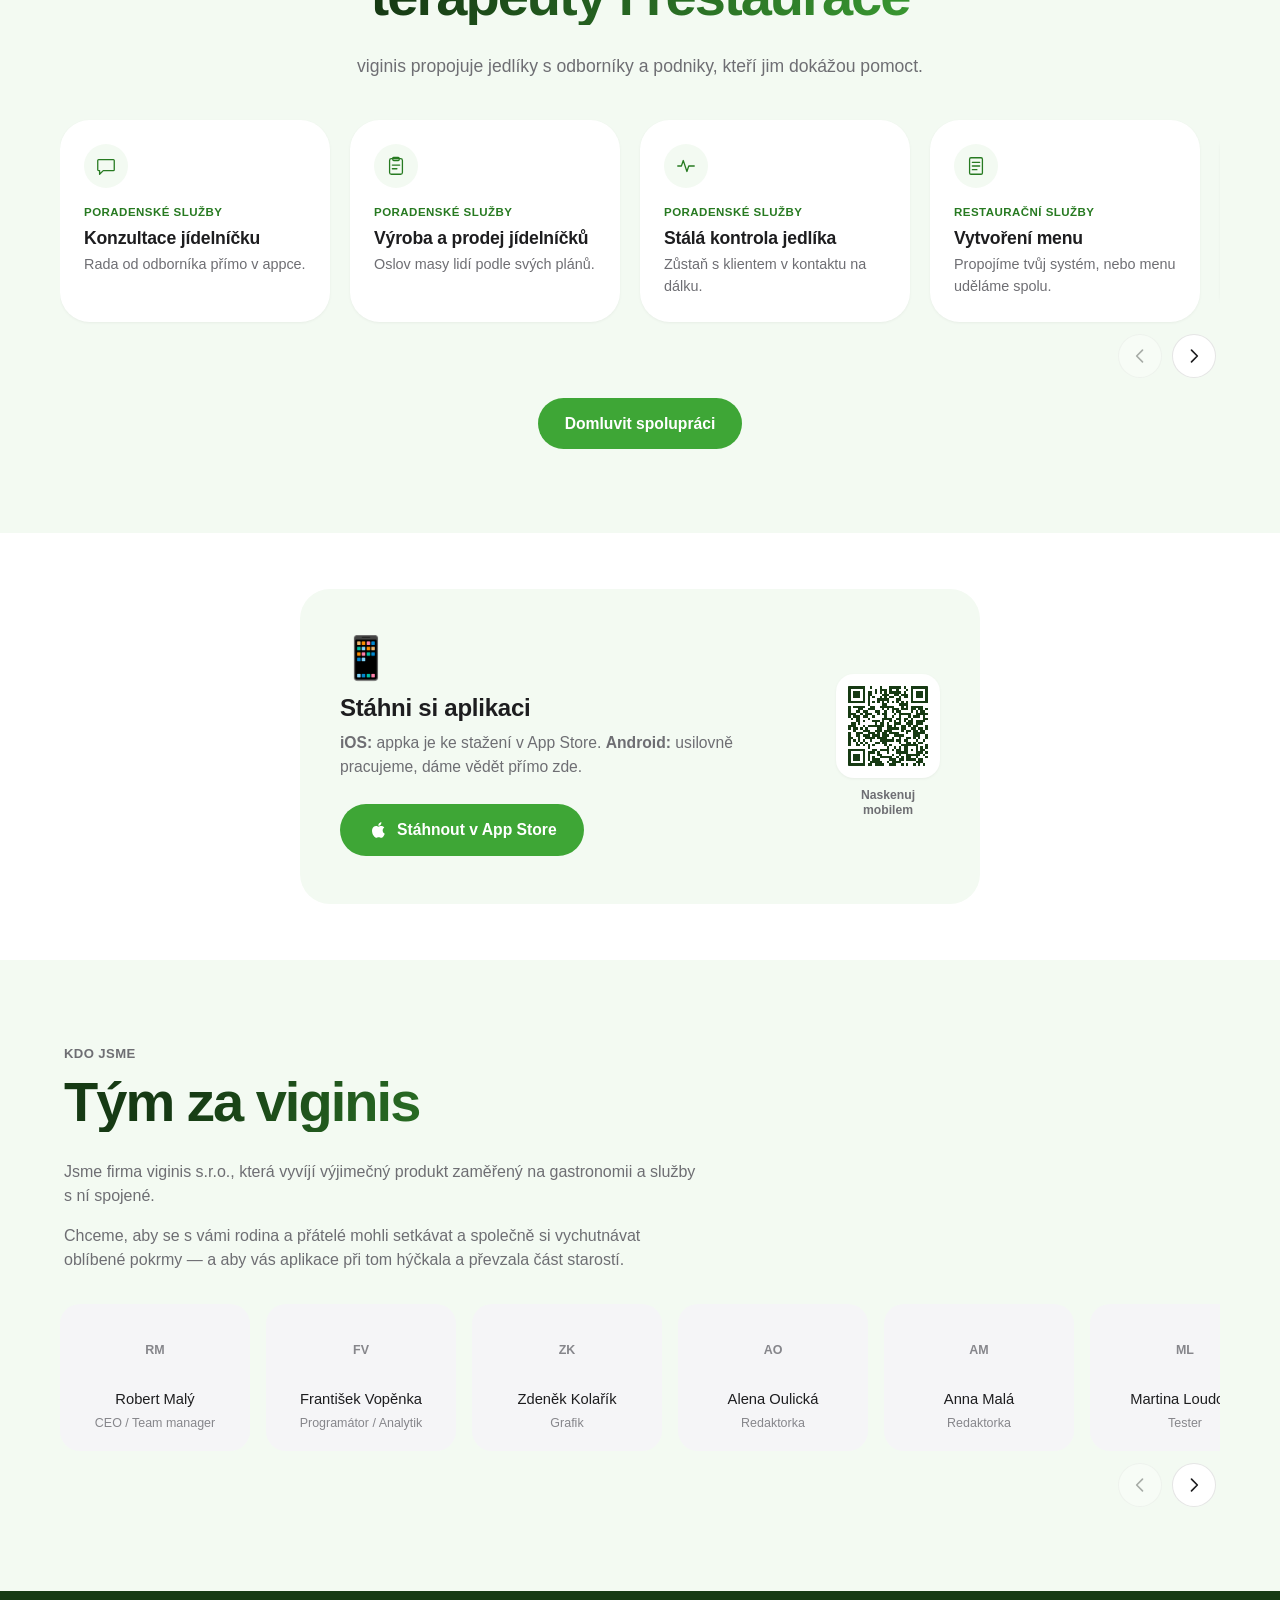
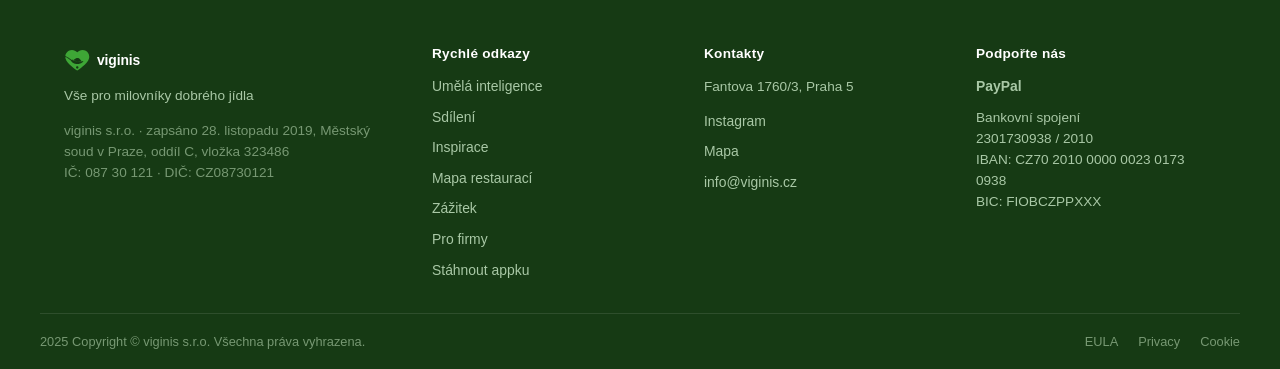
==== commit 6f23e205: "Add demo web-app prototype and a login button on the marketing site New /app/ subfolder: a self-cont" ====
--- a/index.html
+++ b/index.html
@@ -23,7 +23,7 @@
 <link rel="icon" type="image/svg+xml" href="assets/img/logo-icon.svg">
 <link rel="apple-touch-icon" href="assets/img/apple-touch-icon.png">
 <meta name="theme-color" content="#3EA636">
-<link rel="stylesheet" href="assets/css/style.css?v=53">
+<link rel="stylesheet" href="assets/css/style.css?v=54">
 </head>
 <body>
 
@@ -48,6 +48,7 @@
     </nav>
 
     <div class="header-actions">
+      <a href="app/" class="btn btn-secondary btn-sm">Přihlásit se</a>
       <a href="https://apps.apple.com/cz/app/viginis/id1537165509" target="_blank" rel="noopener" class="btn btn-primary btn-sm">Stáhnout v App Store</a>
       <button class="nav-toggle" id="navToggle" aria-label="Otevřít menu" aria-expanded="false" aria-controls="mainNav">
         <span></span><span></span><span></span>
--- a/assets/css/style.css
+++ b/assets/css/style.css
@@ -143,6 +143,13 @@
   to{ left: 130%; }
 }
 .btn-sm{ padding: 9px 20px; font-size: .88rem; }
+
+.btn-secondary{
+  background: transparent;
+  color: var(--brand-700);
+  border-color: var(--brand-light);
+}
+.btn-secondary:hover{ background: var(--brand-tint); border-color: var(--brand); }
 
 .btn-link{
   display: inline-flex;
@@ -861,7 +868,7 @@
   .nav-toggle[aria-expanded="true"] span:nth-child(1){ transform: translateY(6.5px) rotate(45deg); }
   .nav-toggle[aria-expanded="true"] span:nth-child(2){ opacity: 0; }
   .nav-toggle[aria-expanded="true"] span:nth-child(3){ transform: translateY(-6.5px) rotate(-45deg); }
-  .header-actions .btn-sm{ display: none; }
+  .header-actions .btn-primary.btn-sm{ display: none; }
 
   .section{ padding: 60px 0; }
   .hero{ padding: 60px 0 40px; }
